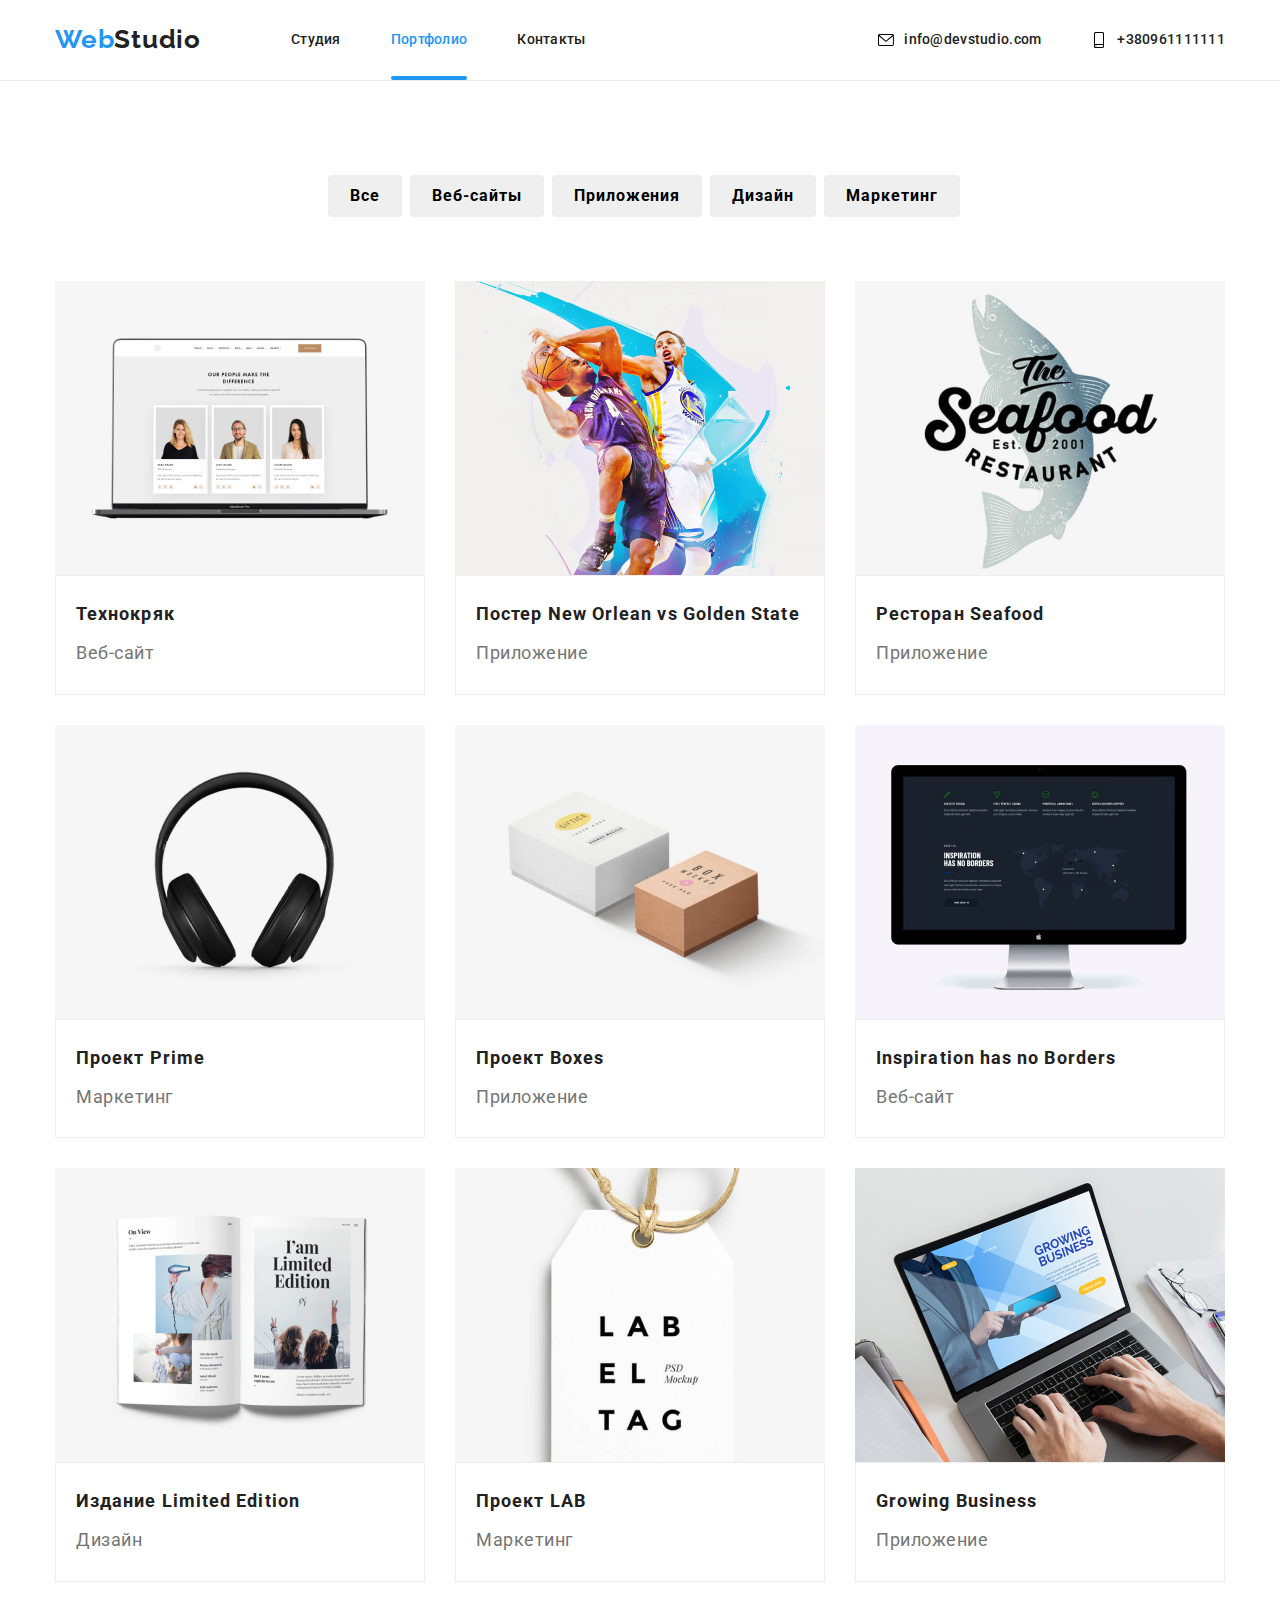
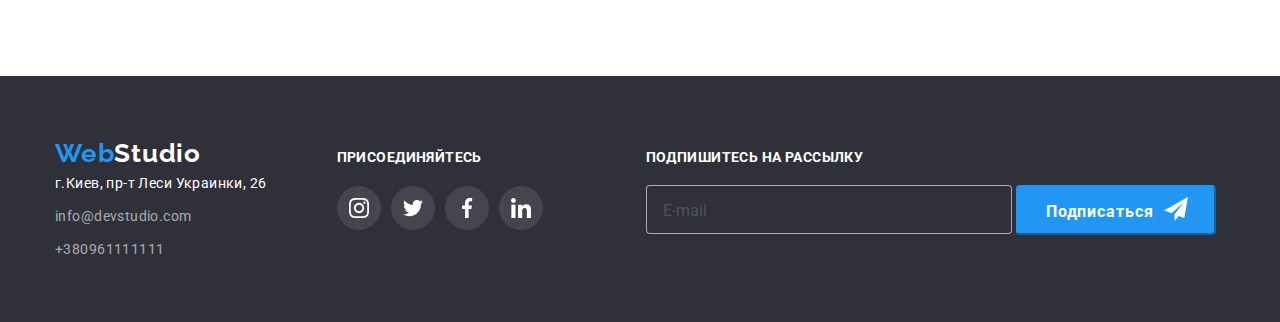
==== portfolio.html @ 8c845bf1 "goit-markup-hw-08" ====
<!DOCTYPE html>
<html lang="ru">
    <head>
        <meta charset="UTF-8" />
        <meta name="viewpoint" content="width=device-width, initial-scale=1.0" />
        <title> Document </title>
        <link rel="preconnect" href="https://fonts.gstatic.com">
        <link href="https://fonts.googleapis.com/css2?family=Raleway:wght@700&family=Roboto:wght@400;500;700;900&display=swap" rel="stylesheet">
        <link rel="stylesheet" href="https://cdnjs.cloudflare.com/ajax/libs/modern-normalize/0.2.0/modern-normalize.min.css" />
        <link rel="stylesheet" href="./css/style.css" />
    </head>
    <body>
        <!-- Шапка сайта -->
        <header class="header">
            <div class="container header__container">
                <nav class="navigation">
                    <a class="link logo header__logo" href="./index.html"><span class="logo__1">Web</span><span class="logo__2">Studio</span>
                    </a>
                    <ul class="list menu link__header">
                        <li><a class="link contacts__link" href="./index.html">Студия</a></li>
                        <li class="menu__link"><a href="./portfolio.html" class="link__current">Портфолио</a></li>
                        <li class="menu__link"><a class="link contacts__link" href="#contacts">Контакты</a></li>
                    </ul>
                </nav> 
                <ul class="list menu">
                    <li class=""><a class="link contacts__link" href="mailto:info@devstudio.com">
                        <svg class="icon">
                            <use href="./img/icons/sprite.svg#icon-envelope"></use>
                        </svg>
                        info@devstudio.com</a></li>
                    <li class="menu__link"><a class="link contacts__link" href="tel:+380961111111">
                        <svg class="icon">
                            <use href="./img/icons/sprite.svg#icon-smartphone"></use>
                        </svg>
                        +380961111111</a></li>
                </ul> 
            </div> 
        </header>
        <main>
            <!-- Портфолио -->
            <section class="portfolio">
                <h1 class="visually-hidden">Портфолио</h1>
                <div class="container">
                    <ul class="list grid">
                        <li class="grid-item">
                            <button class="button pointer" type="button">Все</button>
                        </li>
                        <li class="grid-item">
                            <button class="button pointer" type="button">Веб-сайты</button>
                        </li>
                        <li class="grid-item">
                            <button class="button pointer" type="button">Приложения</button>
                        </li>
                        <li class="grid-item">
                            <button class="button pointer" type="button">Дизайн</button>
                        </li>
                        <li class="grid-item">
                            <button class="button pointer" type="button">Маркетинг</button>
                        </li>
                    </ul>
                    <h2 class="visually-hidden">Продукты нашей компании</h2>
                    <ul class="list card">
                        <li class="item">
                            <a href="" class="card__link">
                                <div class="portfolio__card">
                                    <img src="./img/img8.jpg" width="370" height="294" alt="Технокряк">
                                    <div class="portfolio__background">
                                        <h3 class="visually-hidden">portfolio__background</h3>
                                        <p class="portfolio__description">
                                            Технокряк - это современная площадка распространения коронавируса. Компании используют эту платформу для цифрового шпионажа и атак на защищенные сервера конкурентов.
                                        </p>
                                    </div>
                                </div>
                                <div class="card__content">
                                    <h3 class="portfolio__tittle">Технокряк</h3>
                                    <p class="portfolio__prodacts">Веб-сайт</p>
                                </div>
                            </a>
                        </li>

                        <li class="item">
                            <a href="" class="card__link">
                                <div class="portfolio__card">
                                    <img src="./img/img9.jpg" width="370" height="294" alt="Постер New Orlean vs Golden State">
                                    <div class="portfolio__background">
                                        <h3 class="visually-hidden">portfolio__background</h3>
                                        <p class="portfolio__description"></p>
                                    </div>
                                </div>
                                <div class="card__content">
                                    <h3 class="portfolio__tittle">Постер New Orlean vs Golden State</h3>
                                    <p class="portfolio__prodacts">Приложение</p>
                                </div>
                            </a>
                        </li>

                        <li class="item">
                            <a href="" class="card__link">
                                <div class="portfolio__card">
                                    <img src="./img/img10.jpg" width="370" height="294" alt="Ресторан Seafood">
                                    <div class="portfolio__background">
                                        <h3 class="visually-hidden">portfolio__background</h3>
                                        <p class="portfolio__description"></p>
                                    </div>
                                </div>
                                <div class="card__content">
                                    <h3 class="portfolio__tittle">Ресторан Seafood</h3>
                                    <p class="portfolio__prodacts">Приложение</p>
                                </div>
                            </a>
                        </li>

                        <li class="item">
                            <a href="" class="card__link">
                                <div class="portfolio__card">
                                    <img src="./img/img11.jpg" width="370" height="294" alt="Проект Prime">
                                    <div class="portfolio__background">
                                        <h3 class="visually-hidden">portfolio__background</h3>
                                        <p class="portfolio__description"></p>
                                    </div>
                                </div>
                                <div class="card__content">
                                    <h3 class="portfolio__tittle">Проект Prime</h3>
                                    <p class="portfolio__prodacts">Маркетинг</p>
                                </div>
                            </a>
                        </li>

                        <li class="item">
                            <a href="" class="card__link">
                                <div class="portfolio__card">
                                    <img src="./img/img12.jpg" width="370" height="294" alt="Проект Boxes">
                                    <div class="portfolio__background">
                                        <h3 class="visually-hidden">portfolio__background</h3>
                                        <p class="portfolio__description"></p>
                                    </div>
                                </div>
                                <div class="card__content">
                                    <h3 class="portfolio__tittle">Проект Boxes</h3>
                                    <p class="portfolio__prodacts">Приложение</p>
                                </div>
                            </a>
                        </li>

                        <li class="item">
                            <a href="" class="card__link">
                                <div class="portfolio__card">
                                    <img src="./img/img13.jpg" width="370" height="294" alt="Inspiration has no Borders">
                                    <div class="portfolio__background">
                                        <h3 class="visually-hidden">portfolio__background</h3>
                                        <p class="portfolio__description"></p>
                                    </div>
                                </div>
                                <div class="card__content">
                                    <h3 class="portfolio__tittle">Inspiration has no Borders</h3>
                                    <p class="portfolio__prodacts">Веб-сайт</p>
                                </div>
                            </a>
                        </li>

                        <li class="item">
                            <a href="" class="card__link">
                            <div class="portfolio__card">
                                <img src="./img/img14.jpg" width="370" height="294" alt="Издание Limited Edition">
                                <div class="portfolio__background">
                                    <h3 class="visually-hidden">portfolio__background</h3>
                                    <p class="portfolio__description"></p>
                                </div>
                            </div>
                            <div class="card__content">
                                <h3 class="portfolio__tittle">Издание Limited Edition</h3>
                                <p class="portfolio__prodacts">Дизайн</p>
                            </div>
                        </a>
                        </li>

                        <li class="item">
                            <a href="" class="card__link">
                                <div class="portfolio__card">
                                    <img src="./img/img15.jpg" width="370" height="294" alt="Проект LAB">
                                    <div class="portfolio__background">
                                        <h3 class="visually-hidden">portfolio__background</h3>
                                        <p class="portfolio__description"></p>
                                    </div>
                                </div>
                                <div class="card__content">
                                    <h3 class="portfolio__tittle">Проект LAB</h3>
                                    <p class="portfolio__prodacts">Маркетинг</p>
                                </div>
                            </a>
                        </li>

                        <li class="item">
                            <a href="" class="card__link">
                                <div class="portfolio__card">
                                    <img src="./img/img16.jpg" width="370" height="294" alt="Growing Business">
                                    <div class="portfolio__background">
                                        <h3 class="visually-hidden">portfolio__background</h3>
                                        <p class="portfolio__description"></p>
                                    </div>
                                </div>
                                <div class="card__content">
                                    <h3 class="portfolio__tittle">Growing Business</h3>
                                    <p class="portfolio__prodacts">Приложение</p>
                                </div>
                            </a>
                        </li>
                    </ul>
                </div>
            </section>
        </main>
        <!-- Футер -->
        <footer class="section__background">
            <div class="container footer__container">
                <div class="footer__item">
                    <a class="link" href="./index.html"><span class="logo__1">Web</span><span class="footer__logo">Studio</span>
                    </a>
                    <footer__address class="footer__address" id="contacts"> 
                        <ul class="list">
                            <li><a class="link footer__address" href="https://goo.gl/maps/Tt3e5Wk8sjLTrzBi6" target="_blank" rel="noopener noreferrer">г.Киев, пр-т Леси Украинки, 26</a></li>
                            <li class="footer"><a class="link footer" href="mailto:info@devstudio.com">info@devstudio.com</a></li>
                            <li class="footer"><a class="link footer" href="tel:+380961111111">+380961111111</a></li>
                        </ul>
                    </footer__address>
                </div>
                <div class="social">
                    <p class="footer-icons__tittle">присоединяйтесь</p>
                    <ul class="list footer-icons">
                        <li class="footer-icons__item">
                            <a href="" class="footer-icons__link" target="_blank" rel="noopener noreferrer">
                                <svg class="icon">
                                    <use href="./img/icons/sprite.svg#icon-instagram"></use>
                                </svg>
                            </a>
                        </li>
                        <li class="footer-icons__item">
                            <a href="" class="footer-icons__link" target="_blank" rel="noopener noreferrer">
                                <svg class="icon">
                                    <use href="./img/icons/sprite.svg#icon-twitter"></use>
                                </svg>
                            </a>
                        </li>
                        <li class="footer-icons__item">
                            <a href="" class="footer-icons__link" target="_blank" rel="noopener noreferrer">
                                <svg class="icon">
                                    <use href="./img/icons/sprite.svg#icon-facebook"></use>
                                </svg>
                            </a>
                        </li>
                        <li class="footer-icons__item">
                            <a href="" class="footer-icons__link" target="_blank" rel="noopener noreferrer">
                                <svg class="icon">
                                    <use href="./img/icons/sprite.svg#icon-linkedin"></use>
                                </svg>
                            </a>
                        </li>
                    </ul>
                </div>
                <form class="subscribe">
                    <label class="subscribe__label">
                        Подпишитесь на рассылку
                        <input class="subscribe__input" type="email" name="mail"  id="mail" placeholder="E-mail" />
                    </label>
                    <button class="subscribe__button" type="subscribe">
                        Подписаться
                        <svg class="subscribe__icon">
                            <use href="./img/icons/sprite.svg#icon-send"></use>
                        </svg>
                    </button>
                </form>
            </div>
        </footer>
    </body>
</html>
---- css/style.css ----
/*! modern-normalize | MIT License | https://github.com/sindresorhus/modern-normalize */
html {
  box-sizing: border-box;
}

*,
::after,
::before {
  box-sizing: inherit;
}

html {
  line-height: 1.15;
}

body {
  margin: 0;
}

h1 {
  font-size: 2em;
  margin: 0.67em 0;
}

hr {
  box-sizing: content-box;
  height: 0;
}

pre {
  font-family: monospace, monospace;
  font-size: 1em;
}

a {
  -logo__1kit-text-decoration-skip: objects;
}

abbr[title] {
  text-decoration: underline dotted;
}

b,
strong {
  font-weight: bolder;
}

code,
kbd,
samp {
  font-family: monospace, monospace;
  font-size: 1em;
}

small {
  font-size: 80%;
}

sub,
sup {
  font-size: 75%;
  line-height: 0;
  position: relative;
  vertical-align: baseline;
}

sub {
  bottom: -0.25em;
}

sup {
  top: -0.5em;
}

button,
input,
optgroup,
select,
textarea {
  font-family: inherit;
  font-size: 100%;
  line-height: 1.15;
  margin: 0;
}

button,
select {
  text-transform: none;
}

[type="reset"],
[type="subscribe"],
button {
  -logo__1kit-appearance: button;
}

[type="button"]::-moz-focus-inner,
[type="reset"]::-moz-focus-inner,
[type="subscribe"]::-moz-focus-inner,
button::-moz-focus-inner {
  border-style: none;
  padding: 0;
}

[type="button"]:-moz-focusring,
[type="reset"]:-moz-focusring,
[type="subscribe"]:-moz-focusring,
button:-moz-focusring {
  outline: 1px dotted ButtonText;
}

fieldset {
  padding: 0.35em 0.75em 0.625em;
}

legend {
  padding: 0;
}

progress {
  vertical-align: baseline;
}

[type="number"]::-logo__1kit-inner-spin-button,
[type="number"]::-logo__1kit-outer-spin-button {
  height: auto;
}

[type="search"] {
  -logo__1kit-appearance: textfield;
  outline-offset: -2px;
}

[type="search"]::-logo__1kit-search-cancel-button,
[type="search"]::-logo__1kit-search-decoration {
  -logo__1kit-appearance: none;
}

::-logo__1kit-file-upload-button {
  -logo__1kit-appearance: button;
  font: inherit;
}

details {
  display: block;
}

summary {
  display: list-item;
}

:root {
  --main-text-color: #757575;
  --section__background-text-color: #ffffff;
  --accent-color: #2196f3;
  --tittle-color: #212121;
  --section__background-color: #2f303a;
  --button-color: #212121;
  --button-background-color: #e5e5e5;
  --card-gap: 30px;
  --animation: 250ms cubic-bezier(0.4, 0, 0.2, 1);
  --box-shadow: 0 4px 4px 0 rgba(0, 0, 0, 0.25);
}

html {
  box-sizing: border-box;
}

::before ::after {
  box-sizing: inherit;
}

body {
  font-family: "Roboto";
  font-style: normal;
  font-weight: 400;
  font-size: 14px;
  line-height: 1.71;
  letter-spacing: 0.03em;
  color: var(--main-text-color);
}

h1,
h2,
h3,
h4,
h5,
h6,
p {
  margin: 0;
  margin-top: 0;
}

img {
  display: block;
  max-width: 100%;
  height: auto;
}

.container {
  width: 1200px;
  padding-left: 15px;
  padding-right: 15px;
  margin-left: auto;
  margin-right: auto;
}

.button {
  padding: 6px 22px;
  font-family: inherit;
  font-weight: 700;
  font-size: 16px;
  line-height: 1.87;
  letter-spacing: 0.06em;
  border-radius: 4px;
  border: 0;
  transition: color var(--animation), background-color var(--animation),
    box-shadow var(--animation);
}

.button__main {
  font-weight: 700;
  font-size: 16px;
  line-height: 1.87;
  letter-spacing: 0.06em;
  padding: 10px 32px;
  color: var(--section__background-text-color);
  background-color: var(--accent-color);
  border-radius: 4px;
  min-width: 200px;
  height: 50px;
  margin-left: auto;
  margin-right: auto;
  border: 0;
}

.button:focus,
.button:hover {
  color: var(--section__background-text-color);
  background-color: var(--accent-color);
  box-shadow: var(--box-shadow);
}

.pointer {
  cursor: pointer;
}

.menu {
  display: inline-flex;
}

.menu__link {
  margin-left: 50px;
}

.menu {
  display: inline-flex;
}

.menu__link {
  margin-left: 50px;
}

.card {
  padding: 0;
  margin: 0;
  list-style: none;
  display: flex;
  flex-wrap: wrap;
  margin-top: calc(-1 * var(--card-gap));
  margin-left: calc(-1 * var(--card-gap));
}

.card > .item {
  flex-basis: calc(100% / 3 - var(--card-gap));
  margin-left: var(--card-gap);
  margin-top: var(--card-gap);
}

.item {
  outline: 1px;
  transition: box-shadow var(--animation);
}

.item:nth-child(3n) {
  margin-right: 0;
}

.item:hover {
  box-shadow: var(--box-shadow);
}

.item:focus-within {
  outline: 3px solid;
  box-shadow: var(--box-shadow);
}

.card__content {
  padding: 20px 0 24px 20px;
  border: 1px solid #eee;
}

.card__text {
  margin-top: 10px;
}

.card__link {
  text-decoration: none;
  transition: color var(--animation);
  position: relative;
  transition: box-shadow var(--animation);
}

.card__link:focus {
  outline: 1px;
  box-shadow: var(--box-shadow);
}

.link {
  color: inherit;
  text-decoration: none;
  transition: color var(--animation);
}

.link:hover,
.link:focus {
  color: var(--accent-color);
}

.link-current {
  color: inherit;
  text-decoration: none;
  transition: color var(--animation);
}

.link__header {
  list-style: none;
  display: flex;
  align-items: center;
}

.link__current {
  position: relative;
  display: block;
  padding-top: 32px;
  padding-bottom: 32px;
  text-decoration: none;
  color: var(--accent-color);
}

.link__current:after {
  content: "";
  position: absolute;
  display: block;
  width: 100%;
  height: 4px;
  left: 0;
  bottom: 0;
  background-color: var(--accent-color);
  border-radius: 4px;
}

.contacts__link {
  padding-top: 32px;
  padding-bottom: 32px;
}

.list {
  margin-top: 0;
  margin-bottom: 0;
  padding-left: 0;
  list-style: none;
  text-decoration: none;
  font-style: normal;
}

.hero__tittle {
  font-weight: 900;
  font-size: 44px;
  line-height: 1.36;
  letter-spacing: 0.06em;
  color: var(--section__background-text-color);
  text-transform: uppercase;
  margin-bottom: 30px;
}

.section__tittle {
  font-weight: 700;
  font-size: 36px;
  line-height: 1.16;
  letter-spacing: 0.03em;
  color: var(--tittle-color);
  justify-content: center;
  text-align: center;
  margin-bottom: 50px;
}

.methods__tittle {
  font-weight: 700;
  line-height: 1.14;
  letter-spacing: 0.03em;
  color: var(--tittle-color);
  text-transform: uppercase;
  margin-bottom: 10px;
}

.visually-hidden {
  position: absolute !important;
  clip: rect(1px 1px 1px 1px);
  clip: rect(1px, 1px, 1px, 1px);
  padding: 0 !important;
  border: 0 !important;
  height: 1px !important;
  width: 1px !important;
  overflow: hidden;
}

.section__background .tittle {
  --tittle-color: var(--section__background-text-color);
}

.section {
  padding-bottom: 94px;
}

.section__methods {
  padding-top: 94px;
  padding-bottom: 94px;
}

.social-icons {
  display: inline-flex;
  padding-right: -10px;
}

.social-icons__link {
  display: flex;
  justify-content: center;
  align-items: center;
  width: 44px;
  height: 44px;
  border-radius: 50%;
  background-color: var(--section__background-text-color);
  transition: color var(--animation), background-color var(--animation);
}

.social-icons__item {
  margin-right: 10px;
}

.social-icons .icon {
  width: 20px;
  height: 20px;
  fill: rgba(0, 0, 0, 0.25);
  transition: fill var(--animation);
}

.social-icons__link:hover .icon,
.social-icons__link:focus .icon {
  fill: var(--section__background-text-color);
}

.social-icons__link:hover,
.social-icons__link:focus {
  background-color: var(--accent-color);
}

textarea {
  resize: none;
}

.form {
  width: 100%;
}

.form__field {
  position: relative;
  display: flex;
  flex-direction: column;
  margin-bottom: 10px;
}

.form__icon {
  position: absolute;
  width: 18px;
  height: 18px;
  top: 30px;
  left: 12px;
  display: inline-block;
}

.form__field label {
  margin-bottom: 4px;
  font-size: 12px;
  line-height: 1.16;
  letter-spacing: 0.01em;
  color: var(--main-text-color);
}

.form__input {
  margin: 0;
  padding: 12px 42px;
  border-radius: 4px;
  border: 1px solid rgba(33, 33, 33, 0.2);
}

.form__field input::placeholder {
  color: rgba(117, 117, 117, 0.5);
  text-align: left;
  font-size: 12px;
  line-height: 1.16;
  letter-spacing: 0.01em;
}

.form__tittle {
  font-weight: 700;
  font-size: 20px;
  line-height: 1.17;
  text-align: center;
  color: var(--tittle-color);
  margin-bottom: 12px;
}

.form__comment {
  height: 138px;
  padding: 12px 16px;
  margin-bottom: 10px;
  border: 1px solid rgba(33, 33, 33, 0.2);
  border-radius: 4px;
}

.checkbox {
  color: var(--main-text-color);
  padding: 5px 0;
  position: relative;
  display: flex;
  align-items: center;
  transform: translateX(35px);
}

.checkbox__input {
  position: absolute;
  width: 1px;
  height: 1px;
  overflow: hidden;
  clip: rect(0 0 0 0);
  cursor: pointer;
}

.checkbox__input:checked + .checkbox__icon {
  border-color: var(--accent-color);
  background-color: var(--accent-color);
  background-image: url("data:image/svg+xml,%3Csvg width='16' height='15' viewBox='0 0 16 15' fill='none' xmlns='http://www.w3.org/2000/svg'%3E%3Crect width='16' height='15' rx='2' fill='%232196F3'/%3E%3Cpath d='M3.95703 7.75166L3.88825 7.68604L3.81923 7.75141L2.93123 8.59258L2.85486 8.66492L2.93097 8.73753L6.42671 12.0724L6.49574 12.1382L6.56476 12.0724L14.069 4.91352L14.1449 4.84116L14.069 4.76881L13.1873 3.92764L13.1183 3.86183L13.0493 3.92761L6.49577 10.1735L3.95703 7.75166Z' fill='white' stroke='white' stroke-width='0.2'/%3E%3C/svg%3E");
  background-origin: border-box;
  transition: border-color background-color var(--animation);
}

.checkbox__input:focus + .checkbox__icon {
  border-color: var(--accent-color);
}

.checkbox__icon {
  position: absolute;
  width: 16px;
  height: 15px;
  border: 2px solid #000;
  background-color: var(--section__background-text-color);
  border-radius: 4px;
  transform: translateX(-23px);
  cursor: pointer;
}

.checkbox__link {
  color: var(--accent-color);
  transform: translateX(5px);
}

.form__button {
  width: 200px;
  height: 50px;
  border: none;
  border-radius: 4px;
  display: block;
  margin-left: auto;
  margin-right: auto;
  margin-top: 30px;
  background-color: var(--accent-color);
  color: var(--section__background-text-color);
  font-weight: 700;
  font-size: 16px;
  line-height: 1.87;
  letter-spacing: 0.06em;
  text-align: center;
  cursor: pointer;
}

.form__input:focus {
  outline-color: var(--accent-color);
  transition: outline-color var(--animation);
}

.form__field:focus-within > .form__icon {
  fill: var(--accent-color);
  transition: fill var(--animation);
}

.form__comment:focus {
  outline-color: var(--accent-color);
  transition: outline-color var(--animation);
}

.portfolio__tittle {
  font-weight: 700;
  font-size: 18px;
  line-height: 2;
  letter-spacing: 0.06em;
  color: var(--tittle-color);
  margin-bottom: 4px;
}

.portfolio__prodacts {
  font-weight: 400;
  font-size: 18px;
  line-height: 1.87;
  letter-spacing: 0.03em;
  color: var(--main-text-color);
}

.portfolio {
  --grid-item: 5;
  padding-left: auto;
  padding-right: auto;
  padding-top: 94px;
  padding-bottom: 94px;
}

.portfolio__card {
  position: relative;
  outline: 1px;
  width: 100%;
  z-index: 1;
  overflow: hidden;
}

.portfolio__background {
  position: absolute;
  padding-bottom: -30px;
  width: 100%;
  height: 100%;
  z-index: 10;
  background-color: rgba(33, 150, 243, 0.9);
  color: var(--section__background-text-color);
  opacity: 0;
  transition: opacity var(--animation);
  transform: translateY(calc(-50% + 500px));
}

.portfolio__background .is-hidden {
  opacity: 0;
  pointer-events: none;
}

.item:hover .portfolio__background {
  opacity: 1;
  transform: translateY(-100%);
  transition: transform var(--animation);
}

.card__link:focus .portfolio__background {
  opacity: 1;
  transform: translateY(-100%);
  transition: transform var(--animation);
}

.portfolio__description {
  font-size: 18px;
  line-height: 1.55;
  padding-top: 63px;
  padding-left: 24px;
  padding-right: 24px;
}

.header {
  font-weight: 500;
  font-size: 14px;
  line-height: 1.14;
  letter-spacing: 0.02em;
  color: var(--tittle-color);
  text-decoration: none;
  border-bottom-width: 1px;
  border-bottom-style: solid;
  border-bottom-color: #ececec;
}

.header__container {
  display: flex;
  align-items: center;
  justify-content: flex-end;
}

.header__logo {
  margin-right: 90px;
}

.navigation {
  display: flex;
  align-items: center;
  margin-right: auto;
}

.logo {
  display: block;
}

.logo__1 {
  font-family: "Raleway";
  font-weight: 700;
  font-size: 26px;
  line-height: 1.17;
  letter-spacing: 0.03em;
  color: var(--accent-color);
}

.logo__2 {
  font-family: "Raleway";
  font-style: normal;
  font-weight: 700;
  font-size: 26px;
  line-height: 1.38;
  letter-spacing: 0.03em;
  color: var(--tittle-color);
}

.contacts__link {
  display: flex;
  align-items: center;
}

.contacts__link .icon {
  width: 16px;
  height: 16px;
  stroke: inherit;
  margin-right: 10px;
  transition: fill var(--animation);
}

.contacts__link:hover .icon,
.contacts__link:focus .icon {
  fill: var(--accent-color);
}

.section__background {
  background-color: var(--section__background-color);
}

.overlay {
  width: 100%;
  height: 100%;
  background-image: linear-gradient(
      to right,
      rgba(47, 48, 58, 0.4),
      rgba(47, 48, 58, 0.4)
    ),
    url(../img/background.png);
  background-repeat: no-repeat;
  background-position: center;
  background-size: cover;
  box-shadow: var(--box-shadow);
}

.hero {
  width: 55%;
  max-width: 700px;
  flex-wrap: wrap;
  margin-left: auto;
  margin-right: auto;
  text-align: center;
  padding-top: 200px;
  padding-bottom: 200px;
}

.backdrop {
  position: fixed;
  width: 100%;
  height: 100%;
  left: 0;
  top: 0;
  z-index: 100;
  opacity: 1;
  background-color: rgba(0, 0, 0, 0.1);
  box-shadow: var(--box-shadow);
}

.is-hidden {
  opacity: 0;
  visibility: hidden;
  pointer-events: none;
  transition: opacity var(--animation), visibility var(--animation);
}

.modal {
  position: absolute;
  padding: 40px;
  top: 50%;
  left: 50%;
  transform: translate(-50%, -50%);
  width: 100%;
  width: 528px;
  min-height: 581px;
  border-radius: 4px;
  background-color: var(--section__background-text-color);
  box-shadow: var(--box-shadow);
}

.btn-close {
  position: absolute;
  top: 8px;
  right: 8px;
  width: 30px;
  height: 30px;
  border: 1px;
  border-radius: 50%;
  border-color: rgba(0, 0, 0, 0.1);
  color: #000;
  background-color: var(--section__background-text-color);
  box-shadow: var(--box-shadow);
  background-size: contain;
  background-position: center;
  justify-content: center;
  align-items: center;
  display: inline-block;
  cursor: pointer;
}

.btn-close .icon {
  fill: #000;
  justify-content: center;
  align-items: center;
  background-size: contain;
  display: block;
  padding: 0;
}

.btn-close:hover .icon {
  fill: var(--accent-color);
  transition: fill var(--animation);
}

.gallery {
  display: flex;
  justify-content: center;
  margin-left: auto;
  margin-right: auto;
  padding-right: -30px;
}

.gallery__item {
  --grid-item: 3;
  margin-right: 30px;
}

.gallery__card {
  --grid-item: 3;
  position: relative;
  z-index: 2;
}

.gallery__portfolio__background {
  position: absolute;
  display: flex;
  justify-content: center;
  align-items: center;
  width: 100%;
  height: 70px;
  background-color: rgba(47, 48, 58, 0.8);
  color: var(--section__background-text-color);
  z-index: 4;
  transform: translateY(-100%);
}

.gallery__tittle {
  font-weight: 700;
  line-height: 1.17;
  text-transform: uppercase;
}

.methods {
  --grid-item: 4;
  display: flex;
  padding-right: -30px;
}

.methods__item {
  margin-right: 30px;
}

.methods__item::before {
  margin-bottom: 30px;
  display: block;
  content: "";
  width: 270px;
  height: 120px;
  background-repeat: no-repeat;
  background-position: center;
  background-color: #f5f4fa;
}

::before .icon {
  box-sizing: border-box;
}

.methods__1::before {
  background-image: url("../img/icons/antenna.svg");
}

.methods__2::before {
  background-image: url("../img/icons/clock.svg");
}

.methods__3::before {
  background-image: url("../img/icons/diagram.svg");
}

.methods__4::before {
  background-image: url("../img/icons/astronaut.svg");
}

.team {
  background-color: var(--section__background-text-color);
  display: flex;
  justify-content: center;
  --grid-item: 4;
  margin-right: -30px;
}

.team__item {
  text-align: center;
  margin-right: 30px;
  box-shadow: var(--box-shadow);
}

.team__member {
  font-weight: 500;
  font-size: 16px;
  line-height: 1.18;
  color: var(--tittle-color);
  margin-bottom: 10px;
}

.team__position {
  font-size: 16px;
  line-height: 1.18;
  color: var(--main-text-color);
  margin-bottom: 16px;
}

.team__content {
  padding-top: 30px;
  padding-bottom: 30px;
}

.grid {
  display: flex;
  margin-left: auto;
  margin-right: auto;
  justify-content: center;
  margin-bottom: 34px;
  padding-left: -8px;
}

.grid-item {
  margin-left: 8px;
}

.clients {
  display: flex;
  margin-left: -30px;
  justify-content: center;
  list-style-type: none;
}

.clients__icons {
  display: inline-block;
  margin-right: 30px;
  margin-bottom: 94px;
  border: 1px solid #afb1b8;
  border-radius: 4px;
  transition: border-color var(--animation);
}

.clients__icons .icon {
  display: block;
  padding: 0;
  fill: #afb1b8;
  transition: fill var(--animation);
}

.clients__link {
  outline: px solid #afb1b8;
  width: 170px;
  height: 90px;
  display: flex;
  justify-content: center;
  align-items: center;
}

.clients__link:hover .icon,
.clients__link:focus .icon {
  fill: var(--accent-color);
}

.clients__icons:hover,
.clients__icons:focus {
  border-color: var(--accent-color);
}

.clients__tittle {
  font-weight: 700;
  font-size: 36px;
  line-height: 1.17;
  color: var(--button-color);
  text-align: center;
  margin-bottom: 50px;
}

.footer {
  color: rgba(255, 255, 255, 0.6);
  margin-top: 9px;
}

.footer__logo {
  font-family: "Raleway";
  font-style: normal;
  font-weight: 700;
  font-size: 26px;
  line-height: 1.38;
  letter-spacing: 0.03em;
  color: var(--section__background-text-color);
}

.footer__address {
  color: var(--section__background-text-color);
}

.footer__item {
  margin-right: 70px;
}

.footer__address {
  margin-top: 20px;
}

.footer__container {
  display: flex;
  align-items: baseline;
  padding-top: 60px;
  padding-bottom: 60px;
}

.footer-icons__tittle {
  font-weight: 700;
  line-height: 1.14;
  color: var(--section__background-text-color);
  text-transform: uppercase;
  margin-bottom: 20px;
}

.footer-icons {
  display: inline-flex;
  padding-right: -10px;
}

.footer-icons__link {
  display: flex;
  justify-content: center;
  align-items: center;
  width: 44px;
  height: 44px;
  border-radius: 50%;
  background-color: rgba(255, 255, 255, 0.1);
  transition: background-color var(--animation);
}

.footer-icons__item {
  margin-right: 10px;
}

.footer-icons .icon {
  width: 20px;
  height: 20px;
  fill: var(--section__background-text-color);
  transition: fill var(--animation);
}

.footer-icons__link:hover .icon,
.footer-icons__link:focus .icon {
  fill: var(--section__background-text-color);
}

.footer-icons__link:hover,
.footer-icons__link:focus {
  background-color: var(--accent-color);
}

.subscribe {
  display: flex;
  width: 570px;
  margin-left: 93px;
  align-items: center;
  justify-content: right;
}

.subscribe__label {
  width: 358px;
  margin-left: px;
  font-weight: 700;
  line-height: 1.17;
  text-transform: uppercase;
  text-align-last: left;
  color: var(--section__background-text-color);
  padding-bottom: 20px;
}

.subscribe__input {
  position: relative;
  padding: 15px 170px 16px 16px;
  transform: translateY(20px);
  border-radius: 4px;
  border: 1px solid rgba(255, 255, 255, 0.6);
  background-color: #2f303a;
  color: var(--section__background-text-color);
}

.subscribe__input::placeholder {
  font-size: 16px;
  line-height: 1.25;
  display: flex;
  align-items: center;
  color: rgba(117, 117, 117, 0.5);
  position: absolute;
}

.subscribe__button {
  position: relative;
  margin-left: 12px;
  width: 200px;
  height: 50px;
  padding: 10px 28px;
  font-weight: 700;
  font-size: 16px;
  line-height: 1.87;
  letter-spacing: 0.06em;
  text-align: left;
  background-color: var(--accent-color);
  color: var(--section__background-text-color);
  border-radius: 4px;
  border-color: var(--accent-color);
  transform: translateY(18px);
  cursor: pointer;
}

.subscribe__icon {
  position: absolute;
  width: 24px;
  height: 24px;
  fill: var(--section__background-text-color);
  margin-left: 10px;
  margin-right: 13px;
}
/*# sourceMappingURL=style.css.map */
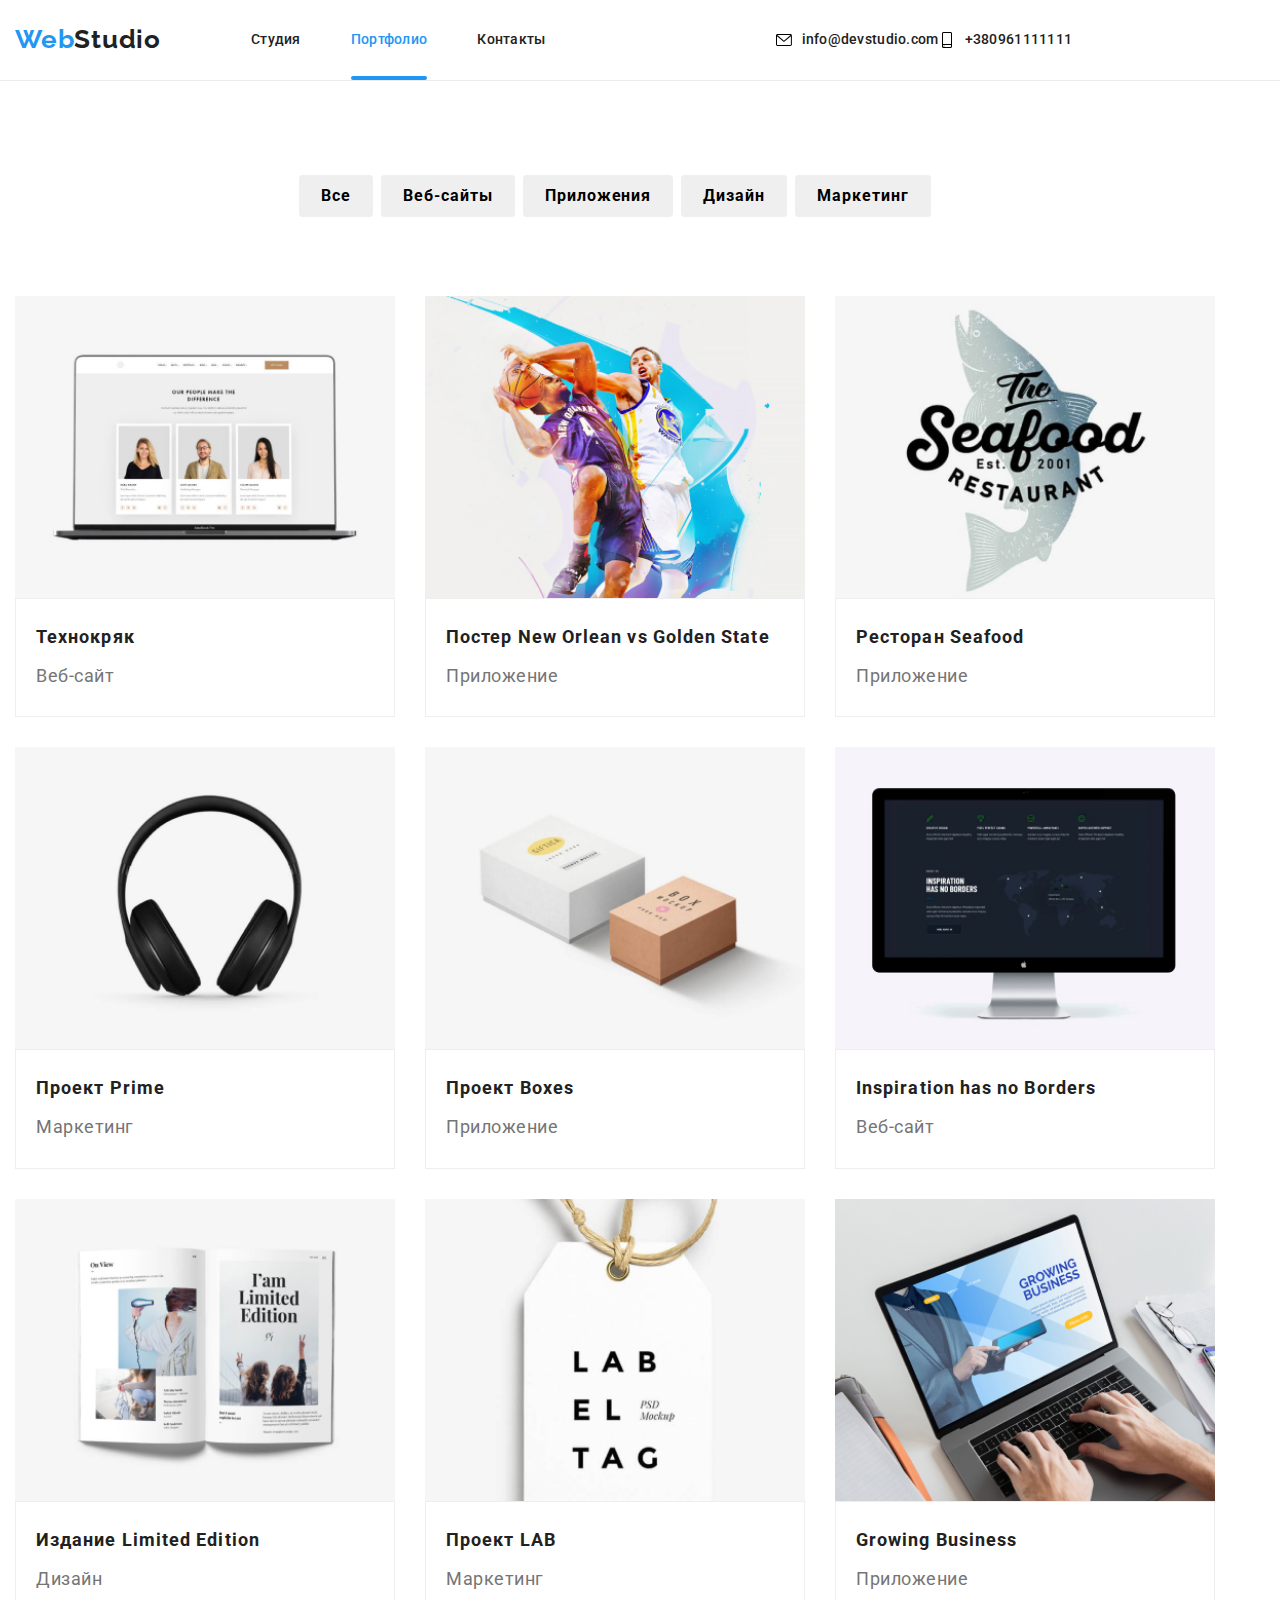
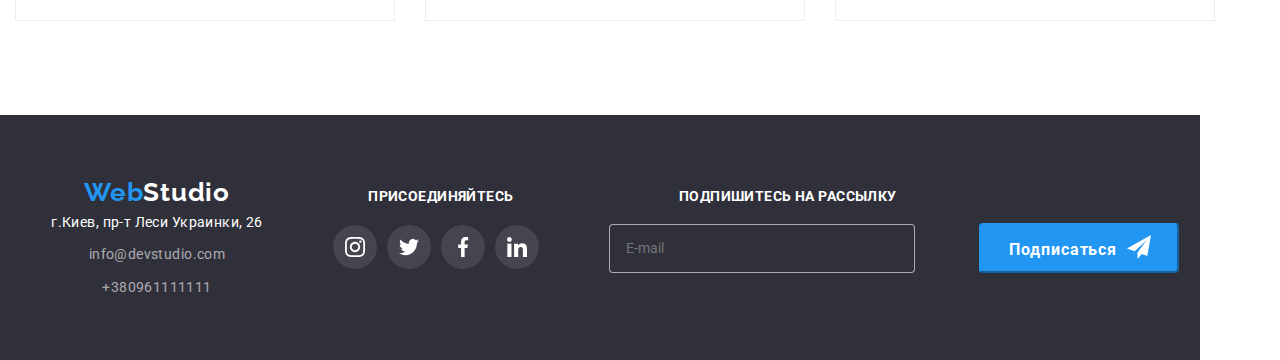
==== commit 684cb0ac: "goit-markup-hw-08" ====
--- a/portfolio.html
+++ b/portfolio.html
@@ -2,12 +2,12 @@
 <html lang="ru">
     <head>
         <meta charset="UTF-8" />
-        <meta name="viewpoint" content="width=device-width, initial-scale=1.0" />
+        <meta name="viewport" content="width=device-width, initial-scale=1.0" />
         <title> Document </title>
         <link rel="preconnect" href="https://fonts.gstatic.com">
         <link href="https://fonts.googleapis.com/css2?family=Raleway:wght@700&family=Roboto:wght@400;500;700;900&display=swap" rel="stylesheet">
         <link rel="stylesheet" href="https://cdnjs.cloudflare.com/ajax/libs/modern-normalize/0.2.0/modern-normalize.min.css" />
-        <link rel="stylesheet" href="./css/style.css" />
+        <link rel="stylesheet" href="./css/style.min.css" />
     </head>
     <body>
         <!-- Шапка сайта -->
@@ -15,25 +15,38 @@
             <div class="container header__container">
                 <nav class="navigation">
                     <a class="link logo header__logo" href="./index.html"><span class="logo__1">Web</span><span class="logo__2">Studio</span>
-                    </a>
-                    <ul class="list menu link__header">
-                        <li><a class="link contacts__link" href="./index.html">Студия</a></li>
-                        <li class="menu__link"><a href="./portfolio.html" class="link__current">Портфолио</a></li>
-                        <li class="menu__link"><a class="link contacts__link" href="#contacts">Контакты</a></li>
-                    </ul>
+                    </a> 
+                    <button 
+                    type="button" 
+                    class="menu__button"
+                    aria-expanded="false"
+                    aria-controls="menu__container"
+                    data-menu__button>
+                        <svg width="40" height="40" aria-label="Переключатель мобильного меню">
+                            <use class="icon__menu" href="./img/icons/sprite.svg#icon-menu"></use>
+                        </svg>
+                    </button>
+                    <div class="menu__overlay">
+                                <ul class="list menu link__header">
+                                    <li> <a class="link contacts__link" href="./index.html">Студия</a></li>
+                                    <li class="menu__link"><a href="./portfolio.html" class="link__current">Портфолио</a></li>
+                                    <li class="menu__link"><a class="link contacts__link" href="#contacts">Контакты</a></li>
+                                </ul>
+                                <div class="menu__tel">
+                                    <a class="link contacts__link menu__mail1" href="mailto:info@devstudio.com">
+                                        <svg class="icon">
+                                            <use href="./img/icons/sprite.svg#icon-envelope"></use>
+                                        </svg>
+                                    info@devstudio.com</a>
+                                    <a class="link contacts__link" href="tel:+380961111111">
+                                        <svg class="icon">
+                                            <use href="./img/icons/sprite.svg#icon-smartphone"></use>
+                                        </svg>
+                                    +380961111111</a>
+                                    </li>
+                                </div>
+                    </div>
                 </nav> 
-                <ul class="list menu">
-                    <li class=""><a class="link contacts__link" href="mailto:info@devstudio.com">
-                        <svg class="icon">
-                            <use href="./img/icons/sprite.svg#icon-envelope"></use>
-                        </svg>
-                        info@devstudio.com</a></li>
-                    <li class="menu__link"><a class="link contacts__link" href="tel:+380961111111">
-                        <svg class="icon">
-                            <use href="./img/icons/sprite.svg#icon-smartphone"></use>
-                        </svg>
-                        +380961111111</a></li>
-                </ul> 
             </div> 
         </header>
         <main>
@@ -63,7 +76,15 @@
                         <li class="item">
                             <a href="" class="card__link">
                                 <div class="portfolio__card">
-                                    <img src="./img/img8.jpg" width="370" height="294" alt="Технокряк">
+                                    <picture>
+                                        <source  srcset="./img/desktop/img8.jpg 1x, ./img/desktop/img8x2.jpg 2x"
+                                        media="(min-width: 1200px)" type="image/jpeg"/>
+                                        <source  srcset="./img/tablet/img8tabx1.jpg 1x, ./img/tablet/img8tabx2.jpg 2x"
+                                        media="(min-width: 768px)" type="image/jpeg"/>
+                                        <source  srcset="./img/mobile/img8mobx1.jpg 1x, ./img/mobile/img8mobx2.jpg 2x"
+                                        media="(max-width: 767px)" type="image/jpeg"/>
+                                    <img src="./img/img8.jpg" width="450" alt="Технокряк">
+                                    </picture>
                                     <div class="portfolio__background">
                                         <h3 class="visually-hidden">portfolio__background</h3>
                                         <p class="portfolio__description">
@@ -81,7 +102,15 @@
                         <li class="item">
                             <a href="" class="card__link">
                                 <div class="portfolio__card">
-                                    <img src="./img/img9.jpg" width="370" height="294" alt="Постер New Orlean vs Golden State">
+                                    <picture>
+                                        <source  srcset="./img/desktop/img9.jpg 1x, ./img/desktop/img9x2.jpg 2x"
+                                        media="(min-width: 1200px)" type="image/jpeg"/>
+                                        <source  srcset="./img/tablet/img9tabx1.jpg 1x, ./img/tablet/img9tabx2.jpg 2x"
+                                        media="(min-width: 768px)" type="image/jpeg"/>
+                                        <source  srcset="./img/mobile/img9mobx1.jpg 1x, ./img/mobile/img9mobx2.jpg 2x"
+                                        media="(max-width: 767px)" type="image/jpeg"/>
+                                        <img src="./img/img9.jpg" width="450" alt="Постер New Orlean vs Golden State">
+                                    </picture>
                                     <div class="portfolio__background">
                                         <h3 class="visually-hidden">portfolio__background</h3>
                                         <p class="portfolio__description"></p>
@@ -97,7 +126,15 @@
                         <li class="item">
                             <a href="" class="card__link">
                                 <div class="portfolio__card">
-                                    <img src="./img/img10.jpg" width="370" height="294" alt="Ресторан Seafood">
+                                    <picture>
+                                        <source  srcset="./img/desktop/img10.jpg 1x, ./img/desktop/img10x2.jpg 2x"
+                                        media="(min-width: 1200px)" type="image/jpeg"/>
+                                        <source  srcset="./img/tablet/img10tabx1.jpg 1x, ./img/tablet/img10tabx2.jpg 2x"
+                                        media="(min-width: 768px)" type="image/jpeg"/>
+                                        <source  srcset="./img/mobile/img10mobx1.jpg 1x, ./img/mobile/img10mobx2.jpg 2x"
+                                        media="(max-width: 767px)" type="image/jpeg"/>
+                                        <img src="./img/img10.jpg" width="450" alt="Ресторан Seafood">
+                                    </picture>
                                     <div class="portfolio__background">
                                         <h3 class="visually-hidden">portfolio__background</h3>
                                         <p class="portfolio__description"></p>
@@ -113,7 +150,15 @@
                         <li class="item">
                             <a href="" class="card__link">
                                 <div class="portfolio__card">
-                                    <img src="./img/img11.jpg" width="370" height="294" alt="Проект Prime">
+                                    <picture>
+                                        <source  srcset="./img/desktop/img11.jpg 1x, ./img/desktop/img11x2.jpg 2x"
+                                        media="(min-width: 1200px)" type="image/jpeg"/>
+                                        <source  srcset="./img/tablet/img11tabx1.jpg 1x, ./img/tablet/img11tabx2.jpg 2x"
+                                        media="(min-width: 768px)" type="image/jpeg"/>
+                                        <source  srcset="./img/mobile/img11mobx1.jpg 1x, ./img/mobile/img11mobx2.jpg 2x"
+                                        media="(max-width: 767px)" type="image/jpeg"/>
+                                        <img src="./img/img11.jpg" width="450" alt="Проект Prime">
+                                    </picture>
                                     <div class="portfolio__background">
                                         <h3 class="visually-hidden">portfolio__background</h3>
                                         <p class="portfolio__description"></p>
@@ -129,7 +174,15 @@
                         <li class="item">
                             <a href="" class="card__link">
                                 <div class="portfolio__card">
-                                    <img src="./img/img12.jpg" width="370" height="294" alt="Проект Boxes">
+                                    <picture>
+                                        <source  srcset="./img/desktop/img12.jpg 1x, ./img/desktop/img12x2.jpg 2x"
+                                        media="(min-width: 1200px)" type="image/jpeg"/>
+                                        <source  srcset="./img/tablet/img12tabx1.jpg 1x, ./img/tablet/img12tabx2.jpg 2x"
+                                        media="(min-width: 768px)" type="image/jpeg"/>
+                                        <source  srcset="./img/mobile/img12mobx1.jpg 1x, ./img/mobile/img12mobx2.jpg 2x"
+                                        media="(max-width: 767px)" type="image/jpeg"/>
+                                        <img src="./img/img12.jpg" width="450" alt="Проект Boxes">
+                                    </picture>
                                     <div class="portfolio__background">
                                         <h3 class="visually-hidden">portfolio__background</h3>
                                         <p class="portfolio__description"></p>
@@ -145,7 +198,15 @@
                         <li class="item">
                             <a href="" class="card__link">
                                 <div class="portfolio__card">
-                                    <img src="./img/img13.jpg" width="370" height="294" alt="Inspiration has no Borders">
+                                    <picture>
+                                        <source  srcset="./img/desktop/img13.jpg 1x, ./img/desktop/img13x2.jpg 2x"
+                                        media="(min-width: 1200px)" type="image/jpeg"/>
+                                        <source  srcset="./img/tablet/img13tabx1.jpg 1x, ./img/tablet/img13tabx2.jpg 2x"
+                                        media="(min-width: 768px)" type="image/jpeg"/>
+                                        <source  srcset="./img/mobile/img13mobx1.jpg 1x, ./img/mobile/img13mobx2.jpg 2x"
+                                        media="(max-width: 767px)" type="image/jpeg"/>
+                                        <img src="./img/img13.jpg" width="450" alt="Inspiration has no Borders">
+                                    </picture>
                                     <div class="portfolio__background">
                                         <h3 class="visually-hidden">portfolio__background</h3>
                                         <p class="portfolio__description"></p>
@@ -161,7 +222,15 @@
                         <li class="item">
                             <a href="" class="card__link">
                             <div class="portfolio__card">
-                                <img src="./img/img14.jpg" width="370" height="294" alt="Издание Limited Edition">
+                                <picture>
+                                    <source  srcset="./img/desktop/img14.jpg 1x, ./img/desktop/img14x2.jpg 2x"
+                                    media="(min-width: 1200px)" type="image/jpeg"/>
+                                    <source  srcset="./img/tablet/img14tabx1.jpg 1x, ./img/tablet/img14tabx2.jpg 2x"
+                                    media="(min-width: 768px)" type="image/jpeg"/>
+                                    <source  srcset="./img/mobile/img14mobx1.jpg 1x, ./img/mobile/img14mobx2.jpg 2x"
+                                    media="(max-width: 767px)" type="image/jpeg"/>
+                                    <img src="./img/img14.jpg" width="450" alt="Издание Limited Edition">
+                                </picture>
                                 <div class="portfolio__background">
                                     <h3 class="visually-hidden">portfolio__background</h3>
                                     <p class="portfolio__description"></p>
@@ -177,7 +246,15 @@
                         <li class="item">
                             <a href="" class="card__link">
                                 <div class="portfolio__card">
-                                    <img src="./img/img15.jpg" width="370" height="294" alt="Проект LAB">
+                                    <picture>
+                                        <source  srcset="./img/desktop/img15.jpg 1x, ./img/desktop/img15x2.jpg 2x"
+                                        media="(min-width: 1200px)" type="image/jpeg"/>
+                                        <source  srcset="./img/tablet/img15tabx1.jpg 1x, ./img/tablet/img15tabx2.jpg 2x"
+                                        media="(min-width: 768px)" type="image/jpeg"/>
+                                        <source  srcset="./img/mobile/img15mobx1.jpg 1x, ./img/mobile/img15mobx2.jpg 2x"
+                                        media="(max-width: 767px)" type="image/jpeg"/>
+                                        <img src="./img/img15.jpg" width="450" alt="Проект LAB">
+                                    </picture>
                                     <div class="portfolio__background">
                                         <h3 class="visually-hidden">portfolio__background</h3>
                                         <p class="portfolio__description"></p>
@@ -193,7 +270,15 @@
                         <li class="item">
                             <a href="" class="card__link">
                                 <div class="portfolio__card">
-                                    <img src="./img/img16.jpg" width="370" height="294" alt="Growing Business">
+                                    <picture>
+                                        <source  srcset="./img/desktop/img16.jpg 1x, ./img/desktop/img16x2.jpg 2x"
+                                        media="(min-width: 1200px)" type="image/jpeg"/>
+                                        <source  srcset="./img/tablet/img16tabx1.jpg 1x, ./img/tablet/img16tabx2.jpg 2x"
+                                        media="(min-width: 768px)" type="image/jpeg"/>
+                                        <source  srcset="./img/mobile/img65mobx1.jpg 1x, ./img/mobile/img16mobx2.jpg 2x"
+                                        media="(max-width: 767px)" type="image/jpeg"/>
+                                        <img src="./img/img16.jpg" width="450" alt="Growing Business">
+                                    </picture>
                                     <div class="portfolio__background">
                                         <h3 class="visually-hidden">portfolio__background</h3>
                                         <p class="portfolio__description"></p>
@@ -223,7 +308,7 @@
                         </ul>
                     </footer__address>
                 </div>
-                <div class="social">
+                <div class="social footer__item">
                     <p class="footer-icons__tittle">присоединяйтесь</p>
                     <ul class="list footer-icons">
                         <li class="footer-icons__item">
@@ -256,18 +341,22 @@
                         </li>
                     </ul>
                 </div>
-                <form class="subscribe">
-                    <label class="subscribe__label">
-                        Подпишитесь на рассылку
-                        <input class="subscribe__input" type="email" name="mail"  id="mail" placeholder="E-mail" />
-                    </label>
-                    <button class="subscribe__button" type="subscribe">
-                        Подписаться
-                        <svg class="subscribe__icon">
-                            <use href="./img/icons/sprite.svg#icon-send"></use>
-                        </svg>
-                    </button>
-                </form>
+                <div class="footer__item">
+                    <form class="subscribe">
+                        <div class="footer__button">
+                      <label class="subscribe__label">
+                            Подпишитесь на рассылку
+                            <input class="subscribe__input" type="email" name="mail"  id="mail" placeholder="E-mail" />
+                        </label>
+                        <button class="subscribe__button" type="subscribe">
+                            Подписаться
+                            <svg class="subscribe__icon">
+                                <use href="./img/icons/sprite.svg#icon-send"></use>
+                            </svg>
+                        </button>
+                        </div>
+                    </form>
+                </div>  
             </div>
         </footer>
     </body>
--- a/css/style.min.css
+++ b/css/style.min.css
@@ -0,0 +1,2 @@
+/*! modern-normalize | MIT License | https://github.com/sindresorhus/modern-normalize */html{box-sizing:border-box}*,::after,::before{box-sizing:inherit}html{line-height:1.15}body{margin:0}h1{font-size:2em;margin:0.67em 0}hr{box-sizing:content-box;height:0}pre{font-family:monospace, monospace;font-size:1em}a{-logo__1kit-text-decoration-skip:objects}abbr[title]{text-decoration:underline dotted}b,strong{font-weight:bolder}code,kbd,samp{font-family:monospace, monospace;font-size:1em}small{font-size:80%}sub,sup{font-size:75%;line-height:0;position:relative;vertical-align:baseline}sub{bottom:-0.25em}sup{top:-0.5em}button,input,optgroup,select,textarea{font-family:inherit;font-size:100%;line-height:1.15;margin:0}button,select{text-transform:none}[type="reset"],[type="subscribe"],button{-logo__1kit-appearance:button}[type="button"]::-moz-focus-inner,[type="reset"]::-moz-focus-inner,[type="subscribe"]::-moz-focus-inner,button::-moz-focus-inner{border-style:none;padding:0}[type="button"]:-moz-focusring,[type="reset"]:-moz-focusring,[type="subscribe"]:-moz-focusring,button:-moz-focusring{outline:1px dotted ButtonText}fieldset{padding:0.35em 0.75em 0.625em}legend{padding:0}progress{vertical-align:baseline}[type="number"]::-logo__1kit-inner-spin-button,[type="number"]::-logo__1kit-outer-spin-button{height:auto}[type="search"]{-logo__1kit-appearance:textfield;outline-offset:-2px}[type="search"]::-logo__1kit-search-cancel-button,[type="search"]::-logo__1kit-search-decoration{-logo__1kit-appearance:none}::-logo__1kit-file-upload-button{-logo__1kit-appearance:button;font:inherit}details{display:block}summary{display:list-item}:root{--main-text-color: #757575;--background-text-color: #ffffff;--accent-color: #2196f3;--tittle-color: #212121;--background-color: #2f303a;--button-color: #212121;--button-background-color: #e5e5e5;--card-gap: 30px;--animation: 250ms cubic-bezier(0.4, 0, 0.2, 1);--box-shadow: 0 4px 4px 0 rgba(0, 0, 0, 0.25)}html{box-sizing:border-box}::before ::after{box-sizing:inherit}body{font-family:"Roboto";font-style:normal;font-weight:400;font-size:14px;line-height:1.71;letter-spacing:0.03em;color:var(--main-text-color)}body.modal-open{overflow:hidden}h1,h2,h3,h4,h5,h6,p{margin:0;margin-top:0}img{display:block;max-width:100%;height:auto}.container{width:100%;margin-left:15px;margin-right:15px}@media screen and (min-width: 480px){.container{max-width:480px}}@media screen and (min-width: 768px){.container{max-width:768px}}@media screen and (min-width: 1200px){.container{max-width:1200px}}.section{padding-bottom:94px}.section__tittle{font-weight:700;font-size:36px;line-height:1.16;letter-spacing:0.03em;color:var(--tittle-color);justify-content:center;text-align:center;margin-bottom:50px}.section__methods{padding-top:94px;padding-bottom:94px}.section__background{--tittle-color: var(--background-text-color)}@media screen and (min-width: 480px){.section__background{width:480px}}@media screen and (min-width: 768px){.section__background{width:768px}}@media screen and (min-width: 1200px){.section__background{width:1200px}}.menu{display:flex}.menu__link{margin-left:50px}.menu__button{display:inline-flex;margin:0;padding:0;border:none;background-color:transparent;transform:translateX(400%)}@media screen and (min-width: 768px){.menu__button{display:none}}.menu__button .icon__menu{display:block;z-index:5}.menu__button .is-open .icon__cross{display:block}.menu__button .is-open .icon__cross .icon__menu{display:none}.menu__button :hover .icon__menu,.menu__button :focus .icon__menu{fill:var(--accent-color)}.menu__container{display:block;position:relative;flex-direction:column;top:0;right:-100%;width:100%;height:100vh;background-color:#fff;padding:48px, 40px;text-align:start;font-weight:500;font-size:40px;line-height:1.17;letter-spacing:0.02;color:#212121}@media screen and (max-width: 767px){.menu__container{display:none;position:absolute;left:0;width:100%}.menu__container.is-open{display:block}}@media screen and (min-width: 768px){.menu__container{display:none}}.menu__overlay{display:flex}@media screen and (max-width: 768px){.menu__overlay{display:none}}.menu__list{text-decoration:none;list-style-type:none;margin-bottom:30px}.menu__mail{font-weight:500;font-size:24px;line-height:1.16;letter-spacing:0.02;color:#757575}.menu__tel{display:block;margin-left:54px}@media screen and (min-width: 1200px){.menu__tel{display:flex;margin-left:200px}}.menu__contacts{margin-top:70px;list-style-type:none}.menu__list1{display:flex;margin-top:64px;margin-left:40px}.menu__social{color:#2196f3;font-weight:500;font-size:18px;line-height:1.22;letter-spacing:0.02;margin-right:20px;text-decoration:none}.menu__button1{position:absolute;top:0;right:0;background-color:#fff;border:none}.menu__button1 :hover,.menu__button1 :focus{fill:#2196f3}@media screen and (min-width: 1200px){.menu__mail1{margin-left:30px}}.logo{display:block}.logo__1{font-family:"Raleway";font-weight:700;font-size:26px;line-height:1.17;letter-spacing:0.03em;color:var(--accent-color)}.logo__2{font-family:"Raleway";font-style:normal;font-weight:700;font-size:26px;line-height:1.38;letter-spacing:0.03em;color:var(--tittle-color)}.button{padding:6px 22px;font-family:inherit;font-weight:500;font-size:16px;line-height:1.62;letter-spacing:0.03em;border-radius:4px;border:0;transition:color var(--animation),background-color var(--animation),box-shadow var(--animation)}@media screen and (min-width: 1200px){.button{font-weight:700;line-height:1.87;letter-spacing:0.06em}}.button:focus,.button:hover{color:var(--background-text-color);background-color:var(--accent-color);box-shadow:var(--box-shadow)}.button__main{font-weight:400;font-size:16px;line-height:1.87;letter-spacing:0.06em;padding:10px 32px;color:var(--background-text-color);background-color:var(--accent-color);border-radius:4px;max-width:200px;height:50px;margin-left:auto;margin-right:auto;border:0}.pointer{cursor:pointer}.card{padding:0;margin:0;list-style:none;display:block}@media screen and (min-width: 768px){.card{display:flex;flex-wrap:wrap}}@media screen and (min-width: 1200px){.card{flex-wrap:wrap;margin-top:calc(-1 * var(--card-gap));margin-left:calc(-1 * var(--card-gap))}}.card .item{flex-basis:calc(100% / 3 - var(--card-gap));margin-left:var(--card-gap);margin-top:var(--card-gap)}.item{outline:1px;transition:box-shadow var(--animation);--grid-item: 1;max-width:450px}@media screen and (min-width: 768px){.item{--grid-item: 2;width:354px}}@media screen and (min-width: 1200px){.item{--grid-item: 3;width:370px}.item :nth-child(3n){margin-right:0}}.item:hover{box-shadow:var(--box-shadow)}.item:focus-within{outline:3px solid;box-shadow:var(--box-shadow)}.card__content{padding:20px 0 24px 20px;border:1px solid #eee}.card__text{margin-top:10px}.card__link{text-decoration:none;transition:color var(--animation);position:relative;transition:box-shadow var(--animation)}.card__link:focus{outline:1px;box-shadow:var(--box-shadow)}.link{color:inherit;text-decoration:none;transition:color var(--animation)}.link:hover,.link:focus{color:var(--accent-color)}.link__header{list-style:none;display:flex;align-items:center}.link__current{position:relative;display:block;padding-top:32px;padding-bottom:32px;text-decoration:none;color:var(--accent-color)}.link__current:after{content:"";position:absolute;display:block;width:100%;height:4px;left:0;bottom:0;background-color:var(--accent-color);border-radius:4px}.list{margin-top:0;margin-bottom:0;padding-left:0;list-style:none;text-decoration:none;font-style:normal}.visually-hidden{position:absolute !important;clip:rect(1px 1px 1px 1px);clip:rect(1px, 1px, 1px, 1px);padding:0 !important;border:0 !important;height:1px !important;width:1px !important;overflow:hidden}.social-icons{display:inline-flex;padding-right:-10px}.social-icons .icon{width:20px;height:20px;fill:rgba(0,0,0,0.25);transition:fill var(--animation)}.social-icons__link{display:flex;justify-content:center;align-items:center;width:44px;height:44px;border-radius:50%;background-color:var(--background-text-color);transition:color var(--animation),background-color var(--animation)}.social-icons__link:hover .icon,.social-icons__link:focus .icon{fill:var(--background-text-color)}.social-icons__link:hover,.social-icons__link:focus{background-color:var(--accent-color)}.social-icons__item{margin-right:10px}textarea{resize:none}.form{width:100%}.form__field{position:relative;display:flex;flex-direction:column;margin-bottom:10px}.form__field:focus-within>.form__icon{fill:var(--accent-color);transition:fill var(--animation)}.form__icon{position:absolute;width:18px;height:18px;top:30px;left:12px;display:inline-block}.form__label{margin-bottom:4px;font-size:12px;line-height:1.16;letter-spacing:0.01em;color:var(--main-text-color)}.form__input{margin:0;padding:12px 42px;border-radius:4px;border:1px solid rgba(33,33,33,0.2)}.form__input:focus{outline-color:var(--accent-color);transition:outline-color var(--animation)}.form__input ::placeholder{color:rgba(117,117,117,0.5);text-align:left;font-size:12px;line-height:1.16;letter-spacing:0.01em}.form__tittle{font-weight:700;font-size:20px;line-height:1.17;text-align:center;color:var(--tittle-color);margin-bottom:12px}.form__button{width:200px;height:50px;border:none;border-radius:4px;display:block;margin-left:auto;margin-right:auto;margin-top:30px;background-color:var(--accent-color);color:var(--background-text-color);font-weight:700;font-size:16px;line-height:1.87;letter-spacing:0.06em;text-align:center;cursor:pointer}.form__comment{height:138px;padding:12px 16px;margin-bottom:10px;border:1px solid rgba(33,33,33,0.2);border-radius:4px}.form__comment:focus{outline-color:var(--accent-color);transition:outline-color var(--animation)}.checkbox{color:var(--main-text-color);padding:5px 0;position:relative;display:flex;align-items:center;transform:translateX(35px)}.checkbox__input{position:absolute;width:1px;height:1px;overflow:hidden;clip:rect(0 0 0 0);cursor:pointer}.checkbox__input:checked+.checkbox__icon{border-color:var(--accent-color);background-color:var(--accent-color);background-image:url("data:image/svg+xml,%3Csvg width='16' height='15' viewBox='0 0 16 15' fill='none' xmlns='http://www.w3.org/2000/svg'%3E%3Crect width='16' height='15' rx='2' fill='%232196F3'/%3E%3Cpath d='M3.95703 7.75166L3.88825 7.68604L3.81923 7.75141L2.93123 8.59258L2.85486 8.66492L2.93097 8.73753L6.42671 12.0724L6.49574 12.1382L6.56476 12.0724L14.069 4.91352L14.1449 4.84116L14.069 4.76881L13.1873 3.92764L13.1183 3.86183L13.0493 3.92761L6.49577 10.1735L3.95703 7.75166Z' fill='white' stroke='white' stroke-width='0.2'/%3E%3C/svg%3E");background-origin:border-box;transition:border-color background-color var(--animation)}.checkbox__input:focus+.checkbox__icon{border-color:var(--accent-color)}.checkbox__icon{position:absolute;width:16px;height:15px;border:2px solid #000;background-color:var(background-text-color);border-radius:4px;transform:translateX(-23px);cursor:pointer}.checkbox__link{color:var(--accent-color);transform:translateX(5px)}.portfolio{--grid-item: 5;padding-left:auto;padding-right:auto;padding-top:94px;padding-bottom:94px}.portfolio__tittle{font-weight:700;font-size:18px;line-height:2;letter-spacing:0.06em;color:var(--tittle-color);margin-bottom:4px}.portfolio__prodacts{font-weight:400;font-size:18px;line-height:1.87;letter-spacing:0.03em;color:var(--main-text-color)}.portfolio__card{position:relative;outline:1px;width:100%;z-index:1;overflow:hidden}.portfolio__background{position:absolute;padding-bottom:-30px;width:100%;height:100%;z-index:10;background-color:rgba(33,150,243,0.9);color:var(--background-text-color);opacity:0;transition:opacity var(--animation);transform:translateY(calc(-50% + 500px))}.portfolio__background .is-hidden{opacity:0;pointer-events:none}.portfolio__description{font-size:18px;line-height:1.55;padding-top:63px;padding-left:24px;padding-right:24px}.item:hover .portfolio__background{opacity:1;transform:translateY(-100%);transition:transform var(--animation)}.card__link:focus .portfolio__background{opacity:1;transform:translateY(-100%);transition:transform var(--animation)}.grid{display:flex;flex-wrap:wrap;margin-left:auto;margin-right:auto;justify-content:start}@media screen and (min-width: 768px){.grid{justify-content:center;margin-bottom:34px;margin-right:-8px}}.grid-item{margin-right:8px;margin-bottom:15px}.header{font-weight:500;font-size:14px;line-height:1.14;letter-spacing:0.02em;color:var(--tittle-color);text-decoration:none;border-bottom-width:1px;border-bottom-style:solid;border-bottom-color:#ececec}.header__container{display:flex;position:relative;align-items:center;justify-content:center}.header__container .navigation{position:relative}.header__logo{margin-right:90px}.navigation{display:flex;align-items:center;margin-right:auto}.contacts__link{display:flex;align-items:center;padding-top:32px;padding-bottom:32px}.contacts__link .icon{width:16px;height:16px;stroke:inherit;margin-right:10px;transition:fill var(--animation)}.contacts__link:hover .icon,.contacts__link:focus .icon{fill:var(--accent-color)}.section__background{background-color:var(--background-color)}.overlay{height:100%;background-image:linear-gradient(to right, rgba(47,48,58,0.4), rgba(47,48,58,0.4)),url(../img/mobile/background_mobx1.png);background-repeat:no-repeat;background-position:center;background-size:cover;box-shadow:var(--box-shadow)}@media (min-device-pixel-ratio: 2), (min-resolution: 192dpi), (min-resolution: 2dppx){.overlay{background-image:url(../img/mobile/background_mobx2.png)}}@media screen and (min-width: 768px){.overlay{background-image:url(../img/tablet/background_tabx1.png);max-width:768px}}@media screen and (min-width: 768px) and (min-device-pixel-ratio: 2), screen and (min-width: 768px) and (min-resolution: 192dpi), screen and (min-width: 768px) and (min-resolution: 2dppx){.overlay{background-image:url(../img/tablet/background_tabx2.png)}}@media screen and (min-width: 1200px){.overlay{background-image:url(../img/desktop/background.png);max-width:1200px}}@media screen and (min-width: 1200px) and (min-device-pixel-ratio: 2), screen and (min-width: 1200px) and (min-resolution: 192dpi), screen and (min-width: 1200px) and (min-resolution: 2dppx){.overlay{background-image:url(../img/desktop/backgroundx2.png)}}@media screen and (max-width: 767px){.overlay{max-width:480px}}.hero{display:block;flex-wrap:wrap;margin-left:auto;margin-right:auto;align-items:center;text-align:center;padding-top:118px;padding-bottom:118px}.hero__tittle{font-weight:900;font-size:26px;line-height:1.61;letter-spacing:0.06em;color:var(--background-text-color);text-transform:uppercase;margin-bottom:30px}.backdrop{position:fixed;width:100%;height:100%;left:0;top:0;z-index:100;opacity:1;background-color:rgba(0,0,0,0.1);box-shadow:var(--box-shadow);overflow:scroll}.is-hidden{opacity:0;visibility:hidden;pointer-events:none;transition:opacity var(--animation),visibility var(--animation)}.modal{position:absolute;padding:40px;top:50%;left:50%;transform:translate(-50%, -50%);width:100%;width:528px;min-height:581px;border-radius:4px;background-color:var(--background-text-color);box-shadow:var(--box-shadow)}@media (min-width: 768px){.modal{position:absolute;top:50%;left:50%;transform:translate(-50%, -50%);max-width:500px}}.btn-close{position:absolute;top:8px;right:8px;width:30px;height:30px;border:1px;border-radius:50%;border-color:rgba(0,0,0,0.1);color:#000;background-color:var(--background-text-color);box-shadow:var(--box-shadow);background-size:contain;background-position:center;justify-content:center;align-items:center;display:inline-block;cursor:pointer}.btn-close .icon{fill:#000;justify-content:center;align-items:center;background-size:contain;display:block;padding:0}.btn-close:hover .icon{fill:var(--accent-color);transition:fill var(--animation)}.methods{display:block;justify-content:center;margin-left:auto;margin-right:auto}@media screen and (min-width: 768px){.methods{display:flex;flex-wrap:wrap}}.methods__item{display:block;align-items:center;justify-content:center;max-width:450px;--grid-item: 1}@media screen and (min-width: 768px){.methods__item{--grid-item: 2;max-width:354px}}@media screen and (min-width: 1200px){.methods__item{--grid-item: 4;max-width:270px}}@media screen and (max-width: 767px){.methods__item:not(:last-child){margin-bottom:30px}}.methods__attention{background-image:url(../img/icons/antenna.svg);box-sizing:border-box;margin-bottom:30px;display:block;content:"";width:100%;padding-left:auto;padding-right:auto;height:120px;background-repeat:no-repeat;background-position:center;background-color:#f5f4fa}.methods__task{background-image:url(../img/icons/clock.svg);box-sizing:border-box;margin-bottom:30px;display:block;content:"";width:100%;padding-left:auto;padding-right:auto;height:120px;background-repeat:no-repeat;background-position:center;background-color:#f5f4fa}.methods__planning{background-image:url(../img/icons/diagram.svg);box-sizing:border-box;margin-bottom:30px;display:block;content:"";width:100%;padding-left:auto;padding-right:auto;height:120px;background-repeat:no-repeat;background-position:center;background-color:#f5f4fa}.methods__technologies{background-image:url(../img/icons/astronaut.svg);box-sizing:border-box;margin-bottom:30px;display:block;content:"";width:100%;padding-left:auto;padding-right:auto;height:120px;background-repeat:no-repeat;background-position:center;background-color:#f5f4fa}.methods__tittle{font-weight:700;line-height:1.14;letter-spacing:0.03em;color:var(--tittle-color);text-transform:uppercase;margin-bottom:10px;text-align:center}.methods__description{justify-content:start}.gallery{display:flex;justify-content:center;margin-left:auto;margin-right:auto;padding-right:-30px}@media (max-width: 1199px){.gallery{display:none}}.gallery__item{--grid-item: 3;margin-right:30px}.gallery__card{--grid-item: 3;position:relative;z-index:2}.gallery__background{position:absolute;display:flex;justify-content:center;align-items:center;width:100%;height:70px;background-color:rgba(47,48,58,0.8);color:var(--background-text-color);z-index:4;transform:translateY(-100%)}.gallery__tittle{font-weight:700;line-height:1.17;text-transform:uppercase}.team{background-color:var(--background-text-color);display:block;justify-content:center;margin-right:-30px}@media screen and (min-width: 768px){.team{display:flex;flex-wrap:wrap}}.team__item{display:block;text-align:center;margin-right:30px;box-shadow:var(--box-shadow);--grid-item: 1;max-width:450px;margin-bottom:30px}@media screen and (min-width: 768px){.team__item{--grid-item: 2;max-width:354px}}@media screen and (min-width: 1200px){.team__item{--grid-item: 4;max-width:270px}}.team__member{font-weight:500;font-size:16px;line-height:1.18;color:var(--tittle-color);margin-bottom:10px}.team__position{font-size:16px;line-height:1.18;color:var(--main-text-color);margin-bottom:16px}.team__content{padding-top:30px;padding-bottom:30px}.clients{display:flex;margin-left:-30px;justify-content:center;list-style-type:none;flex-wrap:wrap}.clients__icons{display:block;--grid-item: 2;max-width:210px;margin-right:30px;margin-bottom:30px;border:1px solid #afb1b8;border-radius:4px;transition:border-color var(--animation)}@media screen and (min-width: 768px){.clients__icons{--grid-item: 3;max-width:226px;margin-right:30px;margin-bottom:30px}}@media screen and (min-width: 1200px){.clients__icons{--grid-item: 6;max-width:170px;margin-right:20px;margin-bottom:94px}}.clients__icons .icon{display:block;padding:0;fill:#afb1b8;transition:fill var(--animation)}.clients__icons:hover,.clients__icons:focus{border-color:var(--accent-color)}.clients__link{outline:px solid #afb1b8;width:170px;height:90px;display:flex;justify-content:center;align-items:center}.clients__link:hover .icon,.clients__link:focus .icon{fill:var(--accent-color)}.clients__tittle{font-weight:700;font-size:36px;line-height:1.17;color:var(--button-color);text-align:center;margin-bottom:50px}.footer{color:rgba(255,255,255,0.6);margin-top:9px}.footer__logo{font-family:"Raleway";font-style:normal;font-weight:700;font-size:26px;line-height:1.38;letter-spacing:0.03em;color:var(--background-text-color)}.footer__address{color:var(--background-text-color);margin-top:20px}.footer__container{display:block;align-items:baseline;padding-top:60px;padding-bottom:px}@media screen and (min-width: 768px){.footer__container{display:flex;justify-content:center;flex-wrap:wrap}}.footer__item{display:block;--grid-item: 1;text-align:center;margin-right:px;margin-bottom:60px}@media screen and (min-width: 768px){.footer__item{--grid-item: 2;max-width:px}}@media screen and (min-width: 1200px){.footer__item{--grid-item: 3;max-width:px}}.footer-icons{display:inline-flex;padding-right:-10px}.footer-icons .icon{width:20px;height:20px;fill:var(--background-text-color);transition:fill var(--animation)}.footer-icons__tittle{font-weight:700;line-height:1.14;color:var(--background-text-color);text-transform:uppercase;margin-bottom:20px}.footer-icons__link{display:flex;justify-content:center;align-items:center;width:44px;height:44px;border-radius:50%;background-color:rgba(255,255,255,0.1);transition:background-color var(--animation)}.footer-icons__link:hover,.footer-icons__link:focus{background-color:var(--accent-color)}.footer-icons__link:hover .icon,.footer-icons__link:focus .icon{fill:var(--background-text-color)}.footer-icons__item{margin-right:10px}.footer__button{display:block;justify-content:center}@media screen and (min-width: 1200px){.footer__button{display:flex}}.subscribe{display:block;max-width:570px;align-items:center;justify-content:center}@media screen and (min-width: 1200px){.subscribe{display:flex;max-width:570px;justify-content:left;margin-left:60px}}.subscribe__label{display:block;justify-content:center;max-width:358px;font-weight:700;line-height:1.17;text-transform:uppercase;color:var(--background-text-color);padding-bottom:20px;transform:translateX(20%)}@media screen and (min-width: 768px){.subscribe__label{transform:translateX(0)}}@media screen and (min-width: 1200px){.subscribe__label{justify-content:left;max-width:358px;text-align-last:left}}.subscribe__input{position:relative;padding:auto;margin-top:20px;border-radius:4px;border:1px solid rgba(255,255,255,0.6);background-color:#2f303a;color:var(--background-text-color)}@media screen and (min-width: 1200px){.subscribe__input{padding:15px 110px 16px 16px;transform:translateY(px)}}.subscribe__input ::placeholder{font-size:16px;line-height:1.25;display:flex;align-items:center;color:rgba(117,117,117,0.5);position:absolute}.subscribe__button{position:relative;width:200px;max-height:50px;margin-top:20px;margin-bottom:60px;font-weight:700;font-size:16px;line-height:1.87;letter-spacing:0.06em;padding-left:20px;text-align:left;background-color:var(--accent-color);color:var(--background-text-color);border-radius:4px;border-color:var(--accent-color);cursor:pointer}@media screen and (min-width: 768px){.subscribe__button{margin-bottom:0}}@media screen and (min-width: 1200px){.subscribe__button{width:200px;height:50px;justify-content:right;margin-left:12px;padding:10px 28px;transform:translateX(-20%);transform:translateY(30%)}}.subscribe__icon{position:absolute;max-width:24px;max-height:24px;fill:var(--background-text-color);margin-left:10px;margin-right:13px}@media screen and (min-width: 1200px){.subscribe__icon{width:24px}}@media screen and (min-width: 768px){.social{margin-left:50px}}@media screen and (min-width: 1200px){.social{margin-left:70px}}
+/*# sourceMappingURL=style.min.css.map */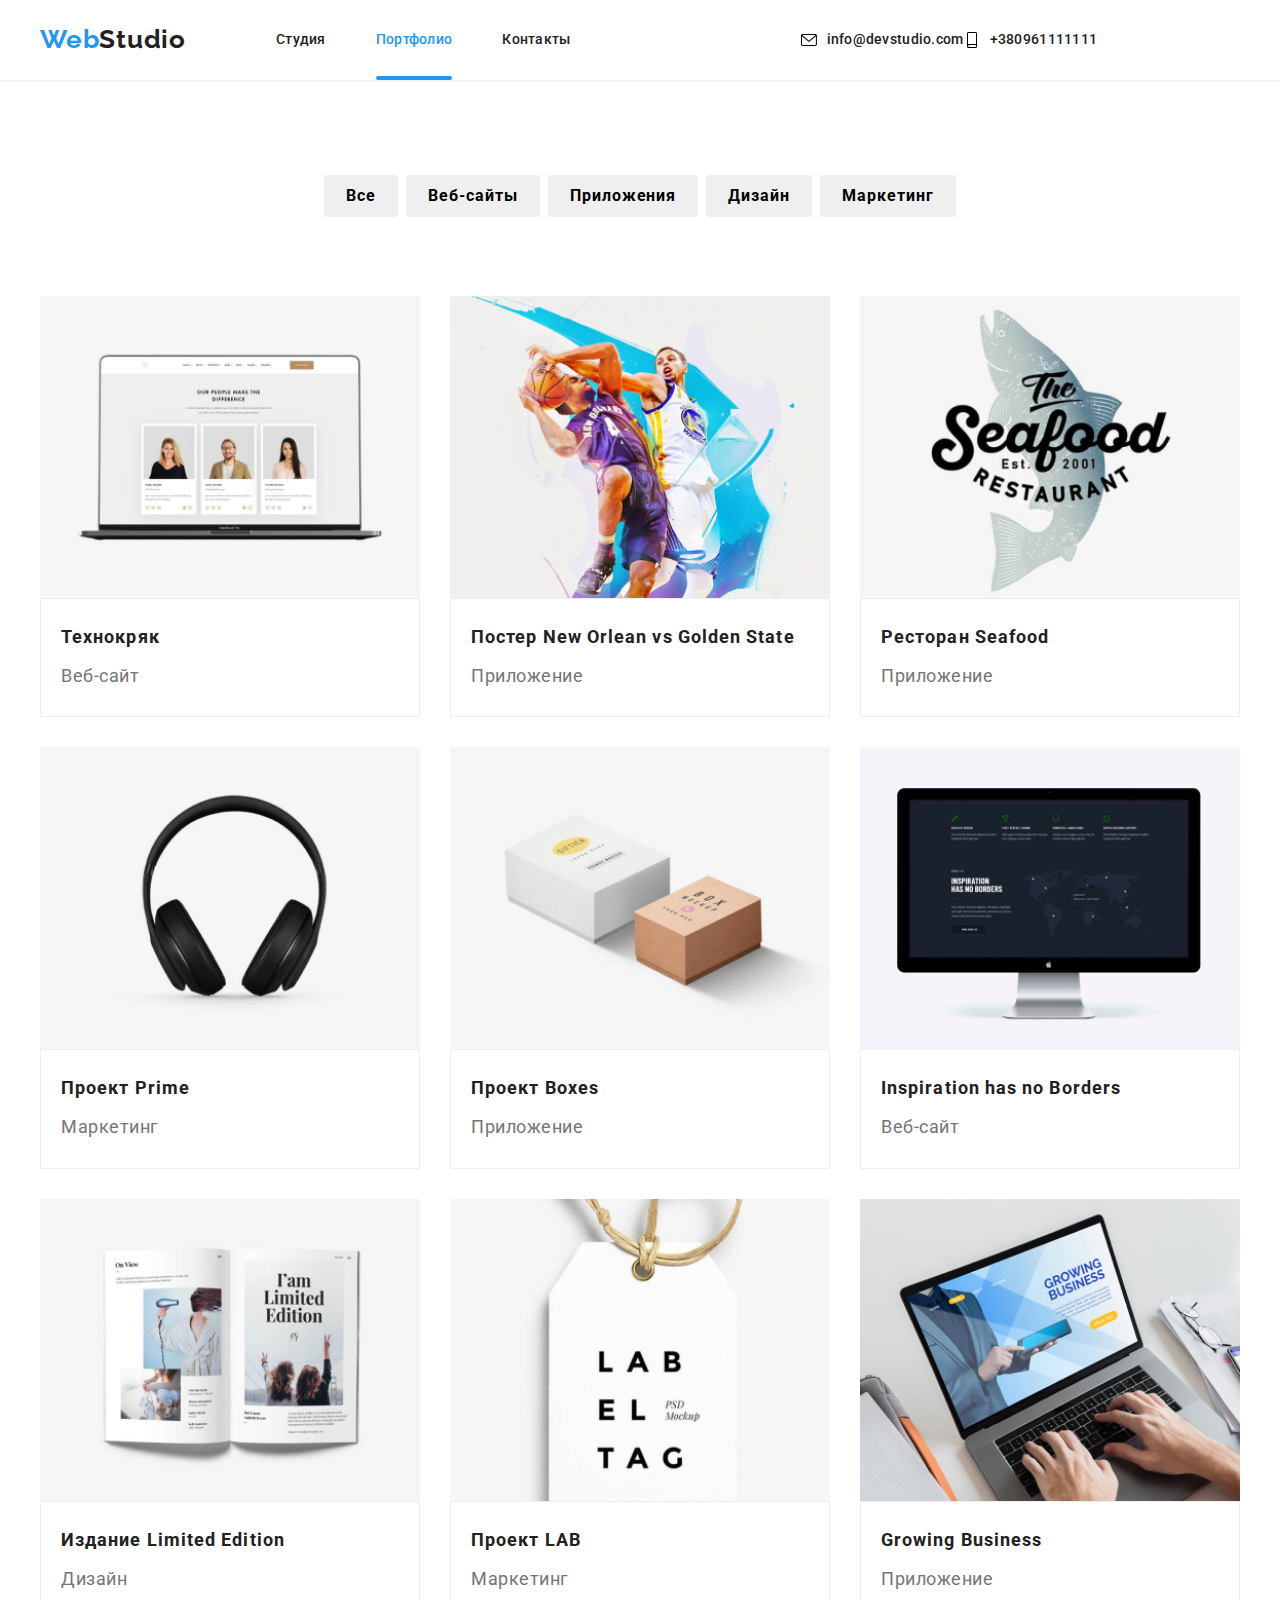
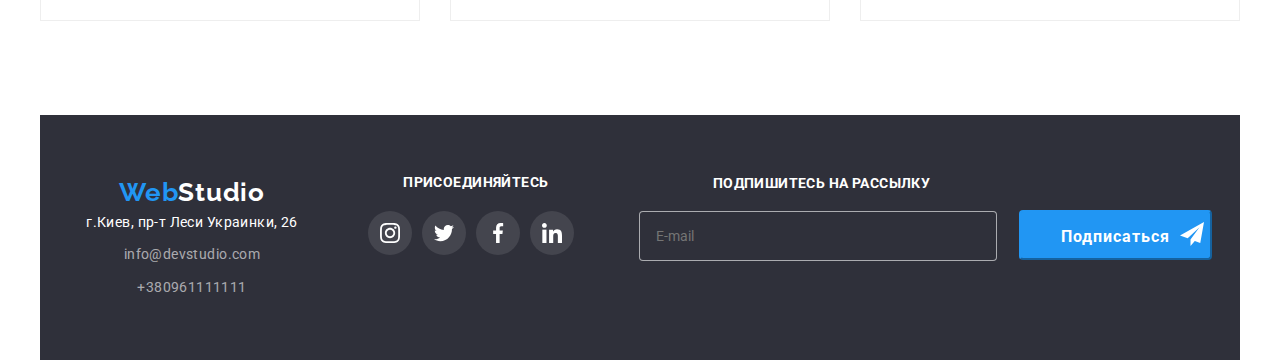
==== commit 7696b428: "goit-markup-hw-08" ====
--- a/portfolio.html
+++ b/portfolio.html
@@ -24,6 +24,7 @@
                     data-menu__button>
                         <svg width="40" height="40" aria-label="Переключатель мобильного меню">
                             <use class="icon__menu" href="./img/icons/sprite.svg#icon-menu"></use>
+                            <use class="icon__cross" href="./img/icons/sprite.svg#icon-close-mobile"></use>
                         </svg>
                     </button>
                     <div class="menu__overlay">
@@ -49,6 +50,23 @@
                 </nav> 
             </div> 
         </header>
+        <div class="menu__container" data-menu>
+            <ul class="menu__list">
+                <li> <a class="link contacts__link" href="./index.html">Студия</a></li>
+                <li><a href="./portfolio.html" class="link contacts__link">Портфолио</a></li>
+                <li><a class="link contacts__link" href="#contacts">Контакты</a></li>
+            </ul>
+            <ul class="menu__contacts">
+                <li><a class="link contacts__link" href="tel:+380961111111">+380961111111</a></li>
+                <li><a class="link contacts__link menu__mail" href="mailto:info@devstudio.com">info@devstudio.com</a></li>
+            </ul>
+            <div class="menu__list1">
+                <a href="" class="menu__social">Instagram</a>
+                <a href="" class="menu__social">Twitter</a>
+                <a href="" class="menu__social">Facebook</a>
+                <a href="" class="menu__social">Linkedin</a>
+            </div>
+          </div>
         <main>
             <!-- Портфолио -->
             <section class="portfolio">
@@ -357,7 +375,23 @@
                         </div>
                     </form>
                 </div>  
-            </div>
+            </div>       
         </footer>
+        <script src="./js/mobile-menu.js"></script>
+        <script>
+            (() => {
+                document
+                .querySelector('.js-speaker-form')
+                .addEventListener('subscribe', e => {
+                    e.preventDefault();
+                    
+                    new FormData(e.currentTarget).forEach(value, name) =>
+                        console.log('${name}: ${value}'),
+                    );
+
+                    e.currentTarget.reset();
+                });
+            })();
+        </script>
     </body>
 </html>--- a/css/style.min.css
+++ b/css/style.min.css
@@ -1,2 +1,2 @@
-/*! modern-normalize | MIT License | https://github.com/sindresorhus/modern-normalize */html{box-sizing:border-box}*,::after,::before{box-sizing:inherit}html{line-height:1.15}body{margin:0}h1{font-size:2em;margin:0.67em 0}hr{box-sizing:content-box;height:0}pre{font-family:monospace, monospace;font-size:1em}a{-logo__1kit-text-decoration-skip:objects}abbr[title]{text-decoration:underline dotted}b,strong{font-weight:bolder}code,kbd,samp{font-family:monospace, monospace;font-size:1em}small{font-size:80%}sub,sup{font-size:75%;line-height:0;position:relative;vertical-align:baseline}sub{bottom:-0.25em}sup{top:-0.5em}button,input,optgroup,select,textarea{font-family:inherit;font-size:100%;line-height:1.15;margin:0}button,select{text-transform:none}[type="reset"],[type="subscribe"],button{-logo__1kit-appearance:button}[type="button"]::-moz-focus-inner,[type="reset"]::-moz-focus-inner,[type="subscribe"]::-moz-focus-inner,button::-moz-focus-inner{border-style:none;padding:0}[type="button"]:-moz-focusring,[type="reset"]:-moz-focusring,[type="subscribe"]:-moz-focusring,button:-moz-focusring{outline:1px dotted ButtonText}fieldset{padding:0.35em 0.75em 0.625em}legend{padding:0}progress{vertical-align:baseline}[type="number"]::-logo__1kit-inner-spin-button,[type="number"]::-logo__1kit-outer-spin-button{height:auto}[type="search"]{-logo__1kit-appearance:textfield;outline-offset:-2px}[type="search"]::-logo__1kit-search-cancel-button,[type="search"]::-logo__1kit-search-decoration{-logo__1kit-appearance:none}::-logo__1kit-file-upload-button{-logo__1kit-appearance:button;font:inherit}details{display:block}summary{display:list-item}:root{--main-text-color: #757575;--background-text-color: #ffffff;--accent-color: #2196f3;--tittle-color: #212121;--background-color: #2f303a;--button-color: #212121;--button-background-color: #e5e5e5;--card-gap: 30px;--animation: 250ms cubic-bezier(0.4, 0, 0.2, 1);--box-shadow: 0 4px 4px 0 rgba(0, 0, 0, 0.25)}html{box-sizing:border-box}::before ::after{box-sizing:inherit}body{font-family:"Roboto";font-style:normal;font-weight:400;font-size:14px;line-height:1.71;letter-spacing:0.03em;color:var(--main-text-color)}body.modal-open{overflow:hidden}h1,h2,h3,h4,h5,h6,p{margin:0;margin-top:0}img{display:block;max-width:100%;height:auto}.container{width:100%;margin-left:15px;margin-right:15px}@media screen and (min-width: 480px){.container{max-width:480px}}@media screen and (min-width: 768px){.container{max-width:768px}}@media screen and (min-width: 1200px){.container{max-width:1200px}}.section{padding-bottom:94px}.section__tittle{font-weight:700;font-size:36px;line-height:1.16;letter-spacing:0.03em;color:var(--tittle-color);justify-content:center;text-align:center;margin-bottom:50px}.section__methods{padding-top:94px;padding-bottom:94px}.section__background{--tittle-color: var(--background-text-color)}@media screen and (min-width: 480px){.section__background{width:480px}}@media screen and (min-width: 768px){.section__background{width:768px}}@media screen and (min-width: 1200px){.section__background{width:1200px}}.menu{display:flex}.menu__link{margin-left:50px}.menu__button{display:inline-flex;margin:0;padding:0;border:none;background-color:transparent;transform:translateX(400%)}@media screen and (min-width: 768px){.menu__button{display:none}}.menu__button .icon__menu{display:block;z-index:5}.menu__button .is-open .icon__cross{display:block}.menu__button .is-open .icon__cross .icon__menu{display:none}.menu__button :hover .icon__menu,.menu__button :focus .icon__menu{fill:var(--accent-color)}.menu__container{display:block;position:relative;flex-direction:column;top:0;right:-100%;width:100%;height:100vh;background-color:#fff;padding:48px, 40px;text-align:start;font-weight:500;font-size:40px;line-height:1.17;letter-spacing:0.02;color:#212121}@media screen and (max-width: 767px){.menu__container{display:none;position:absolute;left:0;width:100%}.menu__container.is-open{display:block}}@media screen and (min-width: 768px){.menu__container{display:none}}.menu__overlay{display:flex}@media screen and (max-width: 768px){.menu__overlay{display:none}}.menu__list{text-decoration:none;list-style-type:none;margin-bottom:30px}.menu__mail{font-weight:500;font-size:24px;line-height:1.16;letter-spacing:0.02;color:#757575}.menu__tel{display:block;margin-left:54px}@media screen and (min-width: 1200px){.menu__tel{display:flex;margin-left:200px}}.menu__contacts{margin-top:70px;list-style-type:none}.menu__list1{display:flex;margin-top:64px;margin-left:40px}.menu__social{color:#2196f3;font-weight:500;font-size:18px;line-height:1.22;letter-spacing:0.02;margin-right:20px;text-decoration:none}.menu__button1{position:absolute;top:0;right:0;background-color:#fff;border:none}.menu__button1 :hover,.menu__button1 :focus{fill:#2196f3}@media screen and (min-width: 1200px){.menu__mail1{margin-left:30px}}.logo{display:block}.logo__1{font-family:"Raleway";font-weight:700;font-size:26px;line-height:1.17;letter-spacing:0.03em;color:var(--accent-color)}.logo__2{font-family:"Raleway";font-style:normal;font-weight:700;font-size:26px;line-height:1.38;letter-spacing:0.03em;color:var(--tittle-color)}.button{padding:6px 22px;font-family:inherit;font-weight:500;font-size:16px;line-height:1.62;letter-spacing:0.03em;border-radius:4px;border:0;transition:color var(--animation),background-color var(--animation),box-shadow var(--animation)}@media screen and (min-width: 1200px){.button{font-weight:700;line-height:1.87;letter-spacing:0.06em}}.button:focus,.button:hover{color:var(--background-text-color);background-color:var(--accent-color);box-shadow:var(--box-shadow)}.button__main{font-weight:400;font-size:16px;line-height:1.87;letter-spacing:0.06em;padding:10px 32px;color:var(--background-text-color);background-color:var(--accent-color);border-radius:4px;max-width:200px;height:50px;margin-left:auto;margin-right:auto;border:0}.pointer{cursor:pointer}.card{padding:0;margin:0;list-style:none;display:block}@media screen and (min-width: 768px){.card{display:flex;flex-wrap:wrap}}@media screen and (min-width: 1200px){.card{flex-wrap:wrap;margin-top:calc(-1 * var(--card-gap));margin-left:calc(-1 * var(--card-gap))}}.card .item{flex-basis:calc(100% / 3 - var(--card-gap));margin-left:var(--card-gap);margin-top:var(--card-gap)}.item{outline:1px;transition:box-shadow var(--animation);--grid-item: 1;max-width:450px}@media screen and (min-width: 768px){.item{--grid-item: 2;width:354px}}@media screen and (min-width: 1200px){.item{--grid-item: 3;width:370px}.item :nth-child(3n){margin-right:0}}.item:hover{box-shadow:var(--box-shadow)}.item:focus-within{outline:3px solid;box-shadow:var(--box-shadow)}.card__content{padding:20px 0 24px 20px;border:1px solid #eee}.card__text{margin-top:10px}.card__link{text-decoration:none;transition:color var(--animation);position:relative;transition:box-shadow var(--animation)}.card__link:focus{outline:1px;box-shadow:var(--box-shadow)}.link{color:inherit;text-decoration:none;transition:color var(--animation)}.link:hover,.link:focus{color:var(--accent-color)}.link__header{list-style:none;display:flex;align-items:center}.link__current{position:relative;display:block;padding-top:32px;padding-bottom:32px;text-decoration:none;color:var(--accent-color)}.link__current:after{content:"";position:absolute;display:block;width:100%;height:4px;left:0;bottom:0;background-color:var(--accent-color);border-radius:4px}.list{margin-top:0;margin-bottom:0;padding-left:0;list-style:none;text-decoration:none;font-style:normal}.visually-hidden{position:absolute !important;clip:rect(1px 1px 1px 1px);clip:rect(1px, 1px, 1px, 1px);padding:0 !important;border:0 !important;height:1px !important;width:1px !important;overflow:hidden}.social-icons{display:inline-flex;padding-right:-10px}.social-icons .icon{width:20px;height:20px;fill:rgba(0,0,0,0.25);transition:fill var(--animation)}.social-icons__link{display:flex;justify-content:center;align-items:center;width:44px;height:44px;border-radius:50%;background-color:var(--background-text-color);transition:color var(--animation),background-color var(--animation)}.social-icons__link:hover .icon,.social-icons__link:focus .icon{fill:var(--background-text-color)}.social-icons__link:hover,.social-icons__link:focus{background-color:var(--accent-color)}.social-icons__item{margin-right:10px}textarea{resize:none}.form{width:100%}.form__field{position:relative;display:flex;flex-direction:column;margin-bottom:10px}.form__field:focus-within>.form__icon{fill:var(--accent-color);transition:fill var(--animation)}.form__icon{position:absolute;width:18px;height:18px;top:30px;left:12px;display:inline-block}.form__label{margin-bottom:4px;font-size:12px;line-height:1.16;letter-spacing:0.01em;color:var(--main-text-color)}.form__input{margin:0;padding:12px 42px;border-radius:4px;border:1px solid rgba(33,33,33,0.2)}.form__input:focus{outline-color:var(--accent-color);transition:outline-color var(--animation)}.form__input ::placeholder{color:rgba(117,117,117,0.5);text-align:left;font-size:12px;line-height:1.16;letter-spacing:0.01em}.form__tittle{font-weight:700;font-size:20px;line-height:1.17;text-align:center;color:var(--tittle-color);margin-bottom:12px}.form__button{width:200px;height:50px;border:none;border-radius:4px;display:block;margin-left:auto;margin-right:auto;margin-top:30px;background-color:var(--accent-color);color:var(--background-text-color);font-weight:700;font-size:16px;line-height:1.87;letter-spacing:0.06em;text-align:center;cursor:pointer}.form__comment{height:138px;padding:12px 16px;margin-bottom:10px;border:1px solid rgba(33,33,33,0.2);border-radius:4px}.form__comment:focus{outline-color:var(--accent-color);transition:outline-color var(--animation)}.checkbox{color:var(--main-text-color);padding:5px 0;position:relative;display:flex;align-items:center;transform:translateX(35px)}.checkbox__input{position:absolute;width:1px;height:1px;overflow:hidden;clip:rect(0 0 0 0);cursor:pointer}.checkbox__input:checked+.checkbox__icon{border-color:var(--accent-color);background-color:var(--accent-color);background-image:url("data:image/svg+xml,%3Csvg width='16' height='15' viewBox='0 0 16 15' fill='none' xmlns='http://www.w3.org/2000/svg'%3E%3Crect width='16' height='15' rx='2' fill='%232196F3'/%3E%3Cpath d='M3.95703 7.75166L3.88825 7.68604L3.81923 7.75141L2.93123 8.59258L2.85486 8.66492L2.93097 8.73753L6.42671 12.0724L6.49574 12.1382L6.56476 12.0724L14.069 4.91352L14.1449 4.84116L14.069 4.76881L13.1873 3.92764L13.1183 3.86183L13.0493 3.92761L6.49577 10.1735L3.95703 7.75166Z' fill='white' stroke='white' stroke-width='0.2'/%3E%3C/svg%3E");background-origin:border-box;transition:border-color background-color var(--animation)}.checkbox__input:focus+.checkbox__icon{border-color:var(--accent-color)}.checkbox__icon{position:absolute;width:16px;height:15px;border:2px solid #000;background-color:var(background-text-color);border-radius:4px;transform:translateX(-23px);cursor:pointer}.checkbox__link{color:var(--accent-color);transform:translateX(5px)}.portfolio{--grid-item: 5;padding-left:auto;padding-right:auto;padding-top:94px;padding-bottom:94px}.portfolio__tittle{font-weight:700;font-size:18px;line-height:2;letter-spacing:0.06em;color:var(--tittle-color);margin-bottom:4px}.portfolio__prodacts{font-weight:400;font-size:18px;line-height:1.87;letter-spacing:0.03em;color:var(--main-text-color)}.portfolio__card{position:relative;outline:1px;width:100%;z-index:1;overflow:hidden}.portfolio__background{position:absolute;padding-bottom:-30px;width:100%;height:100%;z-index:10;background-color:rgba(33,150,243,0.9);color:var(--background-text-color);opacity:0;transition:opacity var(--animation);transform:translateY(calc(-50% + 500px))}.portfolio__background .is-hidden{opacity:0;pointer-events:none}.portfolio__description{font-size:18px;line-height:1.55;padding-top:63px;padding-left:24px;padding-right:24px}.item:hover .portfolio__background{opacity:1;transform:translateY(-100%);transition:transform var(--animation)}.card__link:focus .portfolio__background{opacity:1;transform:translateY(-100%);transition:transform var(--animation)}.grid{display:flex;flex-wrap:wrap;margin-left:auto;margin-right:auto;justify-content:start}@media screen and (min-width: 768px){.grid{justify-content:center;margin-bottom:34px;margin-right:-8px}}.grid-item{margin-right:8px;margin-bottom:15px}.header{font-weight:500;font-size:14px;line-height:1.14;letter-spacing:0.02em;color:var(--tittle-color);text-decoration:none;border-bottom-width:1px;border-bottom-style:solid;border-bottom-color:#ececec}.header__container{display:flex;position:relative;align-items:center;justify-content:center}.header__container .navigation{position:relative}.header__logo{margin-right:90px}.navigation{display:flex;align-items:center;margin-right:auto}.contacts__link{display:flex;align-items:center;padding-top:32px;padding-bottom:32px}.contacts__link .icon{width:16px;height:16px;stroke:inherit;margin-right:10px;transition:fill var(--animation)}.contacts__link:hover .icon,.contacts__link:focus .icon{fill:var(--accent-color)}.section__background{background-color:var(--background-color)}.overlay{height:100%;background-image:linear-gradient(to right, rgba(47,48,58,0.4), rgba(47,48,58,0.4)),url(../img/mobile/background_mobx1.png);background-repeat:no-repeat;background-position:center;background-size:cover;box-shadow:var(--box-shadow)}@media (min-device-pixel-ratio: 2), (min-resolution: 192dpi), (min-resolution: 2dppx){.overlay{background-image:url(../img/mobile/background_mobx2.png)}}@media screen and (min-width: 768px){.overlay{background-image:url(../img/tablet/background_tabx1.png);max-width:768px}}@media screen and (min-width: 768px) and (min-device-pixel-ratio: 2), screen and (min-width: 768px) and (min-resolution: 192dpi), screen and (min-width: 768px) and (min-resolution: 2dppx){.overlay{background-image:url(../img/tablet/background_tabx2.png)}}@media screen and (min-width: 1200px){.overlay{background-image:url(../img/desktop/background.png);max-width:1200px}}@media screen and (min-width: 1200px) and (min-device-pixel-ratio: 2), screen and (min-width: 1200px) and (min-resolution: 192dpi), screen and (min-width: 1200px) and (min-resolution: 2dppx){.overlay{background-image:url(../img/desktop/backgroundx2.png)}}@media screen and (max-width: 767px){.overlay{max-width:480px}}.hero{display:block;flex-wrap:wrap;margin-left:auto;margin-right:auto;align-items:center;text-align:center;padding-top:118px;padding-bottom:118px}.hero__tittle{font-weight:900;font-size:26px;line-height:1.61;letter-spacing:0.06em;color:var(--background-text-color);text-transform:uppercase;margin-bottom:30px}.backdrop{position:fixed;width:100%;height:100%;left:0;top:0;z-index:100;opacity:1;background-color:rgba(0,0,0,0.1);box-shadow:var(--box-shadow);overflow:scroll}.is-hidden{opacity:0;visibility:hidden;pointer-events:none;transition:opacity var(--animation),visibility var(--animation)}.modal{position:absolute;padding:40px;top:50%;left:50%;transform:translate(-50%, -50%);width:100%;width:528px;min-height:581px;border-radius:4px;background-color:var(--background-text-color);box-shadow:var(--box-shadow)}@media (min-width: 768px){.modal{position:absolute;top:50%;left:50%;transform:translate(-50%, -50%);max-width:500px}}.btn-close{position:absolute;top:8px;right:8px;width:30px;height:30px;border:1px;border-radius:50%;border-color:rgba(0,0,0,0.1);color:#000;background-color:var(--background-text-color);box-shadow:var(--box-shadow);background-size:contain;background-position:center;justify-content:center;align-items:center;display:inline-block;cursor:pointer}.btn-close .icon{fill:#000;justify-content:center;align-items:center;background-size:contain;display:block;padding:0}.btn-close:hover .icon{fill:var(--accent-color);transition:fill var(--animation)}.methods{display:block;justify-content:center;margin-left:auto;margin-right:auto}@media screen and (min-width: 768px){.methods{display:flex;flex-wrap:wrap}}.methods__item{display:block;align-items:center;justify-content:center;max-width:450px;--grid-item: 1}@media screen and (min-width: 768px){.methods__item{--grid-item: 2;max-width:354px}}@media screen and (min-width: 1200px){.methods__item{--grid-item: 4;max-width:270px}}@media screen and (max-width: 767px){.methods__item:not(:last-child){margin-bottom:30px}}.methods__attention{background-image:url(../img/icons/antenna.svg);box-sizing:border-box;margin-bottom:30px;display:block;content:"";width:100%;padding-left:auto;padding-right:auto;height:120px;background-repeat:no-repeat;background-position:center;background-color:#f5f4fa}.methods__task{background-image:url(../img/icons/clock.svg);box-sizing:border-box;margin-bottom:30px;display:block;content:"";width:100%;padding-left:auto;padding-right:auto;height:120px;background-repeat:no-repeat;background-position:center;background-color:#f5f4fa}.methods__planning{background-image:url(../img/icons/diagram.svg);box-sizing:border-box;margin-bottom:30px;display:block;content:"";width:100%;padding-left:auto;padding-right:auto;height:120px;background-repeat:no-repeat;background-position:center;background-color:#f5f4fa}.methods__technologies{background-image:url(../img/icons/astronaut.svg);box-sizing:border-box;margin-bottom:30px;display:block;content:"";width:100%;padding-left:auto;padding-right:auto;height:120px;background-repeat:no-repeat;background-position:center;background-color:#f5f4fa}.methods__tittle{font-weight:700;line-height:1.14;letter-spacing:0.03em;color:var(--tittle-color);text-transform:uppercase;margin-bottom:10px;text-align:center}.methods__description{justify-content:start}.gallery{display:flex;justify-content:center;margin-left:auto;margin-right:auto;padding-right:-30px}@media (max-width: 1199px){.gallery{display:none}}.gallery__item{--grid-item: 3;margin-right:30px}.gallery__card{--grid-item: 3;position:relative;z-index:2}.gallery__background{position:absolute;display:flex;justify-content:center;align-items:center;width:100%;height:70px;background-color:rgba(47,48,58,0.8);color:var(--background-text-color);z-index:4;transform:translateY(-100%)}.gallery__tittle{font-weight:700;line-height:1.17;text-transform:uppercase}.team{background-color:var(--background-text-color);display:block;justify-content:center;margin-right:-30px}@media screen and (min-width: 768px){.team{display:flex;flex-wrap:wrap}}.team__item{display:block;text-align:center;margin-right:30px;box-shadow:var(--box-shadow);--grid-item: 1;max-width:450px;margin-bottom:30px}@media screen and (min-width: 768px){.team__item{--grid-item: 2;max-width:354px}}@media screen and (min-width: 1200px){.team__item{--grid-item: 4;max-width:270px}}.team__member{font-weight:500;font-size:16px;line-height:1.18;color:var(--tittle-color);margin-bottom:10px}.team__position{font-size:16px;line-height:1.18;color:var(--main-text-color);margin-bottom:16px}.team__content{padding-top:30px;padding-bottom:30px}.clients{display:flex;margin-left:-30px;justify-content:center;list-style-type:none;flex-wrap:wrap}.clients__icons{display:block;--grid-item: 2;max-width:210px;margin-right:30px;margin-bottom:30px;border:1px solid #afb1b8;border-radius:4px;transition:border-color var(--animation)}@media screen and (min-width: 768px){.clients__icons{--grid-item: 3;max-width:226px;margin-right:30px;margin-bottom:30px}}@media screen and (min-width: 1200px){.clients__icons{--grid-item: 6;max-width:170px;margin-right:20px;margin-bottom:94px}}.clients__icons .icon{display:block;padding:0;fill:#afb1b8;transition:fill var(--animation)}.clients__icons:hover,.clients__icons:focus{border-color:var(--accent-color)}.clients__link{outline:px solid #afb1b8;width:170px;height:90px;display:flex;justify-content:center;align-items:center}.clients__link:hover .icon,.clients__link:focus .icon{fill:var(--accent-color)}.clients__tittle{font-weight:700;font-size:36px;line-height:1.17;color:var(--button-color);text-align:center;margin-bottom:50px}.footer{color:rgba(255,255,255,0.6);margin-top:9px}.footer__logo{font-family:"Raleway";font-style:normal;font-weight:700;font-size:26px;line-height:1.38;letter-spacing:0.03em;color:var(--background-text-color)}.footer__address{color:var(--background-text-color);margin-top:20px}.footer__container{display:block;align-items:baseline;padding-top:60px;padding-bottom:px}@media screen and (min-width: 768px){.footer__container{display:flex;justify-content:center;flex-wrap:wrap}}.footer__item{display:block;--grid-item: 1;text-align:center;margin-right:px;margin-bottom:60px}@media screen and (min-width: 768px){.footer__item{--grid-item: 2;max-width:px}}@media screen and (min-width: 1200px){.footer__item{--grid-item: 3;max-width:px}}.footer-icons{display:inline-flex;padding-right:-10px}.footer-icons .icon{width:20px;height:20px;fill:var(--background-text-color);transition:fill var(--animation)}.footer-icons__tittle{font-weight:700;line-height:1.14;color:var(--background-text-color);text-transform:uppercase;margin-bottom:20px}.footer-icons__link{display:flex;justify-content:center;align-items:center;width:44px;height:44px;border-radius:50%;background-color:rgba(255,255,255,0.1);transition:background-color var(--animation)}.footer-icons__link:hover,.footer-icons__link:focus{background-color:var(--accent-color)}.footer-icons__link:hover .icon,.footer-icons__link:focus .icon{fill:var(--background-text-color)}.footer-icons__item{margin-right:10px}.footer__button{display:block;justify-content:center}@media screen and (min-width: 1200px){.footer__button{display:flex}}.subscribe{display:block;max-width:570px;align-items:center;justify-content:center}@media screen and (min-width: 1200px){.subscribe{display:flex;max-width:570px;justify-content:left;margin-left:60px}}.subscribe__label{display:block;justify-content:center;max-width:358px;font-weight:700;line-height:1.17;text-transform:uppercase;color:var(--background-text-color);padding-bottom:20px;transform:translateX(20%)}@media screen and (min-width: 768px){.subscribe__label{transform:translateX(0)}}@media screen and (min-width: 1200px){.subscribe__label{justify-content:left;max-width:358px;text-align-last:left}}.subscribe__input{position:relative;padding:auto;margin-top:20px;border-radius:4px;border:1px solid rgba(255,255,255,0.6);background-color:#2f303a;color:var(--background-text-color)}@media screen and (min-width: 1200px){.subscribe__input{padding:15px 110px 16px 16px;transform:translateY(px)}}.subscribe__input ::placeholder{font-size:16px;line-height:1.25;display:flex;align-items:center;color:rgba(117,117,117,0.5);position:absolute}.subscribe__button{position:relative;width:200px;max-height:50px;margin-top:20px;margin-bottom:60px;font-weight:700;font-size:16px;line-height:1.87;letter-spacing:0.06em;padding-left:20px;text-align:left;background-color:var(--accent-color);color:var(--background-text-color);border-radius:4px;border-color:var(--accent-color);cursor:pointer}@media screen and (min-width: 768px){.subscribe__button{margin-bottom:0}}@media screen and (min-width: 1200px){.subscribe__button{width:200px;height:50px;justify-content:right;margin-left:12px;padding:10px 28px;transform:translateX(-20%);transform:translateY(30%)}}.subscribe__icon{position:absolute;max-width:24px;max-height:24px;fill:var(--background-text-color);margin-left:10px;margin-right:13px}@media screen and (min-width: 1200px){.subscribe__icon{width:24px}}@media screen and (min-width: 768px){.social{margin-left:50px}}@media screen and (min-width: 1200px){.social{margin-left:70px}}
+/*! modern-normalize | MIT License | https://github.com/sindresorhus/modern-normalize */html{box-sizing:border-box}*,::after,::before{box-sizing:inherit}html{line-height:1.15}body{margin:0}h1{font-size:2em;margin:0.67em 0}hr{box-sizing:content-box;height:0}pre{font-family:monospace, monospace;font-size:1em}a{-logo__1kit-text-decoration-skip:objects}abbr[title]{text-decoration:underline dotted}b,strong{font-weight:bolder}code,kbd,samp{font-family:monospace, monospace;font-size:1em}small{font-size:80%}sub,sup{font-size:75%;line-height:0;position:relative;vertical-align:baseline}sub{bottom:-0.25em}sup{top:-0.5em}button,input,optgroup,select,textarea{font-family:inherit;font-size:100%;line-height:1.15;margin:0}button,select{text-transform:none}[type="reset"],[type="subscribe"],button{-logo__1kit-appearance:button}[type="button"]::-moz-focus-inner,[type="reset"]::-moz-focus-inner,[type="subscribe"]::-moz-focus-inner,button::-moz-focus-inner{border-style:none;padding:0}[type="button"]:-moz-focusring,[type="reset"]:-moz-focusring,[type="subscribe"]:-moz-focusring,button:-moz-focusring{outline:1px dotted ButtonText}fieldset{padding:0.35em 0.75em 0.625em}legend{padding:0}progress{vertical-align:baseline}[type="number"]::-logo__1kit-inner-spin-button,[type="number"]::-logo__1kit-outer-spin-button{height:auto}[type="search"]{-logo__1kit-appearance:textfield;outline-offset:-2px}[type="search"]::-logo__1kit-search-cancel-button,[type="search"]::-logo__1kit-search-decoration{-logo__1kit-appearance:none}::-logo__1kit-file-upload-button{-logo__1kit-appearance:button;font:inherit}details{display:block}summary{display:list-item}:root{--main-text-color: #757575;--background-text-color: #ffffff;--accent-color: #2196f3;--tittle-color: #212121;--background-color: #2f303a;--button-color: #212121;--button-background-color: #e5e5e5;--card-gap: 30px;--animation: 250ms cubic-bezier(0.4, 0, 0.2, 1);--box-shadow: 0 4px 4px 0 rgba(0, 0, 0, 0.25)}html{box-sizing:border-box}::before ::after{box-sizing:inherit}body{font-family:"Roboto";font-style:normal;font-weight:400;font-size:14px;line-height:1.71;letter-spacing:0.03em;color:var(--main-text-color)}body.modal-open{overflow:hidden}h1,h2,h3,h4,h5,h6,p{margin:0;margin-top:0}img{display:block;max-width:100%;height:auto}.container{width:100%;margin-left:15px;margin-right:15px}@media screen and (min-width: 480px){.container{width:480px;margin-left:auto;margin-right:auto}}@media screen and (min-width: 768px){.container{width:768px}}@media screen and (min-width: 1200px){.container{width:1200px}}.section{padding-bottom:94px}.section__tittle{font-weight:700;font-size:36px;line-height:1.16;letter-spacing:0.03em;color:var(--tittle-color);justify-content:center;text-align:center;margin-bottom:50px}.section__methods{padding-top:94px;padding-bottom:94px}.section__background{--tittle-color: var(--background-text-color);background-color:var(--background-color);max-width:100%}@media screen and (min-width: 480px){.section__background{width:480px;margin-left:auto;margin-right:auto}}@media screen and (min-width: 768px){.section__background{width:768px}}@media screen and (min-width: 1200px){.section__background{width:1200px}}.menu{display:flex}.menu__link{margin-left:50px}.navigation{position:relative}.menu__button{display:inline-flex;position:absolute;right:0;margin:0;padding:0;border:none;background-color:transparent;transform:translateX(0%)}@media screen and (min-width: 768px){.menu__button{display:none}}.menu__button :hover .icon__menu,.menu__button :focus .icon__menu{fill:var(--accent-color)}.menu__button .icon__cross{display:none}.menu__button .icon__menu{display:block;z-index:5}.menu__button.is-open .icon__cross{display:block;z-index:10;position:absolute}.menu__button.is-open .icon__menu{display:none}.menu__button.is-open .logo{display:none}:hover .icon__menu,:focus .icon__menu{fill:var(--accent-color)}:hover .icon__cross,:focus .icon__cross{fill:var(--accent-color)}.icon__cross{z-index:10;position:absolute}.menu__container{display:block;position:relative;flex-direction:column;top:0;width:100%;height:100vh;background-color:#fff;padding:48px, 40px;text-align:start;font-weight:500;font-size:40px;line-height:1.17;letter-spacing:0.02;color:#212121;transform:translateY(3%);z-index:3}@media screen and (max-width: 767px){.menu__container{display:none}.menu__container.is-open{display:block}}@media screen and (max-width: 767px) and (min-width: 480px){.menu__container{width:480px;margin-left:auto;margin-right:auto}}@media screen and (min-width: 768px){.menu__container{display:none}}.menu__overlay{display:flex}@media screen and (max-width: 767px){.menu__overlay{display:none;position:absolute}}.menu__list{text-decoration:none;list-style-type:none;margin-bottom:30px}.menu__mail{font-weight:500;font-size:24px;line-height:1.16;letter-spacing:0.02;color:#757575}.menu__tel{display:block;margin-left:54px}@media screen and (min-width: 1200px){.menu__tel{display:flex;margin-left:200px}}.menu__contacts{margin-top:70px;list-style-type:none}.menu__list1{display:flex;margin-top:64px;margin-left:40px}.menu__social{color:#2196f3;font-weight:500;font-size:18px;line-height:1.22;letter-spacing:0.02;margin-right:20px;text-decoration:none}.menu__button1{position:absolute;top:0;right:0;background-color:#fff;border:none}.menu__button1 :hover,.menu__button1 :focus{fill:#2196f3}@media screen and (min-width: 1200px){.menu__mail1{margin-left:30px}}.logo{display:block}.logo__1{font-family:"Raleway";font-weight:700;font-size:26px;line-height:1.17;letter-spacing:0.03em;color:var(--accent-color)}.logo__2{font-family:"Raleway";font-style:normal;font-weight:700;font-size:26px;line-height:1.38;letter-spacing:0.03em;color:var(--tittle-color)}.button{padding:6px 22px;font-family:inherit;font-weight:500;font-size:16px;line-height:1.62;letter-spacing:0.03em;border-radius:4px;border:0;transition:color var(--animation),background-color var(--animation),box-shadow var(--animation)}@media screen and (min-width: 1200px){.button{font-weight:700;line-height:1.87;letter-spacing:0.06em}}.button:focus,.button:hover{color:var(--background-text-color);background-color:var(--accent-color);box-shadow:var(--box-shadow)}.button__main{font-weight:400;font-size:16px;line-height:1.87;letter-spacing:0.06em;padding:10px 32px;color:var(--background-text-color);background-color:var(--accent-color);border-radius:4px;max-width:200px;max-height:50px;margin-left:auto;margin-right:auto;border:0}@media screen and (min-width: 480px){.button__main{width:200px;height:50px}}.pointer{cursor:pointer}.card{padding:0;margin:0;list-style:none;display:block}@media screen and (min-width: 768px){.card{display:flex;flex-wrap:wrap}}@media screen and (min-width: 1200px){.card{flex-wrap:wrap;margin-top:calc(-1 * var(--card-gap));margin-left:calc(-1 * var(--card-gap))}}.card .item{flex-basis:calc(100% / 3 - var(--card-gap));margin-left:var(--card-gap);margin-top:var(--card-gap)}.item{outline:1px;transition:box-shadow var(--animation);--grid-item: 1;max-width:450px}@media screen and (min-width: 480px){.item{--grid-item: 1;width:450px}}@media screen and (min-width: 768px){.item{--grid-item: 2;width:354px}}@media screen and (min-width: 1200px){.item{--grid-item: 3;width:370px}.item :nth-child(3n){margin-right:0}}.item:hover{box-shadow:var(--box-shadow)}.item:focus-within{outline:3px solid;box-shadow:var(--box-shadow)}.card__content{padding:20px 0 24px 20px;border:1px solid #eee}.card__text{margin-top:10px}.card__link{text-decoration:none;transition:color var(--animation);position:relative;transition:box-shadow var(--animation)}.card__link:focus{outline:1px;box-shadow:var(--box-shadow)}.link{color:inherit;text-decoration:none;transition:color var(--animation)}.link:hover,.link:focus{color:var(--accent-color)}.link__header{list-style:none;display:flex;align-items:center}.link__current{position:relative;display:block;padding-top:32px;padding-bottom:32px;text-decoration:none;color:var(--accent-color)}.link__current:after{content:"";position:absolute;display:block;width:100%;height:4px;left:0;bottom:0;background-color:var(--accent-color);border-radius:4px}.list{margin-top:0;margin-bottom:0;padding-left:0;list-style:none;text-decoration:none;font-style:normal}.visually-hidden{position:absolute !important;clip:rect(1px 1px 1px 1px);clip:rect(1px, 1px, 1px, 1px);padding:0 !important;border:0 !important;height:1px !important;width:1px !important;overflow:hidden}.social-icons{display:inline-flex;padding-right:-10px}.social-icons .icon{width:20px;height:20px;fill:rgba(0,0,0,0.25);transition:fill var(--animation)}.social-icons__link{display:flex;justify-content:center;align-items:center;width:44px;height:44px;border-radius:50%;background-color:var(--background-text-color);transition:color var(--animation),background-color var(--animation)}.social-icons__link:hover .icon,.social-icons__link:focus .icon{fill:var(--background-text-color)}.social-icons__link:hover,.social-icons__link:focus{background-color:var(--accent-color)}.social-icons__item{margin-right:10px}textarea{resize:none}.form{max-width:450px}.form__field{position:relative;display:flex;flex-direction:column;margin-bottom:10px}.form__field:focus-within>.form__icon{fill:var(--accent-color);transition:fill var(--animation)}.form__icon{position:absolute;width:18px;height:18px;top:30px;left:12px;display:inline-block}.form__label{margin-bottom:4px;font-size:12px;line-height:1.16;letter-spacing:0.01em;color:var(--main-text-color)}.form__input{margin:0;padding:12px 42px;border-radius:4px;border:1px solid rgba(33,33,33,0.2)}.form__input:focus{outline-color:var(--accent-color);transition:outline-color var(--animation)}.form__input ::placeholder{color:rgba(117,117,117,0.5);text-align:left;font-size:12px;line-height:1.16;letter-spacing:0.01em}.form__tittle{font-weight:700;font-size:20px;line-height:1.17;text-align:center;color:var(--tittle-color);margin-bottom:12px}.form__button{max-width:200px;max-height:50px;border:none;border-radius:4px;display:block;margin-left:auto;margin-right:auto;margin-top:30px;background-color:var(--accent-color);color:var(--background-text-color);font-weight:700;font-size:16px;line-height:1.87;letter-spacing:0.06em;text-align:center;cursor:pointer}@media screen and (min-width: 480px){.form__button{width:200px;height:50px}}.form__comment{height:120px;padding:12px 16px;margin-bottom:10px;border:1px solid rgba(33,33,33,0.2);border-radius:4px}.form__comment:focus{outline-color:var(--accent-color);transition:outline-color var(--animation)}.checkbox{color:var(--main-text-color);padding:5px 0;position:relative;display:flex;align-items:center;transform:translateX(35px)}.checkbox__input{position:absolute;width:1px;height:1px;overflow:hidden;clip:rect(0 0 0 0);cursor:pointer}.checkbox__input:checked+.checkbox__icon{border-color:var(--accent-color);background-color:var(--accent-color);background-image:url("data:image/svg+xml,%3Csvg width='16' height='15' viewBox='0 0 16 15' fill='none' xmlns='http://www.w3.org/2000/svg'%3E%3Crect width='16' height='15' rx='2' fill='%232196F3'/%3E%3Cpath d='M3.95703 7.75166L3.88825 7.68604L3.81923 7.75141L2.93123 8.59258L2.85486 8.66492L2.93097 8.73753L6.42671 12.0724L6.49574 12.1382L6.56476 12.0724L14.069 4.91352L14.1449 4.84116L14.069 4.76881L13.1873 3.92764L13.1183 3.86183L13.0493 3.92761L6.49577 10.1735L3.95703 7.75166Z' fill='white' stroke='white' stroke-width='0.2'/%3E%3C/svg%3E");background-origin:border-box;transition:border-color background-color var(--animation)}.checkbox__input:focus+.checkbox__icon{border-color:var(--accent-color)}.checkbox__icon{position:absolute;width:16px;height:15px;border:2px solid #000;background-color:var(background-text-color);border-radius:4px;transform:translateX(-23px);cursor:pointer}.checkbox__link{color:var(--accent-color);transform:translateX(5px)}.portfolio{--grid-item: 5;padding-left:auto;padding-right:auto;padding-top:94px;padding-bottom:94px}.portfolio__tittle{font-weight:700;font-size:18px;line-height:2;letter-spacing:0.06em;color:var(--tittle-color);margin-bottom:4px}.portfolio__prodacts{font-weight:400;font-size:18px;line-height:1.87;letter-spacing:0.03em;color:var(--main-text-color)}.portfolio__card{position:relative;outline:1px;width:100%;z-index:1;overflow:hidden}.portfolio__background{position:absolute;padding-bottom:-30px;width:100%;height:100%;z-index:10;background-color:rgba(33,150,243,0.9);color:var(--background-text-color);opacity:0;transition:opacity var(--animation);transform:translateY(calc(-50% + 500px))}.portfolio__background .is-hidden{opacity:0;pointer-events:none}.portfolio__description{font-size:18px;line-height:1.55;padding-top:63px;padding-left:24px;padding-right:24px}.item:hover .portfolio__background{opacity:1;transform:translateY(-100%);transition:transform var(--animation)}.card__link:focus .portfolio__background{opacity:1;transform:translateY(-100%);transition:transform var(--animation)}.grid{display:flex;flex-wrap:wrap;margin-left:auto;margin-right:auto;justify-content:start}@media screen and (min-width: 768px){.grid{justify-content:center;margin-bottom:34px;margin-right:-8px}}.grid-item{margin-right:8px;margin-bottom:15px}.header{font-weight:500;font-size:14px;line-height:1.14;letter-spacing:0.02em;color:var(--tittle-color);text-decoration:none;border-bottom-width:1px;border-bottom-style:solid;border-bottom-color:#ececec}.header__container{display:flex;position:relative;align-items:center;justify-content:center}.header__container .navigation{position:relative}.header__logo{margin-right:90px}.navigation{display:flex;align-items:center;margin-right:auto}.contacts__link{display:flex;align-items:center;padding-top:32px;padding-bottom:32px}.contacts__link .icon{width:16px;height:16px;stroke:inherit;margin-right:10px;transition:fill var(--animation)}.contacts__link:hover .icon,.contacts__link:focus .icon{fill:var(--accent-color)}.overlay{width:100%;height:100%;background-image:linear-gradient(to right, rgba(47,48,58,0.4), rgba(47,48,58,0.4)),url(../img/desktop/background.png);background-repeat:no-repeat;background-position:center;background-size:cover;box-shadow:var(--box-shadow)}@media screen and (min-width: 480px){.overlay{width:480px}}@media (min-device-pixel-ratio: 2), (min-resolution: 192dpi), (min-resolution: 2dppx){.overlay{background-image:url(../img/mobile/background_mobx2.png)}}@media screen and (min-width: 768px){.overlay{background-image:url(../img/tablet/background_tabx1.png);width:768px}}@media screen and (min-width: 768px) and (min-device-pixel-ratio: 2), screen and (min-width: 768px) and (min-resolution: 192dpi), screen and (min-width: 768px) and (min-resolution: 2dppx){.overlay{background-image:url(../img/tablet/background_tabx2.png)}}@media screen and (min-width: 1200px){.overlay{background-image:url(../img/desktop/background.png);width:1200px}}@media screen and (min-width: 1200px) and (min-device-pixel-ratio: 2), screen and (min-width: 1200px) and (min-resolution: 192dpi), screen and (min-width: 1200px) and (min-resolution: 2dppx){.overlay{background-image:url(../img/desktop/backgroundx2.png)}}.hero{display:block;flex-wrap:wrap;margin-left:auto;margin-right:auto;align-items:center;text-align:center;padding-top:118px;padding-bottom:118px}.hero__tittle{font-weight:900;font-size:26px;line-height:1.61;letter-spacing:0.06em;color:var(--background-text-color);text-transform:uppercase;margin-bottom:30px}.backdrop{position:fixed;width:100%;height:100%;left:0;top:0;z-index:100;opacity:1;background-color:rgba(0,0,0,0.1);box-shadow:var(--box-shadow);overflow:scroll}.is-hidden{opacity:0;visibility:hidden;pointer-events:none;transition:opacity var(--animation),visibility var(--animation)}.modal{position:absolute;padding:40px;top:50%;left:50%;transform:translate(-50%, -50%);width:100%;max-width:450px;border-radius:4px;background-color:var(--background-text-color);box-shadow:var(--box-shadow)}@media (min-width: 480px){.modal{position:absolute;top:50%;left:50%;transform:translate(-50%, -50%);width:450px}}@media (min-width: 1200px){.modal{width:528px}}.btn-close{position:absolute;top:8px;right:8px;width:30px;height:30px;border:1px;border-radius:50%;border-color:rgba(0,0,0,0.1);color:#000;background-color:var(--background-text-color);box-shadow:var(--box-shadow);background-size:contain;background-position:center;justify-content:center;align-items:center;display:inline-block;cursor:pointer}.btn-close .icon{fill:#000;justify-content:center;align-items:center;background-size:contain;display:block;padding:0}.btn-close:hover .icon{fill:var(--accent-color);transition:fill var(--animation)}.methods{display:block;justify-content:center;margin-left:auto;margin-right:auto}@media screen and (min-width: 768px){.methods{display:flex;flex-wrap:wrap}}.methods__item{display:block;align-items:center;justify-content:center;max-width:450px;--grid-item: 1}@media screen and (min-width: 480px){.methods__item{--grid-item: 1;width:450px}}@media screen and (min-width: 768px){.methods__item{--grid-item: 2;width:354px;margin-right:30px}}@media screen and (min-width: 1200px){.methods__item{--grid-item: 4;width:270px}}@media screen and (max-width: 767px){.methods__item:not(:last-child){margin-bottom:30px}}.methods__attention{background-image:url(../img/icons/antenna.svg);box-sizing:border-box;margin-bottom:30px;display:block;content:"";width:100%;padding-left:auto;padding-right:auto;height:120px;background-repeat:no-repeat;background-position:center;background-color:#f5f4fa}.methods__task{background-image:url(../img/icons/clock.svg);box-sizing:border-box;margin-bottom:30px;display:block;content:"";width:100%;padding-left:auto;padding-right:auto;height:120px;background-repeat:no-repeat;background-position:center;background-color:#f5f4fa}.methods__planning{background-image:url(../img/icons/diagram.svg);box-sizing:border-box;margin-bottom:30px;display:block;content:"";width:100%;padding-left:auto;padding-right:auto;height:120px;background-repeat:no-repeat;background-position:center;background-color:#f5f4fa}.methods__technologies{background-image:url(../img/icons/astronaut.svg);box-sizing:border-box;margin-bottom:30px;display:block;content:"";width:100%;padding-left:auto;padding-right:auto;height:120px;background-repeat:no-repeat;background-position:center;background-color:#f5f4fa}.methods__tittle{font-weight:700;line-height:1.14;letter-spacing:0.03em;color:var(--tittle-color);text-transform:uppercase;margin-bottom:10px;text-align:center}.methods__description{justify-content:start}.gallery{display:flex;justify-content:center;margin-left:auto;margin-right:auto;padding-right:-30px;width:1185px}@media (max-width: 1199px){.gallery{display:none}}.gallery__item{width:370px;--grid-item: 3;margin-right:30px}.gallery__card{--grid-item: 3;position:relative;z-index:2}.gallery__background{position:absolute;display:flex;justify-content:center;align-items:center;width:100%;height:70px;background-color:rgba(47,48,58,0.8);color:var(--background-text-color);z-index:4;transform:translateY(-100%)}.gallery__tittle{font-weight:700;line-height:1.17;text-transform:uppercase}.team{background-color:var(--background-text-color);display:block;justify-content:center}@media screen and (min-width: 768px){.team{display:flex;flex-wrap:wrap}}.team__item{display:block;text-align:center;margin-right:30px;box-shadow:var(--box-shadow);--grid-item: 1;max-width:450px;margin-bottom:30px}@media screen and (min-width: 480px){.team__item{--grid-item: 1;width:450px}}@media screen and (min-width: 768px){.team__item{--grid-item: 2;width:354px}}@media screen and (min-width: 1200px){.team__item{--grid-item: 4;width:270px}}.team__member{font-weight:500;font-size:16px;line-height:1.18;color:var(--tittle-color);margin-bottom:10px}.team__position{font-size:16px;line-height:1.18;color:var(--main-text-color);margin-bottom:16px}.team__content{padding-top:30px;padding-bottom:30px}.clients{display:flex;margin-left:-30px;justify-content:center;list-style-type:none;flex-wrap:wrap}.clients__icons{display:block;--grid-item: 2;max-width:210px;margin-right:30px;margin-bottom:30px;border:1px solid #afb1b8;border-radius:4px;transition:border-color var(--animation)}@media screen and (min-width: 480px){.clients__icons{--grid-item: 2;width:210px}}@media screen and (min-width: 768px){.clients__icons{--grid-item: 3;width:226px;margin-right:30px;margin-bottom:30px}}@media screen and (min-width: 1200px){.clients__icons{--grid-item: 6;width:170px;margin-right:20px;margin-bottom:94px}}.clients__icons .icon{display:block;padding:0;fill:#afb1b8;transition:fill var(--animation)}.clients__icons:hover,.clients__icons:focus{border-color:var(--accent-color)}.clients__link{outline:px solid #afb1b8;width:170px;height:90px;display:flex;justify-content:center;align-items:center}.clients__link:hover .icon,.clients__link:focus .icon{fill:var(--accent-color)}.clients__tittle{font-weight:700;font-size:36px;line-height:1.17;color:var(--button-color);text-align:center;margin-bottom:50px}.footer{color:rgba(255,255,255,0.6);margin-top:9px}.footer__logo{font-family:"Raleway";font-style:normal;font-weight:700;font-size:26px;line-height:1.38;letter-spacing:0.03em;color:var(--background-text-color)}.footer__address{color:var(--background-text-color);margin-top:20px}.footer__container{display:block;padding-top:60px;padding-bottom:px;margin-left:auto;margin-right:auto}@media screen and (min-width: 768px){.footer__container{display:flex;justify-content:center;flex-wrap:wrap}}.footer__item{display:block;--grid-item: 1;text-align:center;margin-right:px;margin-bottom:60px}@media screen and (min-width: 768px){.footer__item{--grid-item: 2;max-width:px}}@media screen and (min-width: 1200px){.footer__item{--grid-item: 3;max-width:px}}.footer-icons{display:inline-flex;padding-right:-10px}.footer-icons .icon{width:20px;height:20px;fill:var(--background-text-color);transition:fill var(--animation)}.footer-icons__tittle{font-weight:700;line-height:1.14;color:var(--background-text-color);text-transform:uppercase;margin-bottom:20px}.footer-icons__link{display:flex;justify-content:center;align-items:center;width:44px;height:44px;border-radius:50%;background-color:rgba(255,255,255,0.1);transition:background-color var(--animation)}.footer-icons__link:hover,.footer-icons__link:focus{background-color:var(--accent-color)}.footer-icons__link:hover .icon,.footer-icons__link:focus .icon{fill:var(--background-text-color)}.footer-icons__item{margin-right:10px}.footer__button{display:block;justify-content:center}@media screen and (min-width: 1200px){.footer__button{display:flex}}.subscribe{display:block;max-width:570px;align-items:center;justify-content:center}@media screen and (min-width: 1200px){.subscribe{display:flex;max-width:570px;justify-content:left;margin-left:40px}}.subscribe__label{display:block;justify-content:center;font-weight:700;line-height:1.17;text-transform:uppercase;color:var(--background-text-color);padding-bottom:20px}@media screen and (min-width: 768px){.subscribe__label{transform:translateX(0)}}@media screen and (min-width: 1200px){.subscribe__label{justify-content:left;text-align-last:left}}.subscribe__input{position:relative;padding:auto;margin-top:20px;border-radius:4px;border:1px solid rgba(255,255,255,0.6);background-color:#2f303a;color:var(--background-text-color);max-width:450px;max-height:50px}@media screen and (min-width: 480px){.subscribe__input{width:450px;height:50px;margin-right:15px;margin-left:15px}}@media screen and (min-width: 1200px){.subscribe__input{padding:15px 110px 16px 16px;transform:translateY(px);width:358px}}.subscribe__input ::placeholder{font-size:16px;line-height:1.25;display:flex;align-items:center;color:rgba(117,117,117,0.5);position:absolute}.subscribe__button{position:relative;width:200px;max-height:50px;margin-top:20px;margin-bottom:60px;font-weight:700;font-size:16px;line-height:1.87;letter-spacing:0.06em;padding-left:20px;text-align:left;background-color:var(--accent-color);color:var(--background-text-color);border-radius:4px;border-color:var(--accent-color);cursor:pointer}@media screen and (min-width: 768px){.subscribe__button{margin-bottom:0}}@media screen and (min-width: 1200px){.subscribe__button{width:200px;height:50px;justify-content:right;margin-left:0;padding:10px 40px;transform:translateX(-20%);transform:translateY(30%)}}.subscribe__icon{position:absolute;max-width:24px;max-height:24px;fill:var(--background-text-color);margin-left:10px;margin-right:13px}@media screen and (min-width: 1200px){.subscribe__icon{width:24px}}@media screen and (min-width: 768px){.social{margin-left:50px}}@media screen and (min-width: 1200px){.social{margin-left:70px}}
 /*# sourceMappingURL=style.min.css.map */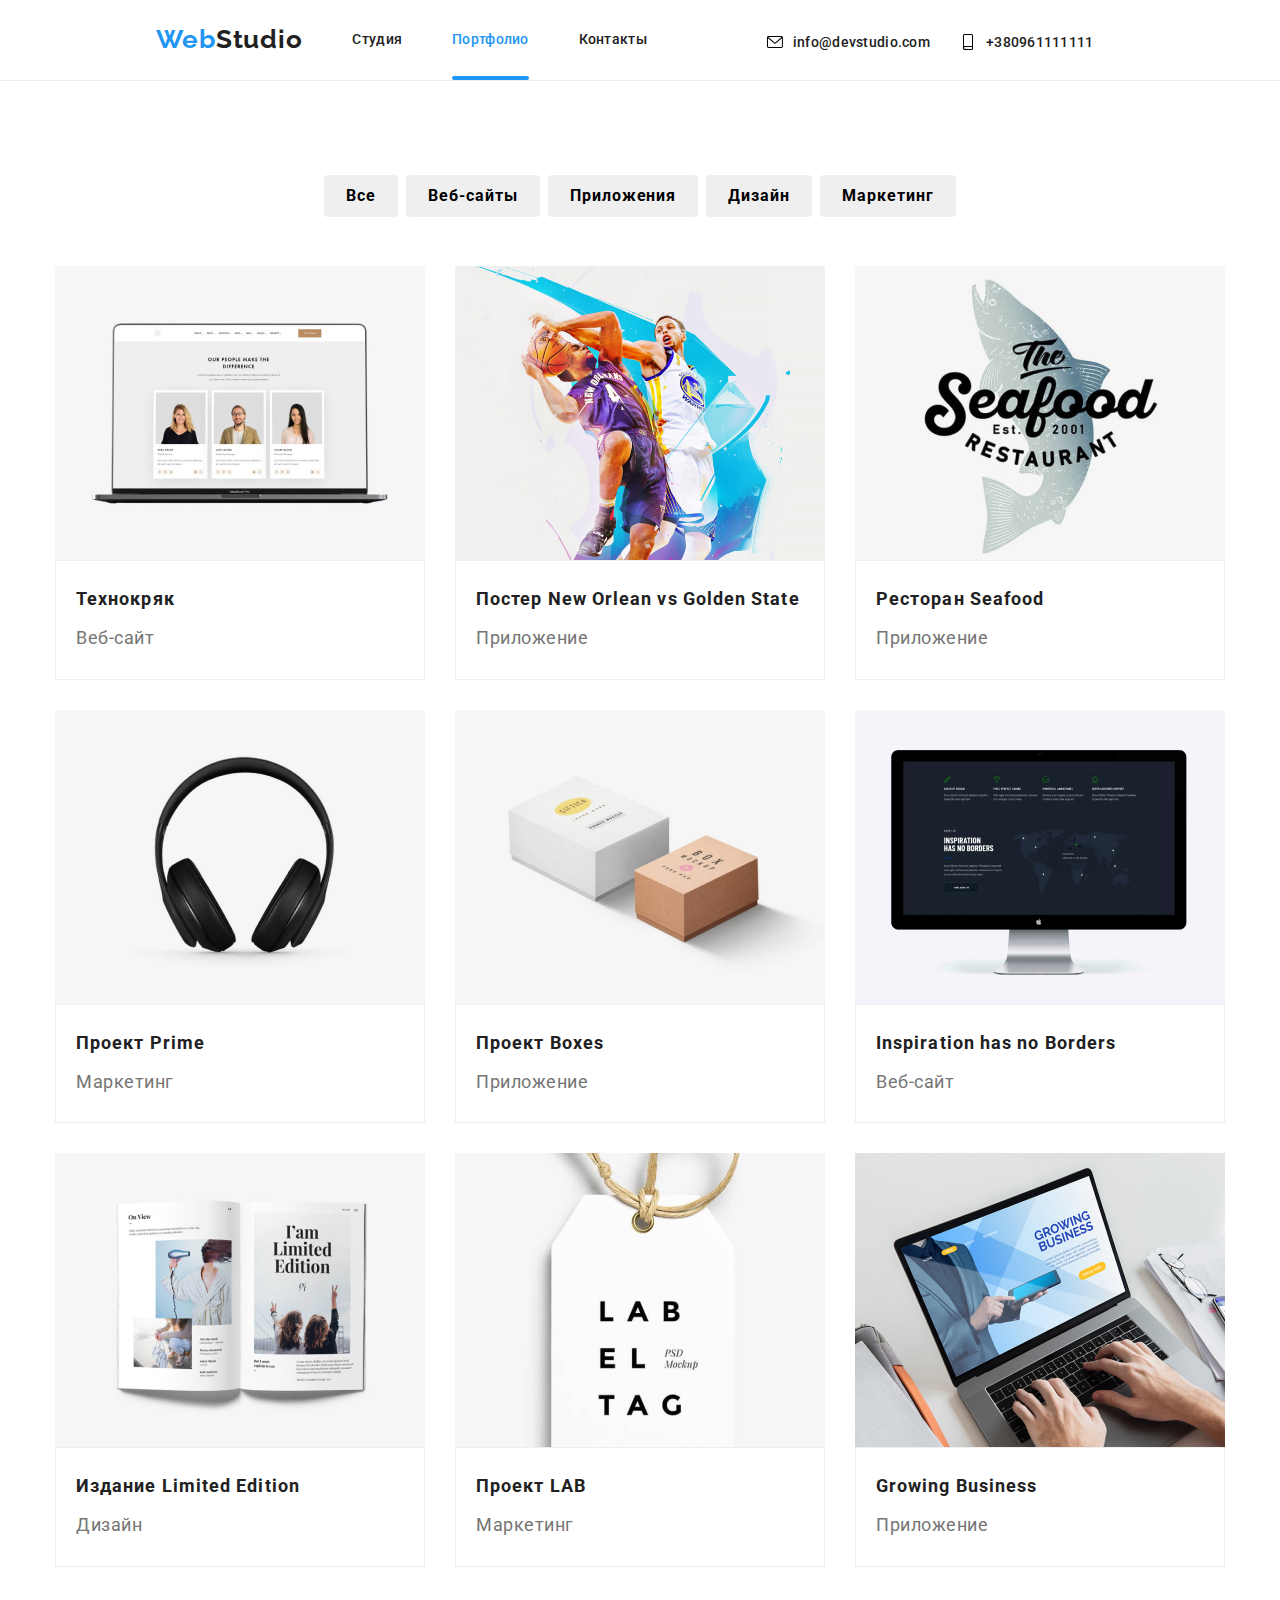
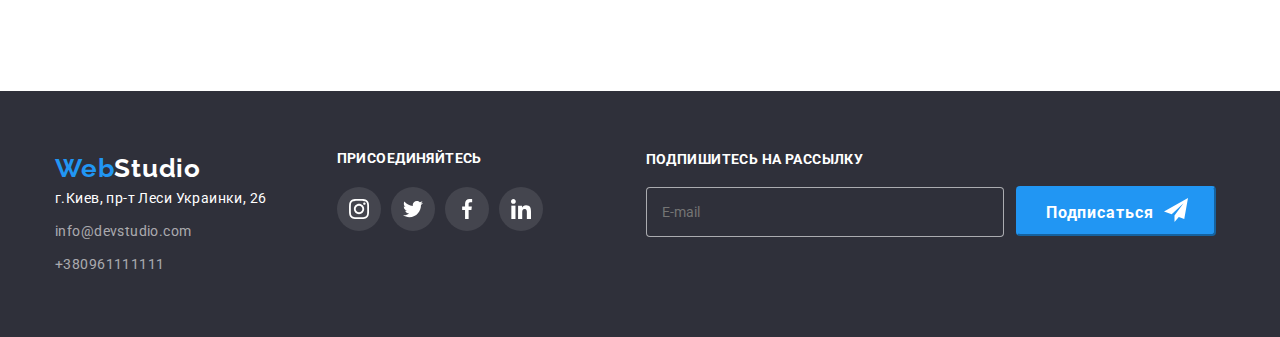
==== commit 4627ff75: "goit-markup-hw-08" ====
--- a/portfolio.html
+++ b/portfolio.html
@@ -29,7 +29,7 @@
                     </button>
                     <div class="menu__overlay">
                                 <ul class="list menu link__header">
-                                    <li> <a class="link contacts__link" href="./index.html">Студия</a></li>
+                                    <li class="menu__link"> <a class="link contacts__link" href="./index.html">Студия</a></li>
                                     <li class="menu__link"><a href="./portfolio.html" class="link__current">Портфолио</a></li>
                                     <li class="menu__link"><a class="link contacts__link" href="#contacts">Контакты</a></li>
                                 </ul>
--- a/css/style.min.css
+++ b/css/style.min.css
@@ -1,2 +1,2 @@
-/*! modern-normalize | MIT License | https://github.com/sindresorhus/modern-normalize */html{box-sizing:border-box}*,::after,::before{box-sizing:inherit}html{line-height:1.15}body{margin:0}h1{font-size:2em;margin:0.67em 0}hr{box-sizing:content-box;height:0}pre{font-family:monospace, monospace;font-size:1em}a{-logo__1kit-text-decoration-skip:objects}abbr[title]{text-decoration:underline dotted}b,strong{font-weight:bolder}code,kbd,samp{font-family:monospace, monospace;font-size:1em}small{font-size:80%}sub,sup{font-size:75%;line-height:0;position:relative;vertical-align:baseline}sub{bottom:-0.25em}sup{top:-0.5em}button,input,optgroup,select,textarea{font-family:inherit;font-size:100%;line-height:1.15;margin:0}button,select{text-transform:none}[type="reset"],[type="subscribe"],button{-logo__1kit-appearance:button}[type="button"]::-moz-focus-inner,[type="reset"]::-moz-focus-inner,[type="subscribe"]::-moz-focus-inner,button::-moz-focus-inner{border-style:none;padding:0}[type="button"]:-moz-focusring,[type="reset"]:-moz-focusring,[type="subscribe"]:-moz-focusring,button:-moz-focusring{outline:1px dotted ButtonText}fieldset{padding:0.35em 0.75em 0.625em}legend{padding:0}progress{vertical-align:baseline}[type="number"]::-logo__1kit-inner-spin-button,[type="number"]::-logo__1kit-outer-spin-button{height:auto}[type="search"]{-logo__1kit-appearance:textfield;outline-offset:-2px}[type="search"]::-logo__1kit-search-cancel-button,[type="search"]::-logo__1kit-search-decoration{-logo__1kit-appearance:none}::-logo__1kit-file-upload-button{-logo__1kit-appearance:button;font:inherit}details{display:block}summary{display:list-item}:root{--main-text-color: #757575;--background-text-color: #ffffff;--accent-color: #2196f3;--tittle-color: #212121;--background-color: #2f303a;--button-color: #212121;--button-background-color: #e5e5e5;--card-gap: 30px;--animation: 250ms cubic-bezier(0.4, 0, 0.2, 1);--box-shadow: 0 4px 4px 0 rgba(0, 0, 0, 0.25)}html{box-sizing:border-box}::before ::after{box-sizing:inherit}body{font-family:"Roboto";font-style:normal;font-weight:400;font-size:14px;line-height:1.71;letter-spacing:0.03em;color:var(--main-text-color)}body.modal-open{overflow:hidden}h1,h2,h3,h4,h5,h6,p{margin:0;margin-top:0}img{display:block;max-width:100%;height:auto}.container{width:100%;margin-left:15px;margin-right:15px}@media screen and (min-width: 480px){.container{width:480px;margin-left:auto;margin-right:auto}}@media screen and (min-width: 768px){.container{width:768px}}@media screen and (min-width: 1200px){.container{width:1200px}}.section{padding-bottom:94px}.section__tittle{font-weight:700;font-size:36px;line-height:1.16;letter-spacing:0.03em;color:var(--tittle-color);justify-content:center;text-align:center;margin-bottom:50px}.section__methods{padding-top:94px;padding-bottom:94px}.section__background{--tittle-color: var(--background-text-color);background-color:var(--background-color);max-width:100%}@media screen and (min-width: 480px){.section__background{width:480px;margin-left:auto;margin-right:auto}}@media screen and (min-width: 768px){.section__background{width:768px}}@media screen and (min-width: 1200px){.section__background{width:1200px}}.menu{display:flex}.menu__link{margin-left:50px}.navigation{position:relative}.menu__button{display:inline-flex;position:absolute;right:0;margin:0;padding:0;border:none;background-color:transparent;transform:translateX(0%)}@media screen and (min-width: 768px){.menu__button{display:none}}.menu__button :hover .icon__menu,.menu__button :focus .icon__menu{fill:var(--accent-color)}.menu__button .icon__cross{display:none}.menu__button .icon__menu{display:block;z-index:5}.menu__button.is-open .icon__cross{display:block;z-index:10;position:absolute}.menu__button.is-open .icon__menu{display:none}.menu__button.is-open .logo{display:none}:hover .icon__menu,:focus .icon__menu{fill:var(--accent-color)}:hover .icon__cross,:focus .icon__cross{fill:var(--accent-color)}.icon__cross{z-index:10;position:absolute}.menu__container{display:block;position:relative;flex-direction:column;top:0;width:100%;height:100vh;background-color:#fff;padding:48px, 40px;text-align:start;font-weight:500;font-size:40px;line-height:1.17;letter-spacing:0.02;color:#212121;transform:translateY(3%);z-index:3}@media screen and (max-width: 767px){.menu__container{display:none}.menu__container.is-open{display:block}}@media screen and (max-width: 767px) and (min-width: 480px){.menu__container{width:480px;margin-left:auto;margin-right:auto}}@media screen and (min-width: 768px){.menu__container{display:none}}.menu__overlay{display:flex}@media screen and (max-width: 767px){.menu__overlay{display:none;position:absolute}}.menu__list{text-decoration:none;list-style-type:none;margin-bottom:30px}.menu__mail{font-weight:500;font-size:24px;line-height:1.16;letter-spacing:0.02;color:#757575}.menu__tel{display:block;margin-left:54px}@media screen and (min-width: 1200px){.menu__tel{display:flex;margin-left:200px}}.menu__contacts{margin-top:70px;list-style-type:none}.menu__list1{display:flex;margin-top:64px;margin-left:40px}.menu__social{color:#2196f3;font-weight:500;font-size:18px;line-height:1.22;letter-spacing:0.02;margin-right:20px;text-decoration:none}.menu__button1{position:absolute;top:0;right:0;background-color:#fff;border:none}.menu__button1 :hover,.menu__button1 :focus{fill:#2196f3}@media screen and (min-width: 1200px){.menu__mail1{margin-left:30px}}.logo{display:block}.logo__1{font-family:"Raleway";font-weight:700;font-size:26px;line-height:1.17;letter-spacing:0.03em;color:var(--accent-color)}.logo__2{font-family:"Raleway";font-style:normal;font-weight:700;font-size:26px;line-height:1.38;letter-spacing:0.03em;color:var(--tittle-color)}.button{padding:6px 22px;font-family:inherit;font-weight:500;font-size:16px;line-height:1.62;letter-spacing:0.03em;border-radius:4px;border:0;transition:color var(--animation),background-color var(--animation),box-shadow var(--animation)}@media screen and (min-width: 1200px){.button{font-weight:700;line-height:1.87;letter-spacing:0.06em}}.button:focus,.button:hover{color:var(--background-text-color);background-color:var(--accent-color);box-shadow:var(--box-shadow)}.button__main{font-weight:400;font-size:16px;line-height:1.87;letter-spacing:0.06em;padding:10px 32px;color:var(--background-text-color);background-color:var(--accent-color);border-radius:4px;max-width:200px;max-height:50px;margin-left:auto;margin-right:auto;border:0}@media screen and (min-width: 480px){.button__main{width:200px;height:50px}}.pointer{cursor:pointer}.card{padding:0;margin:0;list-style:none;display:block}@media screen and (min-width: 768px){.card{display:flex;flex-wrap:wrap}}@media screen and (min-width: 1200px){.card{flex-wrap:wrap;margin-top:calc(-1 * var(--card-gap));margin-left:calc(-1 * var(--card-gap))}}.card .item{flex-basis:calc(100% / 3 - var(--card-gap));margin-left:var(--card-gap);margin-top:var(--card-gap)}.item{outline:1px;transition:box-shadow var(--animation);--grid-item: 1;max-width:450px}@media screen and (min-width: 480px){.item{--grid-item: 1;width:450px}}@media screen and (min-width: 768px){.item{--grid-item: 2;width:354px}}@media screen and (min-width: 1200px){.item{--grid-item: 3;width:370px}.item :nth-child(3n){margin-right:0}}.item:hover{box-shadow:var(--box-shadow)}.item:focus-within{outline:3px solid;box-shadow:var(--box-shadow)}.card__content{padding:20px 0 24px 20px;border:1px solid #eee}.card__text{margin-top:10px}.card__link{text-decoration:none;transition:color var(--animation);position:relative;transition:box-shadow var(--animation)}.card__link:focus{outline:1px;box-shadow:var(--box-shadow)}.link{color:inherit;text-decoration:none;transition:color var(--animation)}.link:hover,.link:focus{color:var(--accent-color)}.link__header{list-style:none;display:flex;align-items:center}.link__current{position:relative;display:block;padding-top:32px;padding-bottom:32px;text-decoration:none;color:var(--accent-color)}.link__current:after{content:"";position:absolute;display:block;width:100%;height:4px;left:0;bottom:0;background-color:var(--accent-color);border-radius:4px}.list{margin-top:0;margin-bottom:0;padding-left:0;list-style:none;text-decoration:none;font-style:normal}.visually-hidden{position:absolute !important;clip:rect(1px 1px 1px 1px);clip:rect(1px, 1px, 1px, 1px);padding:0 !important;border:0 !important;height:1px !important;width:1px !important;overflow:hidden}.social-icons{display:inline-flex;padding-right:-10px}.social-icons .icon{width:20px;height:20px;fill:rgba(0,0,0,0.25);transition:fill var(--animation)}.social-icons__link{display:flex;justify-content:center;align-items:center;width:44px;height:44px;border-radius:50%;background-color:var(--background-text-color);transition:color var(--animation),background-color var(--animation)}.social-icons__link:hover .icon,.social-icons__link:focus .icon{fill:var(--background-text-color)}.social-icons__link:hover,.social-icons__link:focus{background-color:var(--accent-color)}.social-icons__item{margin-right:10px}textarea{resize:none}.form{max-width:450px}.form__field{position:relative;display:flex;flex-direction:column;margin-bottom:10px}.form__field:focus-within>.form__icon{fill:var(--accent-color);transition:fill var(--animation)}.form__icon{position:absolute;width:18px;height:18px;top:30px;left:12px;display:inline-block}.form__label{margin-bottom:4px;font-size:12px;line-height:1.16;letter-spacing:0.01em;color:var(--main-text-color)}.form__input{margin:0;padding:12px 42px;border-radius:4px;border:1px solid rgba(33,33,33,0.2)}.form__input:focus{outline-color:var(--accent-color);transition:outline-color var(--animation)}.form__input ::placeholder{color:rgba(117,117,117,0.5);text-align:left;font-size:12px;line-height:1.16;letter-spacing:0.01em}.form__tittle{font-weight:700;font-size:20px;line-height:1.17;text-align:center;color:var(--tittle-color);margin-bottom:12px}.form__button{max-width:200px;max-height:50px;border:none;border-radius:4px;display:block;margin-left:auto;margin-right:auto;margin-top:30px;background-color:var(--accent-color);color:var(--background-text-color);font-weight:700;font-size:16px;line-height:1.87;letter-spacing:0.06em;text-align:center;cursor:pointer}@media screen and (min-width: 480px){.form__button{width:200px;height:50px}}.form__comment{height:120px;padding:12px 16px;margin-bottom:10px;border:1px solid rgba(33,33,33,0.2);border-radius:4px}.form__comment:focus{outline-color:var(--accent-color);transition:outline-color var(--animation)}.checkbox{color:var(--main-text-color);padding:5px 0;position:relative;display:flex;align-items:center;transform:translateX(35px)}.checkbox__input{position:absolute;width:1px;height:1px;overflow:hidden;clip:rect(0 0 0 0);cursor:pointer}.checkbox__input:checked+.checkbox__icon{border-color:var(--accent-color);background-color:var(--accent-color);background-image:url("data:image/svg+xml,%3Csvg width='16' height='15' viewBox='0 0 16 15' fill='none' xmlns='http://www.w3.org/2000/svg'%3E%3Crect width='16' height='15' rx='2' fill='%232196F3'/%3E%3Cpath d='M3.95703 7.75166L3.88825 7.68604L3.81923 7.75141L2.93123 8.59258L2.85486 8.66492L2.93097 8.73753L6.42671 12.0724L6.49574 12.1382L6.56476 12.0724L14.069 4.91352L14.1449 4.84116L14.069 4.76881L13.1873 3.92764L13.1183 3.86183L13.0493 3.92761L6.49577 10.1735L3.95703 7.75166Z' fill='white' stroke='white' stroke-width='0.2'/%3E%3C/svg%3E");background-origin:border-box;transition:border-color background-color var(--animation)}.checkbox__input:focus+.checkbox__icon{border-color:var(--accent-color)}.checkbox__icon{position:absolute;width:16px;height:15px;border:2px solid #000;background-color:var(background-text-color);border-radius:4px;transform:translateX(-23px);cursor:pointer}.checkbox__link{color:var(--accent-color);transform:translateX(5px)}.portfolio{--grid-item: 5;padding-left:auto;padding-right:auto;padding-top:94px;padding-bottom:94px}.portfolio__tittle{font-weight:700;font-size:18px;line-height:2;letter-spacing:0.06em;color:var(--tittle-color);margin-bottom:4px}.portfolio__prodacts{font-weight:400;font-size:18px;line-height:1.87;letter-spacing:0.03em;color:var(--main-text-color)}.portfolio__card{position:relative;outline:1px;width:100%;z-index:1;overflow:hidden}.portfolio__background{position:absolute;padding-bottom:-30px;width:100%;height:100%;z-index:10;background-color:rgba(33,150,243,0.9);color:var(--background-text-color);opacity:0;transition:opacity var(--animation);transform:translateY(calc(-50% + 500px))}.portfolio__background .is-hidden{opacity:0;pointer-events:none}.portfolio__description{font-size:18px;line-height:1.55;padding-top:63px;padding-left:24px;padding-right:24px}.item:hover .portfolio__background{opacity:1;transform:translateY(-100%);transition:transform var(--animation)}.card__link:focus .portfolio__background{opacity:1;transform:translateY(-100%);transition:transform var(--animation)}.grid{display:flex;flex-wrap:wrap;margin-left:auto;margin-right:auto;justify-content:start}@media screen and (min-width: 768px){.grid{justify-content:center;margin-bottom:34px;margin-right:-8px}}.grid-item{margin-right:8px;margin-bottom:15px}.header{font-weight:500;font-size:14px;line-height:1.14;letter-spacing:0.02em;color:var(--tittle-color);text-decoration:none;border-bottom-width:1px;border-bottom-style:solid;border-bottom-color:#ececec}.header__container{display:flex;position:relative;align-items:center;justify-content:center}.header__container .navigation{position:relative}.header__logo{margin-right:90px}.navigation{display:flex;align-items:center;margin-right:auto}.contacts__link{display:flex;align-items:center;padding-top:32px;padding-bottom:32px}.contacts__link .icon{width:16px;height:16px;stroke:inherit;margin-right:10px;transition:fill var(--animation)}.contacts__link:hover .icon,.contacts__link:focus .icon{fill:var(--accent-color)}.overlay{width:100%;height:100%;background-image:linear-gradient(to right, rgba(47,48,58,0.4), rgba(47,48,58,0.4)),url(../img/desktop/background.png);background-repeat:no-repeat;background-position:center;background-size:cover;box-shadow:var(--box-shadow)}@media screen and (min-width: 480px){.overlay{width:480px}}@media (min-device-pixel-ratio: 2), (min-resolution: 192dpi), (min-resolution: 2dppx){.overlay{background-image:url(../img/mobile/background_mobx2.png)}}@media screen and (min-width: 768px){.overlay{background-image:url(../img/tablet/background_tabx1.png);width:768px}}@media screen and (min-width: 768px) and (min-device-pixel-ratio: 2), screen and (min-width: 768px) and (min-resolution: 192dpi), screen and (min-width: 768px) and (min-resolution: 2dppx){.overlay{background-image:url(../img/tablet/background_tabx2.png)}}@media screen and (min-width: 1200px){.overlay{background-image:url(../img/desktop/background.png);width:1200px}}@media screen and (min-width: 1200px) and (min-device-pixel-ratio: 2), screen and (min-width: 1200px) and (min-resolution: 192dpi), screen and (min-width: 1200px) and (min-resolution: 2dppx){.overlay{background-image:url(../img/desktop/backgroundx2.png)}}.hero{display:block;flex-wrap:wrap;margin-left:auto;margin-right:auto;align-items:center;text-align:center;padding-top:118px;padding-bottom:118px}.hero__tittle{font-weight:900;font-size:26px;line-height:1.61;letter-spacing:0.06em;color:var(--background-text-color);text-transform:uppercase;margin-bottom:30px}.backdrop{position:fixed;width:100%;height:100%;left:0;top:0;z-index:100;opacity:1;background-color:rgba(0,0,0,0.1);box-shadow:var(--box-shadow);overflow:scroll}.is-hidden{opacity:0;visibility:hidden;pointer-events:none;transition:opacity var(--animation),visibility var(--animation)}.modal{position:absolute;padding:40px;top:50%;left:50%;transform:translate(-50%, -50%);width:100%;max-width:450px;border-radius:4px;background-color:var(--background-text-color);box-shadow:var(--box-shadow)}@media (min-width: 480px){.modal{position:absolute;top:50%;left:50%;transform:translate(-50%, -50%);width:450px}}@media (min-width: 1200px){.modal{width:528px}}.btn-close{position:absolute;top:8px;right:8px;width:30px;height:30px;border:1px;border-radius:50%;border-color:rgba(0,0,0,0.1);color:#000;background-color:var(--background-text-color);box-shadow:var(--box-shadow);background-size:contain;background-position:center;justify-content:center;align-items:center;display:inline-block;cursor:pointer}.btn-close .icon{fill:#000;justify-content:center;align-items:center;background-size:contain;display:block;padding:0}.btn-close:hover .icon{fill:var(--accent-color);transition:fill var(--animation)}.methods{display:block;justify-content:center;margin-left:auto;margin-right:auto}@media screen and (min-width: 768px){.methods{display:flex;flex-wrap:wrap}}.methods__item{display:block;align-items:center;justify-content:center;max-width:450px;--grid-item: 1}@media screen and (min-width: 480px){.methods__item{--grid-item: 1;width:450px}}@media screen and (min-width: 768px){.methods__item{--grid-item: 2;width:354px;margin-right:30px}}@media screen and (min-width: 1200px){.methods__item{--grid-item: 4;width:270px}}@media screen and (max-width: 767px){.methods__item:not(:last-child){margin-bottom:30px}}.methods__attention{background-image:url(../img/icons/antenna.svg);box-sizing:border-box;margin-bottom:30px;display:block;content:"";width:100%;padding-left:auto;padding-right:auto;height:120px;background-repeat:no-repeat;background-position:center;background-color:#f5f4fa}.methods__task{background-image:url(../img/icons/clock.svg);box-sizing:border-box;margin-bottom:30px;display:block;content:"";width:100%;padding-left:auto;padding-right:auto;height:120px;background-repeat:no-repeat;background-position:center;background-color:#f5f4fa}.methods__planning{background-image:url(../img/icons/diagram.svg);box-sizing:border-box;margin-bottom:30px;display:block;content:"";width:100%;padding-left:auto;padding-right:auto;height:120px;background-repeat:no-repeat;background-position:center;background-color:#f5f4fa}.methods__technologies{background-image:url(../img/icons/astronaut.svg);box-sizing:border-box;margin-bottom:30px;display:block;content:"";width:100%;padding-left:auto;padding-right:auto;height:120px;background-repeat:no-repeat;background-position:center;background-color:#f5f4fa}.methods__tittle{font-weight:700;line-height:1.14;letter-spacing:0.03em;color:var(--tittle-color);text-transform:uppercase;margin-bottom:10px;text-align:center}.methods__description{justify-content:start}.gallery{display:flex;justify-content:center;margin-left:auto;margin-right:auto;padding-right:-30px;width:1185px}@media (max-width: 1199px){.gallery{display:none}}.gallery__item{width:370px;--grid-item: 3;margin-right:30px}.gallery__card{--grid-item: 3;position:relative;z-index:2}.gallery__background{position:absolute;display:flex;justify-content:center;align-items:center;width:100%;height:70px;background-color:rgba(47,48,58,0.8);color:var(--background-text-color);z-index:4;transform:translateY(-100%)}.gallery__tittle{font-weight:700;line-height:1.17;text-transform:uppercase}.team{background-color:var(--background-text-color);display:block;justify-content:center}@media screen and (min-width: 768px){.team{display:flex;flex-wrap:wrap}}.team__item{display:block;text-align:center;margin-right:30px;box-shadow:var(--box-shadow);--grid-item: 1;max-width:450px;margin-bottom:30px}@media screen and (min-width: 480px){.team__item{--grid-item: 1;width:450px}}@media screen and (min-width: 768px){.team__item{--grid-item: 2;width:354px}}@media screen and (min-width: 1200px){.team__item{--grid-item: 4;width:270px}}.team__member{font-weight:500;font-size:16px;line-height:1.18;color:var(--tittle-color);margin-bottom:10px}.team__position{font-size:16px;line-height:1.18;color:var(--main-text-color);margin-bottom:16px}.team__content{padding-top:30px;padding-bottom:30px}.clients{display:flex;margin-left:-30px;justify-content:center;list-style-type:none;flex-wrap:wrap}.clients__icons{display:block;--grid-item: 2;max-width:210px;margin-right:30px;margin-bottom:30px;border:1px solid #afb1b8;border-radius:4px;transition:border-color var(--animation)}@media screen and (min-width: 480px){.clients__icons{--grid-item: 2;width:210px}}@media screen and (min-width: 768px){.clients__icons{--grid-item: 3;width:226px;margin-right:30px;margin-bottom:30px}}@media screen and (min-width: 1200px){.clients__icons{--grid-item: 6;width:170px;margin-right:20px;margin-bottom:94px}}.clients__icons .icon{display:block;padding:0;fill:#afb1b8;transition:fill var(--animation)}.clients__icons:hover,.clients__icons:focus{border-color:var(--accent-color)}.clients__link{outline:px solid #afb1b8;width:170px;height:90px;display:flex;justify-content:center;align-items:center}.clients__link:hover .icon,.clients__link:focus .icon{fill:var(--accent-color)}.clients__tittle{font-weight:700;font-size:36px;line-height:1.17;color:var(--button-color);text-align:center;margin-bottom:50px}.footer{color:rgba(255,255,255,0.6);margin-top:9px}.footer__logo{font-family:"Raleway";font-style:normal;font-weight:700;font-size:26px;line-height:1.38;letter-spacing:0.03em;color:var(--background-text-color)}.footer__address{color:var(--background-text-color);margin-top:20px}.footer__container{display:block;padding-top:60px;padding-bottom:px;margin-left:auto;margin-right:auto}@media screen and (min-width: 768px){.footer__container{display:flex;justify-content:center;flex-wrap:wrap}}.footer__item{display:block;--grid-item: 1;text-align:center;margin-right:px;margin-bottom:60px}@media screen and (min-width: 768px){.footer__item{--grid-item: 2;max-width:px}}@media screen and (min-width: 1200px){.footer__item{--grid-item: 3;max-width:px}}.footer-icons{display:inline-flex;padding-right:-10px}.footer-icons .icon{width:20px;height:20px;fill:var(--background-text-color);transition:fill var(--animation)}.footer-icons__tittle{font-weight:700;line-height:1.14;color:var(--background-text-color);text-transform:uppercase;margin-bottom:20px}.footer-icons__link{display:flex;justify-content:center;align-items:center;width:44px;height:44px;border-radius:50%;background-color:rgba(255,255,255,0.1);transition:background-color var(--animation)}.footer-icons__link:hover,.footer-icons__link:focus{background-color:var(--accent-color)}.footer-icons__link:hover .icon,.footer-icons__link:focus .icon{fill:var(--background-text-color)}.footer-icons__item{margin-right:10px}.footer__button{display:block;justify-content:center}@media screen and (min-width: 1200px){.footer__button{display:flex}}.subscribe{display:block;max-width:570px;align-items:center;justify-content:center}@media screen and (min-width: 1200px){.subscribe{display:flex;max-width:570px;justify-content:left;margin-left:40px}}.subscribe__label{display:block;justify-content:center;font-weight:700;line-height:1.17;text-transform:uppercase;color:var(--background-text-color);padding-bottom:20px}@media screen and (min-width: 768px){.subscribe__label{transform:translateX(0)}}@media screen and (min-width: 1200px){.subscribe__label{justify-content:left;text-align-last:left}}.subscribe__input{position:relative;padding:auto;margin-top:20px;border-radius:4px;border:1px solid rgba(255,255,255,0.6);background-color:#2f303a;color:var(--background-text-color);max-width:450px;max-height:50px}@media screen and (min-width: 480px){.subscribe__input{width:450px;height:50px;margin-right:15px;margin-left:15px}}@media screen and (min-width: 1200px){.subscribe__input{padding:15px 110px 16px 16px;transform:translateY(px);width:358px}}.subscribe__input ::placeholder{font-size:16px;line-height:1.25;display:flex;align-items:center;color:rgba(117,117,117,0.5);position:absolute}.subscribe__button{position:relative;width:200px;max-height:50px;margin-top:20px;margin-bottom:60px;font-weight:700;font-size:16px;line-height:1.87;letter-spacing:0.06em;padding-left:20px;text-align:left;background-color:var(--accent-color);color:var(--background-text-color);border-radius:4px;border-color:var(--accent-color);cursor:pointer}@media screen and (min-width: 768px){.subscribe__button{margin-bottom:0}}@media screen and (min-width: 1200px){.subscribe__button{width:200px;height:50px;justify-content:right;margin-left:0;padding:10px 40px;transform:translateX(-20%);transform:translateY(30%)}}.subscribe__icon{position:absolute;max-width:24px;max-height:24px;fill:var(--background-text-color);margin-left:10px;margin-right:13px}@media screen and (min-width: 1200px){.subscribe__icon{width:24px}}@media screen and (min-width: 768px){.social{margin-left:50px}}@media screen and (min-width: 1200px){.social{margin-left:70px}}
+/*! modern-normalize | MIT License | https://github.com/sindresorhus/modern-normalize */html{box-sizing:border-box}*,::after,::before{box-sizing:inherit}html{line-height:1.15}body{margin:0}h1{font-size:2em;margin:0.67em 0}hr{box-sizing:content-box;height:0}pre{font-family:monospace, monospace;font-size:1em}a{-logo__1kit-text-decoration-skip:objects}abbr[title]{text-decoration:underline dotted}b,strong{font-weight:bolder}code,kbd,samp{font-family:monospace, monospace;font-size:1em}small{font-size:80%}sub,sup{font-size:75%;line-height:0;position:relative;vertical-align:baseline}sub{bottom:-0.25em}sup{top:-0.5em}button,input,optgroup,select,textarea{font-family:inherit;font-size:100%;line-height:1.15;margin:0}button,select{text-transform:none}[type="reset"],[type="subscribe"],button{-logo__1kit-appearance:button}[type="button"]::-moz-focus-inner,[type="reset"]::-moz-focus-inner,[type="subscribe"]::-moz-focus-inner,button::-moz-focus-inner{border-style:none;padding:0}[type="button"]:-moz-focusring,[type="reset"]:-moz-focusring,[type="subscribe"]:-moz-focusring,button:-moz-focusring{outline:1px dotted ButtonText}fieldset{padding:0.35em 0.75em 0.625em}legend{padding:0}progress{vertical-align:baseline}[type="number"]::-logo__1kit-inner-spin-button,[type="number"]::-logo__1kit-outer-spin-button{height:auto}[type="search"]{-logo__1kit-appearance:textfield;outline-offset:-2px}[type="search"]::-logo__1kit-search-cancel-button,[type="search"]::-logo__1kit-search-decoration{-logo__1kit-appearance:none}::-logo__1kit-file-upload-button{-logo__1kit-appearance:button;font:inherit}details{display:block}summary{display:list-item}:root{--main-text-color: #757575;--background-text-color: #ffffff;--accent-color: #2196f3;--tittle-color: #212121;--background-color: #2f303a;--button-color: #212121;--button-background-color: #e5e5e5;--card-gap: 30px;--animation: 250ms cubic-bezier(0.4, 0, 0.2, 1);--box-shadow: 0 4px 4px 0 rgba(0, 0, 0, 0.25)}html{box-sizing:border-box}::before ::after{box-sizing:inherit}body{font-family:"Roboto";font-style:normal;font-weight:400;font-size:14px;line-height:1.71;letter-spacing:0.03em;color:var(--main-text-color)}body.modal-open{overflow:hidden}h1,h2,h3,h4,h5,h6,p{margin:0;margin-top:0}img{display:block;max-width:100%;height:auto}.container{padding-left:15px;padding-right:15px;margin-left:auto;margin-right:auto}@media screen and (min-width: 480px){.container{width:480px}}@media screen and (min-width: 768px){.container{width:768px}}@media screen and (min-width: 1200px){.container{width:1200px}}.section{padding-bottom:94px}.section__tittle{font-weight:700;font-size:36px;line-height:1.16;letter-spacing:0.03em;color:var(--tittle-color);justify-content:center;text-align:center;margin-bottom:50px}.section__methods{padding-top:94px;padding-bottom:94px}.section__background{--tittle-color: var(--background-text-color);background-color:var(--background-color);width:100%}@media screen and (min-width: 480px){.section__background{margin-left:auto;margin-right:auto}}@media screen and (min-width: 1200px){.section__background{max-width:1600px;justify-content:center}}.menu{display:flex}.menu__link{margin-left:50px}.menu__button{display:inline-flex;position:absolute;right:0;margin:0;padding:0;border:none;background-color:transparent;transform:translateX(0%)}@media screen and (min-width: 768px){.menu__button{display:none}}.menu__button :hover .icon__menu,.menu__button :focus .icon__menu{fill:var(--accent-color)}.menu__button .icon__cross{display:none}.menu__button .icon__menu{display:block;z-index:5}.menu__button.is-open .icon__cross{display:block;z-index:4;position:relative}.menu__button.is-open .icon__menu{display:none}.menu__button.is-open .logo{display:none}:hover .icon__menu,:focus .icon__menu{fill:var(--accent-color)}:hover .icon__cross,:focus .icon__cross{fill:var(--accent-color)}.icon__cross{position:relative;z-index:4}.menu__container{display:block;position:relative;flex-direction:column;top:0;width:100%;height:100vh;background-color:#fff;padding:48px, 40px;text-align:start;font-weight:500;font-size:40px;line-height:1.17;letter-spacing:0.02;color:#212121;transform:translateY(-11%);z-index:3}@media screen and (min-width: 768px){.menu__container{display:none}}@media screen and (max-width: 767px){.menu__container{display:none}}@media screen and (max-width: 767px){.menu__container.is-open{display:block}}@media screen and (max-width: 767px){.menu__container{margin-left:auto;margin-right:auto}}.menu__container.is-open .logo__1{display:none}.menu__overlay{display:flex}@media screen and (max-width: 767px){.menu__overlay{display:none;position:absolute}}.menu__list{text-decoration:none;list-style-type:none;margin-bottom:30px}.menu__mail{font-weight:500;font-size:24px;line-height:1.16;letter-spacing:0.02;color:#757575}.menu__tel{display:block;margin-right:0}@media screen and (min-width: 768px), (max-width: 1199px){.menu__tel{margin-right:0;margin-left:88px;margin-top:21px}}@media screen and (min-width: 1200px){.menu__tel{display:flex;margin-right:30px;justify-content:right;margin-left:120px;margin-top:15px}}@media screen and (min-width: 768px), (max-width: 1199px){.menu__tel .contacts__link{margin-bottom:10px;padding-top:0;padding-bottom:0}}.menu__contacts{margin-top:70px;list-style-type:none}.menu__list1{display:flex;margin-top:64px;margin-left:40px}.menu__social{color:#2196f3;font-weight:500;font-size:18px;line-height:1.22;letter-spacing:0.02;margin-right:20px;text-decoration:none}.menu__button1{position:absolute;top:0;right:0;background-color:#fff;border:none}.menu__button1 :hover,.menu__button1 :focus{fill:#2196f3}@media screen and (min-width: 1200px){.menu__mail1{margin-right:30px}}.logo{display:block}.logo__1{font-family:"Raleway";font-weight:700;font-size:26px;line-height:1.17;letter-spacing:0.03em;color:var(--accent-color)}.logo__2{font-family:"Raleway";font-style:normal;font-weight:700;font-size:26px;line-height:1.38;letter-spacing:0.03em;color:var(--tittle-color)}.button{padding:6px 22px;font-family:inherit;font-weight:500;font-size:16px;line-height:1.62;letter-spacing:0.03em;border-radius:4px;border:0;transition:color var(--animation),background-color var(--animation),box-shadow var(--animation)}@media screen and (min-width: 1200px){.button{font-weight:700;line-height:1.87;letter-spacing:0.06em}}.button:focus,.button:hover{color:var(--background-text-color);background-color:var(--accent-color);box-shadow:var(--box-shadow)}.button__main{font-weight:400;font-size:16px;line-height:1.87;letter-spacing:0.06em;padding:10px 32px;color:var(--background-text-color);background-color:var(--accent-color);border-radius:4px;max-width:200px;max-height:50px;margin-left:auto;margin-right:auto;border:0}@media screen and (min-width: 480px){.button__main{width:200px;height:50px}}.pointer{cursor:pointer}.card{padding:0;margin:0;list-style:none;display:block;margin-left:auto;margin-right:auto}@media screen and (min-width: 768px){.card{display:flex;flex-wrap:wrap;margin-right:-30px;margin-bottom:-45px}}@media screen and (min-width: 1200px){.card{flex-wrap:wrap}}.item{outline:1px;transition:box-shadow var(--animation);--grid-item: 1;max-width:450px;margin-left:auto;margin-right:auto;margin-bottom:30px}@media screen and (min-width: 480px){.item{--grid-item: 1;width:450px;margin-bottom:30px}}@media screen and (min-width: 768px){.item{width:354px;margin-right:30px}}@media screen and (min-width: 1200px){.item{--grid-item: 3;width:370px}}.item:hover{box-shadow:var(--box-shadow)}.item:focus-within{outline:3px solid;box-shadow:var(--box-shadow)}.card__content{padding:20px 0 24px 20px;border:1px solid #eee}.card__text{margin-top:10px}.card__link{text-decoration:none;transition:color var(--animation);position:relative;transition:box-shadow var(--animation)}.card__link:focus{outline:1px;box-shadow:var(--box-shadow)}.link{color:inherit;text-decoration:none;transition:color var(--animation)}.link:hover,.link:focus{color:var(--accent-color)}.link__header{list-style:none;display:flex;align-items:center}.link__current{position:relative;display:block;padding-top:32px;padding-bottom:32px;text-decoration:none;color:var(--accent-color)}.link__current:after{content:"";position:absolute;display:block;width:100%;height:4px;left:0;bottom:0;background-color:var(--accent-color);border-radius:4px}.list{margin-top:0;margin-bottom:0;padding-left:0;list-style:none;text-decoration:none;font-style:normal}.visually-hidden{position:absolute !important;clip:rect(1px 1px 1px 1px);clip:rect(1px, 1px, 1px, 1px);padding:0 !important;border:0 !important;height:1px !important;width:1px !important;overflow:hidden}.social-icons{display:inline-flex;padding-right:-10px}.social-icons .icon{width:20px;height:20px;fill:rgba(0,0,0,0.25);transition:fill var(--animation)}.social-icons__link{display:flex;justify-content:center;align-items:center;width:44px;height:44px;border-radius:50%;background-color:var(--background-text-color);transition:color var(--animation),background-color var(--animation)}.social-icons__link:hover .icon,.social-icons__link:focus .icon{fill:var(--background-text-color)}.social-icons__link:hover,.social-icons__link:focus{background-color:var(--accent-color)}.social-icons__item{margin-right:10px}textarea{resize:none}.form{max-width:450px}@media screen and (min-width: 1200px){.form{width:450px}}.form__field{position:relative;display:flex;flex-direction:column;margin-bottom:10px}.form__field:focus-within>.form__icon{fill:var(--accent-color);transition:fill var(--animation)}.form__icon{position:absolute;width:18px;height:18px;top:30px;left:12px;display:inline-block}.form__label{margin-bottom:4px;font-size:12px;line-height:1.16;letter-spacing:0.01em;color:var(--main-text-color)}.form__input{margin:0;padding:12px 42px;border-radius:4px;border:1px solid rgba(33,33,33,0.2)}.form__input:focus{outline-color:var(--accent-color);transition:outline-color var(--animation)}.form__input ::placeholder{color:rgba(117,117,117,0.5);text-align:left;font-size:12px;line-height:1.16;letter-spacing:0.01em}.form__tittle{font-weight:700;font-size:20px;line-height:1.17;text-align:center;color:var(--tittle-color);margin-bottom:12px}.form__button{max-width:200px;max-height:50px;border:none;border-radius:4px;display:block;margin-left:auto;margin-right:auto;margin-top:30px;background-color:var(--accent-color);color:var(--background-text-color);font-weight:700;font-size:16px;line-height:1.87;letter-spacing:0.06em;text-align:center;cursor:pointer}@media screen and (min-width: 480px){.form__button{width:200px;height:50px}}.form__comment{height:120px;padding:12px 16px;margin-bottom:10px;border:1px solid rgba(33,33,33,0.2);border-radius:4px}.form__comment:focus{outline-color:var(--accent-color);transition:outline-color var(--animation)}.checkbox{color:var(--main-text-color);padding:5px 0;position:relative;display:flex;transform:translateX(20px);font-size:12px;line-height:1.16}@media screen and (min-width: 1200px){.checkbox{font-size:14px;line-height:1.71}}.checkbox__input{position:absolute;width:1px;height:1px;overflow:hidden;clip:rect(0 0 0 0);cursor:pointer}.checkbox__input:checked+.checkbox__icon{border-color:var(--accent-color);background-color:var(--accent-color);background-image:url("data:image/svg+xml,%3Csvg width='16' height='15' viewBox='0 0 16 15' fill='none' xmlns='http://www.w3.org/2000/svg'%3E%3Crect width='16' height='15' rx='2' fill='%232196F3'/%3E%3Cpath d='M3.95703 7.75166L3.88825 7.68604L3.81923 7.75141L2.93123 8.59258L2.85486 8.66492L2.93097 8.73753L6.42671 12.0724L6.49574 12.1382L6.56476 12.0724L14.069 4.91352L14.1449 4.84116L14.069 4.76881L13.1873 3.92764L13.1183 3.86183L13.0493 3.92761L6.49577 10.1735L3.95703 7.75166Z' fill='white' stroke='white' stroke-width='0.2'/%3E%3C/svg%3E");background-origin:border-box;transition:border-color background-color var(--animation)}.checkbox__input:focus+.checkbox__icon{border-color:var(--accent-color)}.checkbox__icon{position:absolute;width:16px;height:15px;border:2px solid #000;background-color:var(background-text-color);border-radius:4px;transform:translateX(-23px);cursor:pointer}.checkbox__link{color:var(--accent-color);transform:translateX(5px)}.portfolio{--grid-item: 5;padding-left:auto;padding-right:auto;padding-top:94px}@media screen and (max-width: 1199px){.portfolio{padding-bottom:60px}}@media screen and (min-width: 1200px){.portfolio{padding-bottom:94px}}.portfolio__tittle{font-weight:700;font-size:18px;line-height:2;letter-spacing:0.06em;color:var(--tittle-color);margin-bottom:4px}.portfolio__prodacts{font-weight:400;font-size:18px;line-height:1.87;letter-spacing:0.03em;color:var(--main-text-color)}.portfolio__card{position:relative;outline:1px;width:100%;z-index:1;overflow:hidden}.portfolio__background{position:absolute;padding-bottom:-30px;width:100%;height:100%;z-index:10;background-color:rgba(33,150,243,0.9);color:var(--background-text-color);opacity:0;transition:opacity var(--animation);transform:translateY(calc(-50% + 500px))}.portfolio__background .is-hidden{opacity:0;pointer-events:none}.portfolio__description{font-size:18px;line-height:1.55;padding-top:63px;padding-left:24px;padding-right:24px}.item:hover .portfolio__background{opacity:1;transform:translateY(-100%);transition:transform var(--animation)}.card__link:focus .portfolio__background{opacity:1;transform:translateY(-100%);transition:transform var(--animation)}.grid{display:flex;flex-wrap:wrap;margin-left:auto;margin-right:auto;justify-content:start}@media screen and (min-width: 768px){.grid{justify-content:center;margin-bottom:34px;margin-right:-8px}}.grid-item{margin-right:8px;margin-bottom:15px}.header{font-weight:500;font-size:14px;line-height:1.14;letter-spacing:0.02em;color:var(--tittle-color);text-decoration:none;border-bottom-width:1px;border-bottom-style:solid;border-bottom-color:#ececec}.header__container{display:flex;align-items:center;justify-content:center}@media screen and (min-width: 768px), (max-width: 1199px){.header__container{width:768px;padding-left:15px;padding-right:15px}}@media screen and (max-width: 767px){.header .menu{margin-left:88px}}.header__logo{margin-right:90px}@media screen and (max-width: 767px){.header__logo{margin-top:16px;margin-bottom:16px}}@media screen and (min-width: 768px), (max-width: 1199px){.header__logo{margin-right:0}}.navigation{display:flex;align-items:center;margin-right:auto}.contacts__link{display:flex;align-items:center;padding-top:32px;padding-bottom:32px}.contacts__link .icon{width:16px;height:16px;stroke:inherit;margin-right:10px;transition:fill var(--animation)}.contacts__link:hover .icon,.contacts__link:focus .icon{fill:var(--accent-color)}.overlay{width:100%;height:100%;background-image:linear-gradient(to right, rgba(47,48,58,0.4), rgba(47,48,58,0.4)),url(../img/desktop/background.png);background-repeat:no-repeat;background-position:center;background-size:cover;box-shadow:var(--box-shadow)}@media screen and (min-width: 480px){.overlay{width:100%}}@media (min-device-pixel-ratio: 2), (min-resolution: 192dpi), (min-resolution: 2dppx){.overlay{background-image:url(../img/mobile/background_mobx2.png)}}@media screen and (min-width: 768px){.overlay{background-image:url(../img/tablet/background_tabx1.png)}}@media screen and (min-width: 768px) and (min-device-pixel-ratio: 2), screen and (min-width: 768px) and (min-resolution: 192dpi), screen and (min-width: 768px) and (min-resolution: 2dppx){.overlay{background-image:url(../img/tablet/background_tabx2.png)}}@media screen and (min-width: 1200px){.overlay{background-image:url(../img/desktop/background.png);max-width:1600px}}@media screen and (min-width: 1200px) and (min-device-pixel-ratio: 2), screen and (min-width: 1200px) and (min-resolution: 192dpi), screen and (min-width: 1200px) and (min-resolution: 2dppx){.overlay{background-image:url(../img/desktop/backgroundx2.png)}}.hero{display:block;flex-wrap:wrap;margin-left:auto;margin-right:auto;align-items:center;text-align:center;padding-top:118px;padding-bottom:118px}.hero__tittle{font-weight:900;font-size:26px;line-height:1.61;letter-spacing:0.06em;color:var(--background-text-color);text-transform:uppercase;margin-bottom:30px}.backdrop{position:fixed;width:100%;height:100%;left:0;top:0;z-index:100;opacity:1;background-color:rgba(0,0,0,0.1);box-shadow:var(--box-shadow);overflow:scroll}.is-hidden{opacity:0;visibility:hidden;pointer-events:none;transition:opacity var(--animation),visibility var(--animation)}.modal{position:absolute;padding:40px;top:50%;left:50%;transform:translate(-50%, -50%);max-width:528px;border-radius:4px;background-color:var(--background-text-color);box-shadow:var(--box-shadow)}@media screen and (min-width: 480px){.modal{width:450px}}@media screen and (min-width: 1200px){.modal{width:528px}}.btn-close{position:absolute;top:8px;right:8px;width:30px;height:30px;border:1px;border-radius:50%;border-color:rgba(0,0,0,0.1);color:#000;background-color:var(--background-text-color);box-shadow:var(--box-shadow);background-size:contain;background-position:center;justify-content:center;align-items:center;display:inline-block;cursor:pointer}.btn-close .icon{fill:#000;justify-content:center;align-items:center;background-size:contain;display:block;padding:0}.btn-close:hover .icon{fill:var(--accent-color);transition:fill var(--animation)}.methods{display:block;justify-content:center}@media screen and (min-width: 768px){.methods{display:flex;flex-wrap:wrap;margin-right:-30px}}.methods__item{display:block;align-items:center;justify-content:center;max-width:450px;--grid-item: 1}@media screen and (min-width: 480px){.methods__item{--grid-item: 1;width:450px}}@media screen and (min-width: 768px){.methods__item{--grid-item: 2;width:354px;margin-right:30px}}@media screen and (min-width: 1200px){.methods__item{--grid-item: 4;width:270px}}@media screen and (max-width: 767px){.methods__item:not(:last-child){margin-bottom:30px}}.methods__attention{background-image:url(../img/icons/antenna.svg);box-sizing:border-box;margin-bottom:30px;display:block;content:"";width:100%;padding-left:auto;padding-right:auto;height:120px;background-repeat:no-repeat;background-position:center;background-color:#f5f4fa}.methods__task{background-image:url(../img/icons/clock.svg);box-sizing:border-box;margin-bottom:30px;display:block;content:"";width:100%;padding-left:auto;padding-right:auto;height:120px;background-repeat:no-repeat;background-position:center;background-color:#f5f4fa}.methods__planning{background-image:url(../img/icons/diagram.svg);box-sizing:border-box;margin-bottom:30px;display:block;content:"";width:100%;padding-left:auto;padding-right:auto;height:120px;background-repeat:no-repeat;background-position:center;background-color:#f5f4fa}.methods__technologies{background-image:url(../img/icons/astronaut.svg);box-sizing:border-box;margin-bottom:30px;display:block;content:"";width:100%;padding-left:auto;padding-right:auto;height:120px;background-repeat:no-repeat;background-position:center;background-color:#f5f4fa}.methods__tittle{font-weight:700;line-height:1.14;letter-spacing:0.03em;color:var(--tittle-color);text-transform:uppercase;margin-bottom:10px;text-align:center}.methods__description{justify-content:start}.gallery{display:flex;justify-content:center;margin-left:auto;margin-right:auto;padding-right:0px;width:1185px}@media (max-width: 1199px){.gallery{display:none}}.gallery__item{width:370px;--grid-item: 3;margin-right:30px}.gallery__card{--grid-item: 3;position:relative;z-index:2}.gallery__background{position:absolute;display:flex;justify-content:center;align-items:center;width:100%;height:70px;background-color:rgba(47,48,58,0.8);color:var(--background-text-color);z-index:4;transform:translateY(-100%)}.gallery__tittle{font-weight:700;line-height:1.17;text-transform:uppercase}.team{background-color:var(--background-text-color);display:block;justify-content:center;margin-right:-30px}@media screen and (min-width: 768px){.team{display:flex;flex-wrap:wrap}}.team__item{display:block;text-align:center;margin-right:30px;box-shadow:var(--box-shadow);--grid-item: 1;max-width:450px;margin-bottom:30px}@media screen and (min-width: 480px){.team__item{--grid-item: 1;width:450px}}@media screen and (min-width: 768px){.team__item{--grid-item: 2;width:354px}}@media screen and (min-width: 1200px){.team__item{--grid-item: 4;width:270px}}.team__member{font-weight:500;font-size:16px;line-height:1.18;color:var(--tittle-color);margin-bottom:10px}.team__position{font-size:16px;line-height:1.18;color:var(--main-text-color);margin-bottom:16px}.team__content{padding-top:30px;padding-bottom:30px}.clients{display:flex;justify-content:center;list-style-type:none;flex-wrap:wrap}@media screen and (min-width: 480px){.clients{margin-right:-30px}}@media screen and (min-width: 1200px){.clients{width:1200px;justify-content:space-around;margin-right:-10px}}.clients__icons{display:flex;--grid-item: 2;max-width:170px;margin-right:auto;margin-left:auto;margin-bottom:30px;border:1px solid #afb1b8;border-radius:4px;transition:border-color var(--animation)}@media screen and (min-width: 480px){.clients__icons{width:210px;margin-right:30px}}@media screen and (min-width: 768px){.clients__icons{--grid-item: 3;width:226px;margin-right:30px;margin-bottom:30px}}@media screen and (min-width: 1200px){.clients__icons{width:170px;margin-right:20px;margin-left:0;margin-bottom:94px}}.clients__icons .icon{display:block;padding:0;fill:#afb1b8;transition:fill var(--animation)}.clients__icons:hover,.clients__icons:focus{border-color:var(--accent-color)}.clients__link{outline:px solid #afb1b8;width:170px;height:90px;display:flex;justify-content:center;align-items:center}@media screen and (max-width: 480px){.clients__link{max-width:170px}}.clients__link:hover .icon,.clients__link:focus .icon{fill:var(--accent-color)}.clients__tittle{font-weight:700;font-size:36px;line-height:1.17;color:var(--button-color);text-align:center;margin-bottom:50px}.footer{color:rgba(255,255,255,0.6);margin-top:9px}.footer__logo{font-family:"Raleway";font-style:normal;font-weight:700;font-size:26px;line-height:1.38;letter-spacing:0.03em;color:var(--background-text-color)}.footer__address{color:var(--background-text-color);margin-top:20px}.footer__container{display:block;padding-top:60px;padding-bottom:px;margin-left:auto;margin-right:auto}@media screen and (min-width: 768px){.footer__container{display:flex;justify-content:center;flex-wrap:wrap}}@media screen and (min-width: 1200px){.footer__container{width:1200px;justify-content:left}}.footer__item{display:block;--grid-item: 1;text-align:center;margin-bottom:60px}@media screen and (min-width: 768px){.footer__item{--grid-item: 2}}@media screen and (min-width: 1200px){.footer__item{--grid-item: 3;text-align:start}}.footer-icons{display:inline-flex;padding-right:-10px}.footer-icons .icon{width:20px;height:20px;fill:var(--background-text-color);transition:fill var(--animation)}.footer-icons__tittle{font-weight:700;line-height:1.14;color:var(--background-text-color);text-transform:uppercase;margin-bottom:20px}.footer-icons__link{display:flex;justify-content:center;align-items:center;width:44px;height:44px;border-radius:50%;background-color:rgba(255,255,255,0.1);transition:background-color var(--animation)}.footer-icons__link:hover,.footer-icons__link:focus{background-color:var(--accent-color)}.footer-icons__link:hover .icon,.footer-icons__link:focus .icon{fill:var(--background-text-color)}.footer-icons__item{margin-right:10px}.footer__button{display:block;justify-content:center}@media screen and (min-width: 1200px){.footer__button{display:flex;justify-content:right}}.subscribe{display:block;max-width:450px;align-items:center;justify-content:center}@media screen and (min-width: 1200px){.subscribe{width:450px}}@media screen and (min-width: 1200px){.subscribe{display:flex;width:570px;align-items:start;justify-content:left;margin-left:93px}}.subscribe__label{display:block;justify-content:center;font-weight:700;line-height:1.17;text-transform:uppercase;color:var(--background-text-color);padding-bottom:20px}@media screen and (min-width: 1200px){.subscribe__label{justify-content:left;text-align-last:left}}.subscribe__input{position:relative;padding-left:15px;margin-top:20px;border-radius:4px;border:1px solid rgba(255,255,255,0.6);background-color:#2f303a;color:var(--background-text-color);height:50px}@media screen and (min-width: 480px){.subscribe__input{width:450px}}@media screen and (min-width: 1200px){.subscribe__input{padding-left:15px;max-width:358px}}.subscribe__input ::placeholder{font-size:16px;line-height:1.25;display:flex;align-items:center;color:rgba(117,117,117,0.5);position:absolute}.subscribe__button{position:relative;width:200px;height:50px;margin-top:20px;font-weight:700;font-size:16px;line-height:1.87;letter-spacing:0.06em;padding-top:10px;padding-bottom:10px;padding-left:28px;text-align:left;background-color:var(--accent-color);color:var(--background-text-color);border-radius:4px;border-color:var(--accent-color);cursor:pointer}@media screen and (max-width: 767px){.subscribe__button{margin-bottom:60px}}@media screen and (min-width: 1200px){.subscribe__button{min-width:200px;padding-left:28px;text-align:start;transform:translateX(0);transform:translateY(30%);margin-left:12px}}.subscribe__icon{position:absolute;width:24px;height:24px;fill:var(--background-text-color);margin-left:10px;margin-right:13px}@media screen and (min-width: 768px){.social{margin-left:50px}}@media screen and (min-width: 1200px){.social{margin-left:70px}}
 /*# sourceMappingURL=style.min.css.map */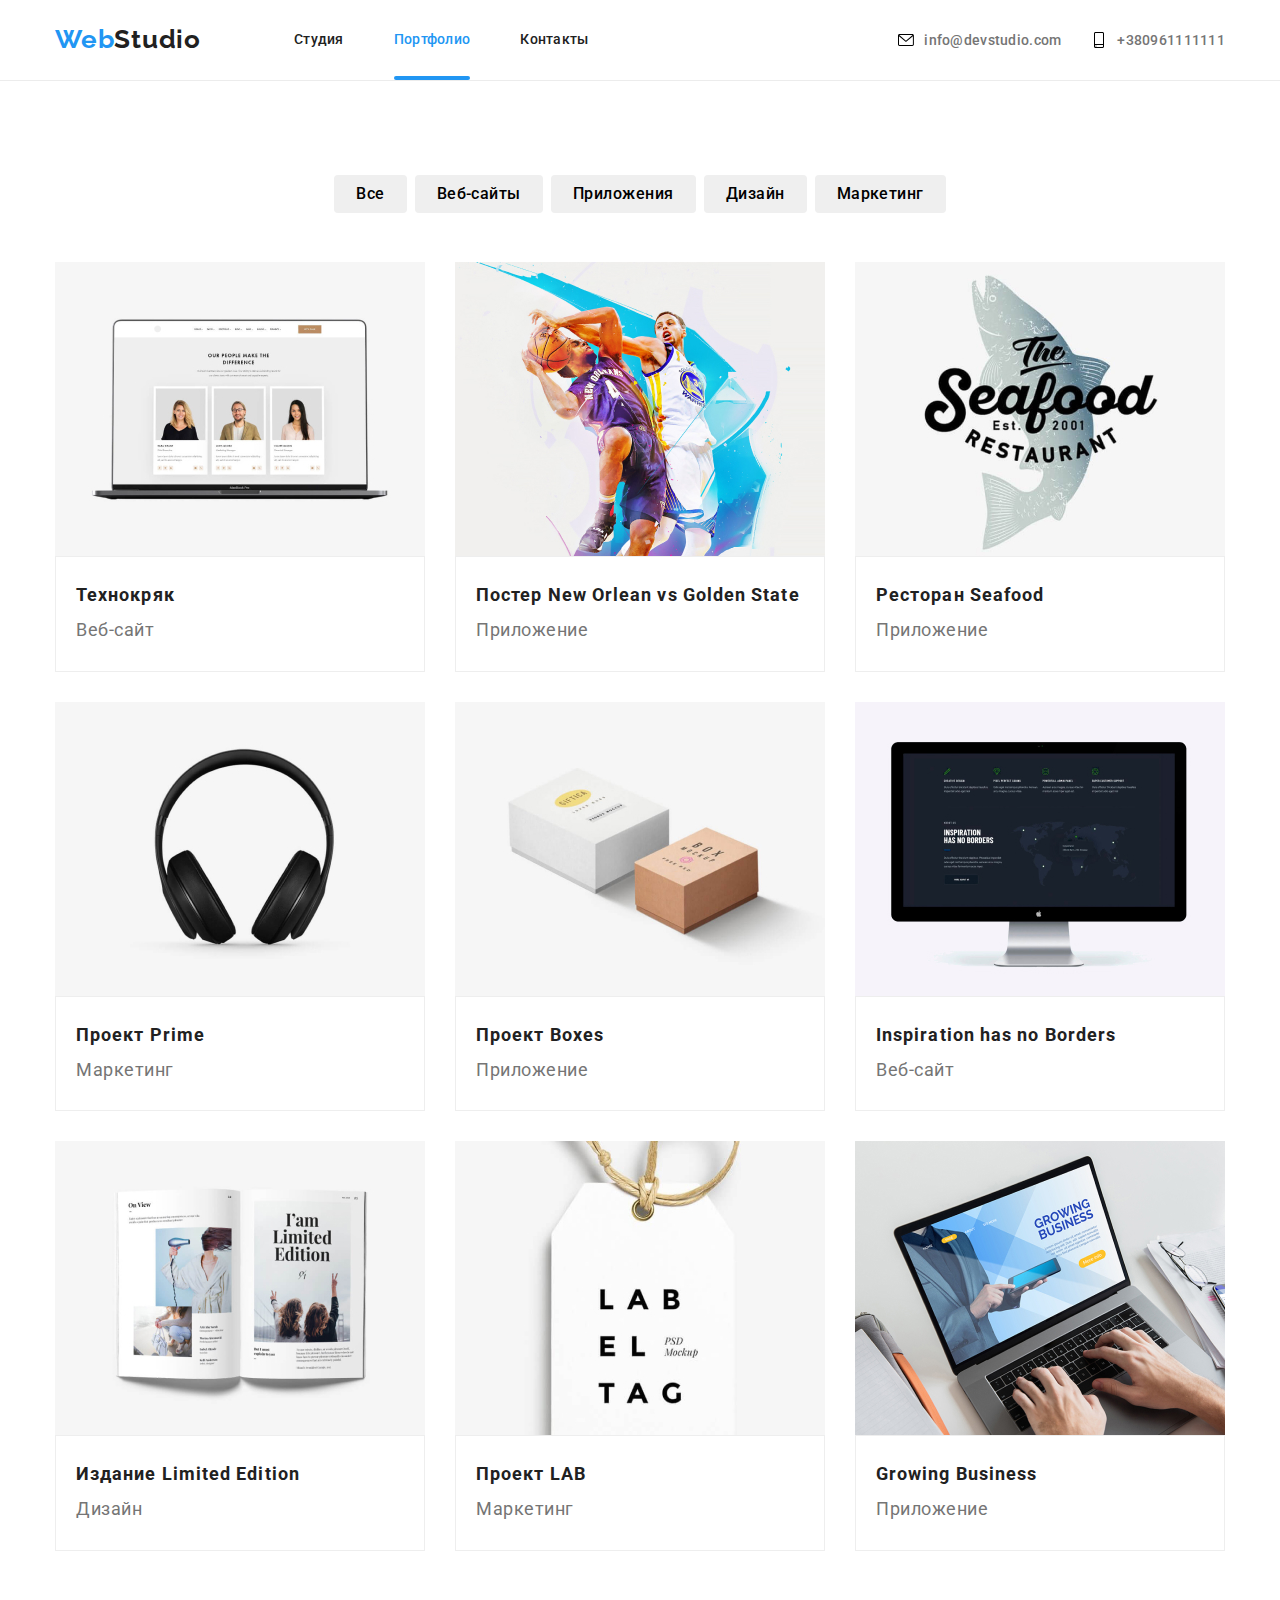
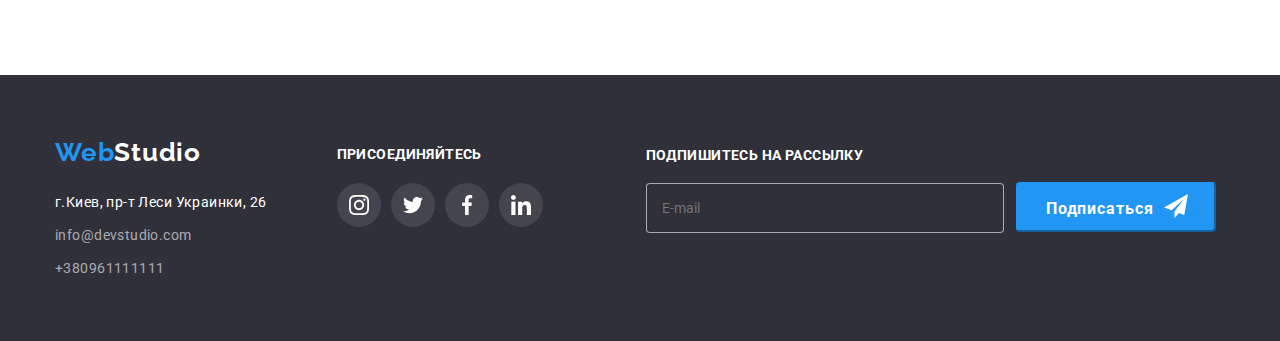
==== commit 27df9049: "goit-markup-hw-08" ====
--- a/portfolio.html
+++ b/portfolio.html
@@ -50,23 +50,25 @@
                 </nav> 
             </div> 
         </header>
-        <div class="menu__container" data-menu>
+        <div class="menu__container" id="menu__container" data-menu>
             <ul class="menu__list">
-                <li> <a class="link contacts__link" href="./index.html">Студия</a></li>
-                <li><a href="./portfolio.html" class="link contacts__link">Портфолио</a></li>
+                <li> <a class="link contacts__link menu__page" href="./index.html">Студия</a></li>
+                <li><a href="./portfolio.html" class="link contacts__link menu__page">Портфолио</a></li>
                 <li><a class="link contacts__link" href="#contacts">Контакты</a></li>
             </ul>
-            <ul class="menu__contacts">
-                <li><a class="link contacts__link" href="tel:+380961111111">+380961111111</a></li>
-                <li><a class="link contacts__link menu__mail" href="mailto:info@devstudio.com">info@devstudio.com</a></li>
-            </ul>
-            <div class="menu__list1">
-                <a href="" class="menu__social">Instagram</a>
-                <a href="" class="menu__social">Twitter</a>
-                <a href="" class="menu__social">Facebook</a>
-                <a href="" class="menu__social">Linkedin</a>
+            <div class="menu__home">
+                <div class="menu__contacts">
+                    <a class="link contacts__link" href="tel:+380961111111">+380961111111</a>
+                    <a class="link contacts__link menu__mail" href="mailto:info@devstudio.com">info@devstudio.com</a>
+                </div>
+                <div class="menu__list1">
+                    <a href="" class="menu__social">Instagram</a>
+                    <a href="" class="menu__social">Twitter</a>
+                    <a href="" class="menu__social">Facebook</a>
+                    <a href="" class="menu__social">Linkedin</a>
+                </div>
             </div>
-          </div>
+        </div>
         <main>
             <!-- Портфолио -->
             <section class="portfolio">
@@ -315,16 +317,16 @@
         <!-- Футер -->
         <footer class="section__background">
             <div class="container footer__container">
-                <div class="footer__item">
+                <div class="footer__item footer__page">
                     <a class="link" href="./index.html"><span class="logo__1">Web</span><span class="footer__logo">Studio</span>
                     </a>
-                    <footer__address class="footer__address" id="contacts"> 
+                    <address class="footer__address" id="contacts"> 
                         <ul class="list">
                             <li><a class="link footer__address" href="https://goo.gl/maps/Tt3e5Wk8sjLTrzBi6" target="_blank" rel="noopener noreferrer">г.Киев, пр-т Леси Украинки, 26</a></li>
                             <li class="footer"><a class="link footer" href="mailto:info@devstudio.com">info@devstudio.com</a></li>
                             <li class="footer"><a class="link footer" href="tel:+380961111111">+380961111111</a></li>
                         </ul>
-                    </footer__address>
+                    </address>
                 </div>
                 <div class="social footer__item">
                     <p class="footer-icons__tittle">присоединяйтесь</p>
@@ -359,14 +361,14 @@
                         </li>
                     </ul>
                 </div>
-                <div class="footer__item">
+                <div class="footer__item footer__subscribe">
                     <form class="subscribe">
                         <div class="footer__button">
-                      <label class="subscribe__label">
+                        <label class="subscribe__label">
                             Подпишитесь на рассылку
                             <input class="subscribe__input" type="email" name="mail"  id="mail" placeholder="E-mail" />
                         </label>
-                        <button class="subscribe__button" type="subscribe">
+                        <button class="subscribe__button" type="subscribe__button">
                             Подписаться
                             <svg class="subscribe__icon">
                                 <use href="./img/icons/sprite.svg#icon-send"></use>
@@ -375,7 +377,7 @@
                         </div>
                     </form>
                 </div>  
-            </div>       
+            </div>        
         </footer>
         <script src="./js/mobile-menu.js"></script>
         <script>
--- a/css/style.min.css
+++ b/css/style.min.css
@@ -1,2 +1,2 @@
-/*! modern-normalize | MIT License | https://github.com/sindresorhus/modern-normalize */html{box-sizing:border-box}*,::after,::before{box-sizing:inherit}html{line-height:1.15}body{margin:0}h1{font-size:2em;margin:0.67em 0}hr{box-sizing:content-box;height:0}pre{font-family:monospace, monospace;font-size:1em}a{-logo__1kit-text-decoration-skip:objects}abbr[title]{text-decoration:underline dotted}b,strong{font-weight:bolder}code,kbd,samp{font-family:monospace, monospace;font-size:1em}small{font-size:80%}sub,sup{font-size:75%;line-height:0;position:relative;vertical-align:baseline}sub{bottom:-0.25em}sup{top:-0.5em}button,input,optgroup,select,textarea{font-family:inherit;font-size:100%;line-height:1.15;margin:0}button,select{text-transform:none}[type="reset"],[type="subscribe"],button{-logo__1kit-appearance:button}[type="button"]::-moz-focus-inner,[type="reset"]::-moz-focus-inner,[type="subscribe"]::-moz-focus-inner,button::-moz-focus-inner{border-style:none;padding:0}[type="button"]:-moz-focusring,[type="reset"]:-moz-focusring,[type="subscribe"]:-moz-focusring,button:-moz-focusring{outline:1px dotted ButtonText}fieldset{padding:0.35em 0.75em 0.625em}legend{padding:0}progress{vertical-align:baseline}[type="number"]::-logo__1kit-inner-spin-button,[type="number"]::-logo__1kit-outer-spin-button{height:auto}[type="search"]{-logo__1kit-appearance:textfield;outline-offset:-2px}[type="search"]::-logo__1kit-search-cancel-button,[type="search"]::-logo__1kit-search-decoration{-logo__1kit-appearance:none}::-logo__1kit-file-upload-button{-logo__1kit-appearance:button;font:inherit}details{display:block}summary{display:list-item}:root{--main-text-color: #757575;--background-text-color: #ffffff;--accent-color: #2196f3;--tittle-color: #212121;--background-color: #2f303a;--button-color: #212121;--button-background-color: #e5e5e5;--card-gap: 30px;--animation: 250ms cubic-bezier(0.4, 0, 0.2, 1);--box-shadow: 0 4px 4px 0 rgba(0, 0, 0, 0.25)}html{box-sizing:border-box}::before ::after{box-sizing:inherit}body{font-family:"Roboto";font-style:normal;font-weight:400;font-size:14px;line-height:1.71;letter-spacing:0.03em;color:var(--main-text-color)}body.modal-open{overflow:hidden}h1,h2,h3,h4,h5,h6,p{margin:0;margin-top:0}img{display:block;max-width:100%;height:auto}.container{padding-left:15px;padding-right:15px;margin-left:auto;margin-right:auto}@media screen and (min-width: 480px){.container{width:480px}}@media screen and (min-width: 768px){.container{width:768px}}@media screen and (min-width: 1200px){.container{width:1200px}}.section{padding-bottom:94px}.section__tittle{font-weight:700;font-size:36px;line-height:1.16;letter-spacing:0.03em;color:var(--tittle-color);justify-content:center;text-align:center;margin-bottom:50px}.section__methods{padding-top:94px;padding-bottom:94px}.section__background{--tittle-color: var(--background-text-color);background-color:var(--background-color);width:100%}@media screen and (min-width: 480px){.section__background{margin-left:auto;margin-right:auto}}@media screen and (min-width: 1200px){.section__background{max-width:1600px;justify-content:center}}.menu{display:flex}.menu__link{margin-left:50px}.menu__button{display:inline-flex;position:absolute;right:0;margin:0;padding:0;border:none;background-color:transparent;transform:translateX(0%)}@media screen and (min-width: 768px){.menu__button{display:none}}.menu__button :hover .icon__menu,.menu__button :focus .icon__menu{fill:var(--accent-color)}.menu__button .icon__cross{display:none}.menu__button .icon__menu{display:block;z-index:5}.menu__button.is-open .icon__cross{display:block;z-index:4;position:relative}.menu__button.is-open .icon__menu{display:none}.menu__button.is-open .logo{display:none}:hover .icon__menu,:focus .icon__menu{fill:var(--accent-color)}:hover .icon__cross,:focus .icon__cross{fill:var(--accent-color)}.icon__cross{position:relative;z-index:4}.menu__container{display:block;position:relative;flex-direction:column;top:0;width:100%;height:100vh;background-color:#fff;padding:48px, 40px;text-align:start;font-weight:500;font-size:40px;line-height:1.17;letter-spacing:0.02;color:#212121;transform:translateY(-11%);z-index:3}@media screen and (min-width: 768px){.menu__container{display:none}}@media screen and (max-width: 767px){.menu__container{display:none}}@media screen and (max-width: 767px){.menu__container.is-open{display:block}}@media screen and (max-width: 767px){.menu__container{margin-left:auto;margin-right:auto}}.menu__container.is-open .logo__1{display:none}.menu__overlay{display:flex}@media screen and (max-width: 767px){.menu__overlay{display:none;position:absolute}}.menu__list{text-decoration:none;list-style-type:none;margin-bottom:30px}.menu__mail{font-weight:500;font-size:24px;line-height:1.16;letter-spacing:0.02;color:#757575}.menu__tel{display:block;margin-right:0}@media screen and (min-width: 768px), (max-width: 1199px){.menu__tel{margin-right:0;margin-left:88px;margin-top:21px}}@media screen and (min-width: 1200px){.menu__tel{display:flex;margin-right:30px;justify-content:right;margin-left:120px;margin-top:15px}}@media screen and (min-width: 768px), (max-width: 1199px){.menu__tel .contacts__link{margin-bottom:10px;padding-top:0;padding-bottom:0}}.menu__contacts{margin-top:70px;list-style-type:none}.menu__list1{display:flex;margin-top:64px;margin-left:40px}.menu__social{color:#2196f3;font-weight:500;font-size:18px;line-height:1.22;letter-spacing:0.02;margin-right:20px;text-decoration:none}.menu__button1{position:absolute;top:0;right:0;background-color:#fff;border:none}.menu__button1 :hover,.menu__button1 :focus{fill:#2196f3}@media screen and (min-width: 1200px){.menu__mail1{margin-right:30px}}.logo{display:block}.logo__1{font-family:"Raleway";font-weight:700;font-size:26px;line-height:1.17;letter-spacing:0.03em;color:var(--accent-color)}.logo__2{font-family:"Raleway";font-style:normal;font-weight:700;font-size:26px;line-height:1.38;letter-spacing:0.03em;color:var(--tittle-color)}.button{padding:6px 22px;font-family:inherit;font-weight:500;font-size:16px;line-height:1.62;letter-spacing:0.03em;border-radius:4px;border:0;transition:color var(--animation),background-color var(--animation),box-shadow var(--animation)}@media screen and (min-width: 1200px){.button{font-weight:700;line-height:1.87;letter-spacing:0.06em}}.button:focus,.button:hover{color:var(--background-text-color);background-color:var(--accent-color);box-shadow:var(--box-shadow)}.button__main{font-weight:400;font-size:16px;line-height:1.87;letter-spacing:0.06em;padding:10px 32px;color:var(--background-text-color);background-color:var(--accent-color);border-radius:4px;max-width:200px;max-height:50px;margin-left:auto;margin-right:auto;border:0}@media screen and (min-width: 480px){.button__main{width:200px;height:50px}}.pointer{cursor:pointer}.card{padding:0;margin:0;list-style:none;display:block;margin-left:auto;margin-right:auto}@media screen and (min-width: 768px){.card{display:flex;flex-wrap:wrap;margin-right:-30px;margin-bottom:-45px}}@media screen and (min-width: 1200px){.card{flex-wrap:wrap}}.item{outline:1px;transition:box-shadow var(--animation);--grid-item: 1;max-width:450px;margin-left:auto;margin-right:auto;margin-bottom:30px}@media screen and (min-width: 480px){.item{--grid-item: 1;width:450px;margin-bottom:30px}}@media screen and (min-width: 768px){.item{width:354px;margin-right:30px}}@media screen and (min-width: 1200px){.item{--grid-item: 3;width:370px}}.item:hover{box-shadow:var(--box-shadow)}.item:focus-within{outline:3px solid;box-shadow:var(--box-shadow)}.card__content{padding:20px 0 24px 20px;border:1px solid #eee}.card__text{margin-top:10px}.card__link{text-decoration:none;transition:color var(--animation);position:relative;transition:box-shadow var(--animation)}.card__link:focus{outline:1px;box-shadow:var(--box-shadow)}.link{color:inherit;text-decoration:none;transition:color var(--animation)}.link:hover,.link:focus{color:var(--accent-color)}.link__header{list-style:none;display:flex;align-items:center}.link__current{position:relative;display:block;padding-top:32px;padding-bottom:32px;text-decoration:none;color:var(--accent-color)}.link__current:after{content:"";position:absolute;display:block;width:100%;height:4px;left:0;bottom:0;background-color:var(--accent-color);border-radius:4px}.list{margin-top:0;margin-bottom:0;padding-left:0;list-style:none;text-decoration:none;font-style:normal}.visually-hidden{position:absolute !important;clip:rect(1px 1px 1px 1px);clip:rect(1px, 1px, 1px, 1px);padding:0 !important;border:0 !important;height:1px !important;width:1px !important;overflow:hidden}.social-icons{display:inline-flex;padding-right:-10px}.social-icons .icon{width:20px;height:20px;fill:rgba(0,0,0,0.25);transition:fill var(--animation)}.social-icons__link{display:flex;justify-content:center;align-items:center;width:44px;height:44px;border-radius:50%;background-color:var(--background-text-color);transition:color var(--animation),background-color var(--animation)}.social-icons__link:hover .icon,.social-icons__link:focus .icon{fill:var(--background-text-color)}.social-icons__link:hover,.social-icons__link:focus{background-color:var(--accent-color)}.social-icons__item{margin-right:10px}textarea{resize:none}.form{max-width:450px}@media screen and (min-width: 1200px){.form{width:450px}}.form__field{position:relative;display:flex;flex-direction:column;margin-bottom:10px}.form__field:focus-within>.form__icon{fill:var(--accent-color);transition:fill var(--animation)}.form__icon{position:absolute;width:18px;height:18px;top:30px;left:12px;display:inline-block}.form__label{margin-bottom:4px;font-size:12px;line-height:1.16;letter-spacing:0.01em;color:var(--main-text-color)}.form__input{margin:0;padding:12px 42px;border-radius:4px;border:1px solid rgba(33,33,33,0.2)}.form__input:focus{outline-color:var(--accent-color);transition:outline-color var(--animation)}.form__input ::placeholder{color:rgba(117,117,117,0.5);text-align:left;font-size:12px;line-height:1.16;letter-spacing:0.01em}.form__tittle{font-weight:700;font-size:20px;line-height:1.17;text-align:center;color:var(--tittle-color);margin-bottom:12px}.form__button{max-width:200px;max-height:50px;border:none;border-radius:4px;display:block;margin-left:auto;margin-right:auto;margin-top:30px;background-color:var(--accent-color);color:var(--background-text-color);font-weight:700;font-size:16px;line-height:1.87;letter-spacing:0.06em;text-align:center;cursor:pointer}@media screen and (min-width: 480px){.form__button{width:200px;height:50px}}.form__comment{height:120px;padding:12px 16px;margin-bottom:10px;border:1px solid rgba(33,33,33,0.2);border-radius:4px}.form__comment:focus{outline-color:var(--accent-color);transition:outline-color var(--animation)}.checkbox{color:var(--main-text-color);padding:5px 0;position:relative;display:flex;transform:translateX(20px);font-size:12px;line-height:1.16}@media screen and (min-width: 1200px){.checkbox{font-size:14px;line-height:1.71}}.checkbox__input{position:absolute;width:1px;height:1px;overflow:hidden;clip:rect(0 0 0 0);cursor:pointer}.checkbox__input:checked+.checkbox__icon{border-color:var(--accent-color);background-color:var(--accent-color);background-image:url("data:image/svg+xml,%3Csvg width='16' height='15' viewBox='0 0 16 15' fill='none' xmlns='http://www.w3.org/2000/svg'%3E%3Crect width='16' height='15' rx='2' fill='%232196F3'/%3E%3Cpath d='M3.95703 7.75166L3.88825 7.68604L3.81923 7.75141L2.93123 8.59258L2.85486 8.66492L2.93097 8.73753L6.42671 12.0724L6.49574 12.1382L6.56476 12.0724L14.069 4.91352L14.1449 4.84116L14.069 4.76881L13.1873 3.92764L13.1183 3.86183L13.0493 3.92761L6.49577 10.1735L3.95703 7.75166Z' fill='white' stroke='white' stroke-width='0.2'/%3E%3C/svg%3E");background-origin:border-box;transition:border-color background-color var(--animation)}.checkbox__input:focus+.checkbox__icon{border-color:var(--accent-color)}.checkbox__icon{position:absolute;width:16px;height:15px;border:2px solid #000;background-color:var(background-text-color);border-radius:4px;transform:translateX(-23px);cursor:pointer}.checkbox__link{color:var(--accent-color);transform:translateX(5px)}.portfolio{--grid-item: 5;padding-left:auto;padding-right:auto;padding-top:94px}@media screen and (max-width: 1199px){.portfolio{padding-bottom:60px}}@media screen and (min-width: 1200px){.portfolio{padding-bottom:94px}}.portfolio__tittle{font-weight:700;font-size:18px;line-height:2;letter-spacing:0.06em;color:var(--tittle-color);margin-bottom:4px}.portfolio__prodacts{font-weight:400;font-size:18px;line-height:1.87;letter-spacing:0.03em;color:var(--main-text-color)}.portfolio__card{position:relative;outline:1px;width:100%;z-index:1;overflow:hidden}.portfolio__background{position:absolute;padding-bottom:-30px;width:100%;height:100%;z-index:10;background-color:rgba(33,150,243,0.9);color:var(--background-text-color);opacity:0;transition:opacity var(--animation);transform:translateY(calc(-50% + 500px))}.portfolio__background .is-hidden{opacity:0;pointer-events:none}.portfolio__description{font-size:18px;line-height:1.55;padding-top:63px;padding-left:24px;padding-right:24px}.item:hover .portfolio__background{opacity:1;transform:translateY(-100%);transition:transform var(--animation)}.card__link:focus .portfolio__background{opacity:1;transform:translateY(-100%);transition:transform var(--animation)}.grid{display:flex;flex-wrap:wrap;margin-left:auto;margin-right:auto;justify-content:start}@media screen and (min-width: 768px){.grid{justify-content:center;margin-bottom:34px;margin-right:-8px}}.grid-item{margin-right:8px;margin-bottom:15px}.header{font-weight:500;font-size:14px;line-height:1.14;letter-spacing:0.02em;color:var(--tittle-color);text-decoration:none;border-bottom-width:1px;border-bottom-style:solid;border-bottom-color:#ececec}.header__container{display:flex;align-items:center;justify-content:center}@media screen and (min-width: 768px), (max-width: 1199px){.header__container{width:768px;padding-left:15px;padding-right:15px}}@media screen and (max-width: 767px){.header .menu{margin-left:88px}}.header__logo{margin-right:90px}@media screen and (max-width: 767px){.header__logo{margin-top:16px;margin-bottom:16px}}@media screen and (min-width: 768px), (max-width: 1199px){.header__logo{margin-right:0}}.navigation{display:flex;align-items:center;margin-right:auto}.contacts__link{display:flex;align-items:center;padding-top:32px;padding-bottom:32px}.contacts__link .icon{width:16px;height:16px;stroke:inherit;margin-right:10px;transition:fill var(--animation)}.contacts__link:hover .icon,.contacts__link:focus .icon{fill:var(--accent-color)}.overlay{width:100%;height:100%;background-image:linear-gradient(to right, rgba(47,48,58,0.4), rgba(47,48,58,0.4)),url(../img/desktop/background.png);background-repeat:no-repeat;background-position:center;background-size:cover;box-shadow:var(--box-shadow)}@media screen and (min-width: 480px){.overlay{width:100%}}@media (min-device-pixel-ratio: 2), (min-resolution: 192dpi), (min-resolution: 2dppx){.overlay{background-image:url(../img/mobile/background_mobx2.png)}}@media screen and (min-width: 768px){.overlay{background-image:url(../img/tablet/background_tabx1.png)}}@media screen and (min-width: 768px) and (min-device-pixel-ratio: 2), screen and (min-width: 768px) and (min-resolution: 192dpi), screen and (min-width: 768px) and (min-resolution: 2dppx){.overlay{background-image:url(../img/tablet/background_tabx2.png)}}@media screen and (min-width: 1200px){.overlay{background-image:url(../img/desktop/background.png);max-width:1600px}}@media screen and (min-width: 1200px) and (min-device-pixel-ratio: 2), screen and (min-width: 1200px) and (min-resolution: 192dpi), screen and (min-width: 1200px) and (min-resolution: 2dppx){.overlay{background-image:url(../img/desktop/backgroundx2.png)}}.hero{display:block;flex-wrap:wrap;margin-left:auto;margin-right:auto;align-items:center;text-align:center;padding-top:118px;padding-bottom:118px}.hero__tittle{font-weight:900;font-size:26px;line-height:1.61;letter-spacing:0.06em;color:var(--background-text-color);text-transform:uppercase;margin-bottom:30px}.backdrop{position:fixed;width:100%;height:100%;left:0;top:0;z-index:100;opacity:1;background-color:rgba(0,0,0,0.1);box-shadow:var(--box-shadow);overflow:scroll}.is-hidden{opacity:0;visibility:hidden;pointer-events:none;transition:opacity var(--animation),visibility var(--animation)}.modal{position:absolute;padding:40px;top:50%;left:50%;transform:translate(-50%, -50%);max-width:528px;border-radius:4px;background-color:var(--background-text-color);box-shadow:var(--box-shadow)}@media screen and (min-width: 480px){.modal{width:450px}}@media screen and (min-width: 1200px){.modal{width:528px}}.btn-close{position:absolute;top:8px;right:8px;width:30px;height:30px;border:1px;border-radius:50%;border-color:rgba(0,0,0,0.1);color:#000;background-color:var(--background-text-color);box-shadow:var(--box-shadow);background-size:contain;background-position:center;justify-content:center;align-items:center;display:inline-block;cursor:pointer}.btn-close .icon{fill:#000;justify-content:center;align-items:center;background-size:contain;display:block;padding:0}.btn-close:hover .icon{fill:var(--accent-color);transition:fill var(--animation)}.methods{display:block;justify-content:center}@media screen and (min-width: 768px){.methods{display:flex;flex-wrap:wrap;margin-right:-30px}}.methods__item{display:block;align-items:center;justify-content:center;max-width:450px;--grid-item: 1}@media screen and (min-width: 480px){.methods__item{--grid-item: 1;width:450px}}@media screen and (min-width: 768px){.methods__item{--grid-item: 2;width:354px;margin-right:30px}}@media screen and (min-width: 1200px){.methods__item{--grid-item: 4;width:270px}}@media screen and (max-width: 767px){.methods__item:not(:last-child){margin-bottom:30px}}.methods__attention{background-image:url(../img/icons/antenna.svg);box-sizing:border-box;margin-bottom:30px;display:block;content:"";width:100%;padding-left:auto;padding-right:auto;height:120px;background-repeat:no-repeat;background-position:center;background-color:#f5f4fa}.methods__task{background-image:url(../img/icons/clock.svg);box-sizing:border-box;margin-bottom:30px;display:block;content:"";width:100%;padding-left:auto;padding-right:auto;height:120px;background-repeat:no-repeat;background-position:center;background-color:#f5f4fa}.methods__planning{background-image:url(../img/icons/diagram.svg);box-sizing:border-box;margin-bottom:30px;display:block;content:"";width:100%;padding-left:auto;padding-right:auto;height:120px;background-repeat:no-repeat;background-position:center;background-color:#f5f4fa}.methods__technologies{background-image:url(../img/icons/astronaut.svg);box-sizing:border-box;margin-bottom:30px;display:block;content:"";width:100%;padding-left:auto;padding-right:auto;height:120px;background-repeat:no-repeat;background-position:center;background-color:#f5f4fa}.methods__tittle{font-weight:700;line-height:1.14;letter-spacing:0.03em;color:var(--tittle-color);text-transform:uppercase;margin-bottom:10px;text-align:center}.methods__description{justify-content:start}.gallery{display:flex;justify-content:center;margin-left:auto;margin-right:auto;padding-right:0px;width:1185px}@media (max-width: 1199px){.gallery{display:none}}.gallery__item{width:370px;--grid-item: 3;margin-right:30px}.gallery__card{--grid-item: 3;position:relative;z-index:2}.gallery__background{position:absolute;display:flex;justify-content:center;align-items:center;width:100%;height:70px;background-color:rgba(47,48,58,0.8);color:var(--background-text-color);z-index:4;transform:translateY(-100%)}.gallery__tittle{font-weight:700;line-height:1.17;text-transform:uppercase}.team{background-color:var(--background-text-color);display:block;justify-content:center;margin-right:-30px}@media screen and (min-width: 768px){.team{display:flex;flex-wrap:wrap}}.team__item{display:block;text-align:center;margin-right:30px;box-shadow:var(--box-shadow);--grid-item: 1;max-width:450px;margin-bottom:30px}@media screen and (min-width: 480px){.team__item{--grid-item: 1;width:450px}}@media screen and (min-width: 768px){.team__item{--grid-item: 2;width:354px}}@media screen and (min-width: 1200px){.team__item{--grid-item: 4;width:270px}}.team__member{font-weight:500;font-size:16px;line-height:1.18;color:var(--tittle-color);margin-bottom:10px}.team__position{font-size:16px;line-height:1.18;color:var(--main-text-color);margin-bottom:16px}.team__content{padding-top:30px;padding-bottom:30px}.clients{display:flex;justify-content:center;list-style-type:none;flex-wrap:wrap}@media screen and (min-width: 480px){.clients{margin-right:-30px}}@media screen and (min-width: 1200px){.clients{width:1200px;justify-content:space-around;margin-right:-10px}}.clients__icons{display:flex;--grid-item: 2;max-width:170px;margin-right:auto;margin-left:auto;margin-bottom:30px;border:1px solid #afb1b8;border-radius:4px;transition:border-color var(--animation)}@media screen and (min-width: 480px){.clients__icons{width:210px;margin-right:30px}}@media screen and (min-width: 768px){.clients__icons{--grid-item: 3;width:226px;margin-right:30px;margin-bottom:30px}}@media screen and (min-width: 1200px){.clients__icons{width:170px;margin-right:20px;margin-left:0;margin-bottom:94px}}.clients__icons .icon{display:block;padding:0;fill:#afb1b8;transition:fill var(--animation)}.clients__icons:hover,.clients__icons:focus{border-color:var(--accent-color)}.clients__link{outline:px solid #afb1b8;width:170px;height:90px;display:flex;justify-content:center;align-items:center}@media screen and (max-width: 480px){.clients__link{max-width:170px}}.clients__link:hover .icon,.clients__link:focus .icon{fill:var(--accent-color)}.clients__tittle{font-weight:700;font-size:36px;line-height:1.17;color:var(--button-color);text-align:center;margin-bottom:50px}.footer{color:rgba(255,255,255,0.6);margin-top:9px}.footer__logo{font-family:"Raleway";font-style:normal;font-weight:700;font-size:26px;line-height:1.38;letter-spacing:0.03em;color:var(--background-text-color)}.footer__address{color:var(--background-text-color);margin-top:20px}.footer__container{display:block;padding-top:60px;padding-bottom:px;margin-left:auto;margin-right:auto}@media screen and (min-width: 768px){.footer__container{display:flex;justify-content:center;flex-wrap:wrap}}@media screen and (min-width: 1200px){.footer__container{width:1200px;justify-content:left}}.footer__item{display:block;--grid-item: 1;text-align:center;margin-bottom:60px}@media screen and (min-width: 768px){.footer__item{--grid-item: 2}}@media screen and (min-width: 1200px){.footer__item{--grid-item: 3;text-align:start}}.footer-icons{display:inline-flex;padding-right:-10px}.footer-icons .icon{width:20px;height:20px;fill:var(--background-text-color);transition:fill var(--animation)}.footer-icons__tittle{font-weight:700;line-height:1.14;color:var(--background-text-color);text-transform:uppercase;margin-bottom:20px}.footer-icons__link{display:flex;justify-content:center;align-items:center;width:44px;height:44px;border-radius:50%;background-color:rgba(255,255,255,0.1);transition:background-color var(--animation)}.footer-icons__link:hover,.footer-icons__link:focus{background-color:var(--accent-color)}.footer-icons__link:hover .icon,.footer-icons__link:focus .icon{fill:var(--background-text-color)}.footer-icons__item{margin-right:10px}.footer__button{display:block;justify-content:center}@media screen and (min-width: 1200px){.footer__button{display:flex;justify-content:right}}.subscribe{display:block;max-width:450px;align-items:center;justify-content:center}@media screen and (min-width: 1200px){.subscribe{width:450px}}@media screen and (min-width: 1200px){.subscribe{display:flex;width:570px;align-items:start;justify-content:left;margin-left:93px}}.subscribe__label{display:block;justify-content:center;font-weight:700;line-height:1.17;text-transform:uppercase;color:var(--background-text-color);padding-bottom:20px}@media screen and (min-width: 1200px){.subscribe__label{justify-content:left;text-align-last:left}}.subscribe__input{position:relative;padding-left:15px;margin-top:20px;border-radius:4px;border:1px solid rgba(255,255,255,0.6);background-color:#2f303a;color:var(--background-text-color);height:50px}@media screen and (min-width: 480px){.subscribe__input{width:450px}}@media screen and (min-width: 1200px){.subscribe__input{padding-left:15px;max-width:358px}}.subscribe__input ::placeholder{font-size:16px;line-height:1.25;display:flex;align-items:center;color:rgba(117,117,117,0.5);position:absolute}.subscribe__button{position:relative;width:200px;height:50px;margin-top:20px;font-weight:700;font-size:16px;line-height:1.87;letter-spacing:0.06em;padding-top:10px;padding-bottom:10px;padding-left:28px;text-align:left;background-color:var(--accent-color);color:var(--background-text-color);border-radius:4px;border-color:var(--accent-color);cursor:pointer}@media screen and (max-width: 767px){.subscribe__button{margin-bottom:60px}}@media screen and (min-width: 1200px){.subscribe__button{min-width:200px;padding-left:28px;text-align:start;transform:translateX(0);transform:translateY(30%);margin-left:12px}}.subscribe__icon{position:absolute;width:24px;height:24px;fill:var(--background-text-color);margin-left:10px;margin-right:13px}@media screen and (min-width: 768px){.social{margin-left:50px}}@media screen and (min-width: 1200px){.social{margin-left:70px}}
+/*! modern-normalize | MIT License | https://github.com/sindresorhus/modern-normalize */html{box-sizing:border-box}*,::after,::before{box-sizing:inherit}html{line-height:1.15}body{margin:0}h1{font-size:2em;margin:0.67em 0}hr{box-sizing:content-box;height:0}pre{font-family:monospace, monospace;font-size:1em}a{-logo__1kit-text-decoration-skip:objects}abbr[title]{text-decoration:underline dotted}b,strong{font-weight:bolder}code,kbd,samp{font-family:monospace, monospace;font-size:1em}small{font-size:80%}sub,sup{font-size:75%;line-height:0;position:relative;vertical-align:baseline}sub{bottom:-0.25em}sup{top:-0.5em}button,input,optgroup,select,textarea{font-family:inherit;font-size:100%;line-height:1.15;margin:0}button,select{text-transform:none}[type="reset"],[type="subscribe"],button{-logo__1kit-appearance:button}[type="button"]::-moz-focus-inner,[type="reset"]::-moz-focus-inner,[type="subscribe"]::-moz-focus-inner,button::-moz-focus-inner{border-style:none;padding:0}[type="button"]:-moz-focusring,[type="reset"]:-moz-focusring,[type="subscribe"]:-moz-focusring,button:-moz-focusring{outline:1px dotted ButtonText}fieldset{padding:0.35em 0.75em 0.625em}legend{padding:0}progress{vertical-align:baseline}[type="number"]::-logo__1kit-inner-spin-button,[type="number"]::-logo__1kit-outer-spin-button{height:auto}[type="search"]{-logo__1kit-appearance:textfield;outline-offset:-2px}[type="search"]::-logo__1kit-search-cancel-button,[type="search"]::-logo__1kit-search-decoration{-logo__1kit-appearance:none}::-logo__1kit-file-upload-button{-logo__1kit-appearance:button;font:inherit}details{display:block}summary{display:list-item}:root{--main-text-color: #757575;--background-text-color: #ffffff;--accent-color: #2196f3;--tittle-color: #212121;--background-color: #2f303a;--button-color: #212121;--button-background-color: #e5e5e5;--card-gap: 30px;--animation: 250ms cubic-bezier(0.4, 0, 0.2, 1);--box-shadow: 0 4px 4px 0 rgba(0, 0, 0, 0.25);--animation-direction: alternate}html{box-sizing:border-box}::before ::after{box-sizing:inherit}body{font-family:"Roboto";font-style:normal;font-weight:400;font-size:14px;line-height:1.71;letter-spacing:0.03em;color:var(--main-text-color)}body.modal-open{overflow:hidden}h1,h2,h3,h4,h5,h6,p{margin:0;margin-top:0}img{display:block;max-width:100%;height:auto}ul{list-style-type:none;margin:0;padding:0}.container{width:100%;padding-left:15px;padding-right:15px;margin-left:auto;margin-right:auto}@media screen and (min-width: 480px){.container{width:480px}}@media screen and (min-width: 768px){.container{width:768px}}@media screen and (min-width: 1200px){.container{width:1200px}}.section{padding-bottom:60px}@media screen and (min-width: 1200px){.section{padding-bottom:94px}}.section__tittle{font-weight:700;font-size:28px;line-height:1.16;letter-spacing:0.03em;color:var(--tittle-color);justify-content:center;text-align:center;margin-bottom:30px}@media screen and (min-width: 1200px){.section__tittle{font-size:36px;margin-bottom:50px}}.section__main{padding-top:60px;padding-bottom:60px}@media screen and (min-width: 1200px){.section__main{padding-top:94px;padding-bottom:94px}}.section__background{--tittle-color: var(--background-text-color);background-color:var(--background-color);width:100%}@media screen and (min-width: 480px){.section__background{margin-left:auto;margin-right:auto}}@media screen and (min-width: 1200px){.section__background{max-width:1600px;justify-content:center}}.section__main{padding-top:60px;padding-bottom:60px}@media screen and (min-width: 1200px){.section__main{padding-top:94px;padding-bottom:94px}}.menu{display:flex}@media screen and (min-width: 768px){.menu{margin-left:-50px}}.menu__link{margin-left:50px}.navigation{display:flex;position:relative;align-items:center}@media screen and (max-width: 479px){.navigation{width:100%}}@media screen and (min-width: 480px){.navigation{width:480px}}@media screen and (min-width: 768px){.navigation{width:768px}}@media screen and (min-width: 1200px){.navigation{width:1200px}}.menu__button{display:inline-flex;position:absolute;right:0;margin:0;padding:0;border:none;background-color:transparent;transform:translateX(0%);z-index:1000}@media screen and (min-width: 768px){.menu__button{display:none}}.menu__button :hover .icon__menu,.menu__button :focus .icon__menu{fill:var(--accent-color)}.menu__button .icon__cross{display:none}.menu__button .icon__menu{display:block;z-index:5}.menu__button.is-open .icon__cross{display:block;z-index:4;position:relative}.menu__button.is-open .icon__menu{display:none}.menu__button.is-open .logo{display:none}:hover .icon__menu,:focus .icon__menu{fill:var(--accent-color)}:hover .icon__cross,:focus .icon__cross{fill:var(--accent-color)}.icon__cross{position:relative;z-index:4}.menu__overlay{display:flex}@media screen and (max-width: 767px){.menu__overlay{display:none}}@media screen and (min-width: 768px){.menu__overlay{display:flex}}.menu__tel{display:block;margin-right:0}@media screen and (min-width: 768px) and (max-width: 1199px){.menu__tel{position:absolute;top:0;right:0;margin-top:21px}}@media screen and (min-width: 1200px){.menu__tel{position:absolute;top:0;right:0;display:flex;justify-content:right;margin-top:32px}}@media screen and (min-width: 768px) and (max-width: 1199px){.menu__tel .contacts__link{margin-bottom:10px}}@media screen and (min-width: 768px){.menu__tel .contacts__link{font-weight:500;font-size:12px;line-height:1.17;letter-spacing:0.02em;color:#757575}}@media screen and (min-width: 1200px){.menu__tel .contacts__link{font-weight:500;font-size:14px}}.menu__button1{position:absolute;top:0;right:0;background-color:#fff;border:none}.menu__button1 :hover,.menu__button1 :focus{fill:#2196f3}@media screen and (min-width: 1200px){.menu__mail1{margin-right:30px}}.logo{display:block;left:0}.logo__1{font-family:"Raleway";font-weight:700;font-size:26px;line-height:1.17;letter-spacing:0.03em;color:var(--accent-color)}.logo__2{font-family:"Raleway";font-style:normal;font-weight:700;font-size:26px;line-height:1.38;letter-spacing:0.03em;color:var(--tittle-color)}.button{padding:6px 22px;font-family:inherit;font-weight:500;font-size:16px;line-height:1.62;letter-spacing:0.03em;border-radius:4px;border:0;transition:color var(--animation),background-color var(--animation),box-shadow var(--animation)}.button:focus,.button:hover{color:var(--background-text-color);background-color:var(--accent-color);box-shadow:var(--box-shadow)}.button__main{font-weight:700;font-size:16px;line-height:1.87;letter-spacing:0.06em;padding:10px 25px;color:var(--background-text-color);background-color:var(--accent-color);border-radius:4px;max-width:200px;max-height:50px;margin-left:auto;margin-right:auto;border:0}@media screen and (min-width: 480px){.button__main{width:200px;height:50px}}.pointer{cursor:pointer}.card{padding:0;margin:0;list-style:none;display:block;margin-left:auto;margin-right:auto;padding-bottom:-30px}@media screen and (min-width: 768px){.card{display:flex;flex-direction:row;flex-wrap:wrap;margin-right:-30px}}@media screen and (min-width: 1200px){.card{flex-wrap:wrap}}.card .item{left:0}.item{outline:1px;transition:box-shadow var(--animation);--grid-item: 1;max-width:450px;margin-left:auto;margin-right:auto;margin-bottom:30px}.item :not(:last-child){margin-bottom:0}@media screen and (min-width: 480px){.item{--grid-item: 1;width:450px}}@media screen and (min-width: 768px){.item{width:354px;margin-right:30px}}@media screen and (min-width: 1200px){.item{--grid-item: 3;width:370px}}.item:hover{box-shadow:var(--box-shadow)}.item:focus-within{outline:3px solid;box-shadow:var(--box-shadow)}.card__content{padding:20px 0 24px 20px;border:1px solid #eee}.card__text{margin-top:10px}.card__link{text-decoration:none;transition:color var(--animation);position:relative;transition:box-shadow var(--animation)}.card__link:focus{outline:1px;box-shadow:var(--box-shadow)}.link{color:inherit;text-decoration:none;transition:color var(--animation)}.link:hover,.link:focus{color:var(--accent-color)}.link__header{list-style:none;display:flex;align-items:center}.link__current{position:relative;display:block;padding-top:32px;padding-bottom:32px;text-decoration:none;color:var(--accent-color)}.link__current:after{content:"";position:absolute;display:block;width:100%;height:4px;left:0;bottom:0;background-color:var(--accent-color);border-radius:4px}.list{margin-top:0;margin-bottom:0;padding-left:0;list-style:none;text-decoration:none;font-style:normal}.visually-hidden{position:absolute !important;clip:rect(1px 1px 1px 1px);clip:rect(1px, 1px, 1px, 1px);padding:0 !important;border:0 !important;height:1px !important;width:1px !important;overflow:hidden}.social-icons{display:inline-flex;padding-right:-10px}.social-icons .icon{width:20px;height:20px;fill:rgba(0,0,0,0.25);transition:fill var(--animation)}.social-icons__link{display:flex;justify-content:center;align-items:center;width:44px;height:44px;border-radius:50%;background-color:var(--background-text-color);transition:color var(--animation),background-color var(--animation)}.social-icons__link:hover .icon,.social-icons__link:focus .icon{fill:var(--background-text-color)}.social-icons__link:hover,.social-icons__link:focus{background-color:var(--accent-color)}.social-icons__item{margin-right:10px}textarea{resize:none}.form{max-width:450px}@media screen and (min-width: 1200px){.form{width:450px}}.form__field{position:relative;display:flex;flex-direction:column;margin-bottom:10px}.form__field:focus-within>.form__icon{fill:var(--accent-color);transition:fill var(--animation)}.form__icon{position:absolute;width:18px;height:18px;top:30px;left:12px;display:inline-block}.form__label{margin-bottom:4px;font-size:12px;line-height:1.16;letter-spacing:0.01em;color:var(--main-text-color)}.form__input{margin:0;padding:12px 42px;border-radius:4px;border:1px solid rgba(33,33,33,0.2)}.form__input:focus{outline-color:var(--accent-color);transition:outline-color var(--animation)}.form__input ::placeholder{color:rgba(117,117,117,0.5);text-align:left;font-size:12px;line-height:1.16;letter-spacing:0.01em}.form__tittle{font-weight:700;font-size:20px;line-height:1.17;text-align:center;color:var(--tittle-color);margin-bottom:12px}.form__button{max-width:200px;max-height:50px;border:none;border-radius:4px;display:block;margin-left:auto;margin-right:auto;margin-top:30px;background-color:var(--accent-color);color:var(--background-text-color);font-weight:700;font-size:16px;line-height:1.87;letter-spacing:0.06em;text-align:center;cursor:pointer}@media screen and (min-width: 480px){.form__button{width:200px;height:50px}}.form__comment{height:120px;padding:12px 16px;margin-bottom:10px;border:1px solid rgba(33,33,33,0.2);border-radius:4px}.form__comment:focus{outline-color:var(--accent-color);transition:outline-color var(--animation)}.checkbox{color:var(--main-text-color);padding:5px 0;position:relative;display:flex;transform:translateX(20px);font-size:12px;line-height:1.16}@media screen and (min-width: 1200px){.checkbox{font-size:14px;line-height:1.71}}.checkbox__input{position:absolute;width:1px;height:1px;overflow:hidden;clip:rect(0 0 0 0);cursor:pointer}.checkbox__input:checked+.checkbox__icon{border-color:var(--accent-color);background-color:var(--accent-color);background-image:url("data:image/svg+xml,%3Csvg width='16' height='15' viewBox='0 0 16 15' fill='none' xmlns='http://www.w3.org/2000/svg'%3E%3Crect width='16' height='15' rx='2' fill='%232196F3'/%3E%3Cpath d='M3.95703 7.75166L3.88825 7.68604L3.81923 7.75141L2.93123 8.59258L2.85486 8.66492L2.93097 8.73753L6.42671 12.0724L6.49574 12.1382L6.56476 12.0724L14.069 4.91352L14.1449 4.84116L14.069 4.76881L13.1873 3.92764L13.1183 3.86183L13.0493 3.92761L6.49577 10.1735L3.95703 7.75166Z' fill='white' stroke='white' stroke-width='0.2'/%3E%3C/svg%3E");background-origin:border-box;transition:border-color background-color var(--animation)}.checkbox__input:focus+.checkbox__icon{border-color:var(--accent-color)}.checkbox__icon{position:absolute;width:16px;height:15px;border:2px solid #000;background-color:var(background-text-color);border-radius:4px;transform:translateX(-23px);cursor:pointer}.checkbox__link{color:var(--accent-color);transform:translateX(5px)}.portfolio{--grid-item: 5;padding-left:auto;padding-right:auto}@media screen and (max-width: 1199px){.portfolio{padding-bottom:60px;padding-top:60px}}@media screen and (min-width: 1200px){.portfolio{padding-bottom:94px;padding-top:94px}}.portfolio__tittle{font-weight:700;font-size:18px;line-height:2;letter-spacing:0.06em;color:var(--tittle-color);margin-bottom:4px}.portfolio__prodacts{font-weight:400;font-size:18px;line-height:1.87;letter-spacing:0.03em;color:var(--main-text-color)}.portfolio__card{position:relative;outline:1px;width:100%;z-index:1;overflow:hidden}.portfolio__background{position:absolute;padding-bottom:-30px;width:100%;height:100%;z-index:10;background-color:rgba(33,150,243,0.9);color:var(--background-text-color);opacity:0;transition:opacity var(--animation);transition:transform var(--animation);transform:translateY(0)}.portfolio__background .is-hidden{opacity:0;pointer-events:none}.portfolio__description{font-size:18px;line-height:1.55;padding-top:63px;padding-left:24px;padding-right:24px}.item:hover .portfolio__background{opacity:1;transform:translateY(-100%);transition:transform var(--animation)}.card__link:focus .portfolio__background{opacity:1;transform:translateY(-100%);transition:transform var(--animation)}.grid{display:flex;flex-wrap:wrap;margin-left:auto;margin-right:auto;justify-content:start}@media screen and (min-width: 768px){.grid{justify-content:center;margin-bottom:34px;margin-right:-8px}}.grid-item{margin-right:8px;margin-bottom:15px}.header{font-weight:500;font-size:14px;line-height:1.14;letter-spacing:0.02em;color:var(--tittle-color);text-decoration:none;border-bottom-width:1px;border-bottom-style:solid;border-bottom-color:#ececec}.header__container{display:flex}@media screen and (max-width: 767px){.header__container{justify-content:start}}@media screen and (min-width: 768px) and (max-width: 1199px){.header__container{width:768px;padding-left:15px;padding-right:15px;align-items:center;justify-content:center}}@media screen and (max-width: 767px){.header .menu{margin-left:88px}}@media screen and (max-width: 767px){.header__logo{margin-top:16px;margin-bottom:16px}}@media screen and (min-width: 768px){.header__logo{margin-right:88px}}@media screen and (min-width: 1200px){.header__logo{margin-right:93px}}.contacts__link{display:flex}.contacts__link .icon{width:16px;height:16px;stroke:inherit;margin-right:10px;transition:fill var(--animation)}.contacts__link:hover .icon,.contacts__link:focus .icon{fill:var(--accent-color)}.menu__container{display:block;position:fixed;flex-direction:column;top:0;width:100vw;height:100vh;background-color:#fff;text-align:start;font-weight:500;font-size:40px;line-height:1.17;letter-spacing:0.02;color:#212121;z-index:3;overflow-x:scroll;overflow-y:scroll;padding-left:40px;padding-top:48px}@media screen and (min-width: 768px){.menu__container{display:none}}@media screen and (max-width: 767px){.menu__container{display:none}}@media screen and (max-width: 767px){.menu__container.is-open{display:block}}@media screen and (max-width: 767px){.menu__container{margin-left:auto;margin-right:auto}}.menu__container.is-open .logo__1{display:none}.menu__list{text-decoration:none;list-style-type:none}.menu__mail{font-weight:500;font-size:24px;line-height:1.16;letter-spacing:0.02;color:#757575;margin-top:32px}.menu__contacts{margin-bottom:64px;font-size:34px;list-style-type:none;color:#2196f3}.menu__list1{display:flex;margin-right:-20px}.menu__social{color:#2196f3;font-weight:500;font-size:18px;line-height:1.22;letter-spacing:0.02;margin-right:20px;text-decoration:none}.menu__home{position:absolute;bottom:0;margin-bottom:48px}.menu__page{margin-bottom:32px}.overlay{width:100%;height:100%;background-image:url(../img/mobile/background_mobx1.png);background:linear-gradient(to right, rgba(47,48,58,0.4), rgba(47,48,58,0.4));background-repeat:no-repeat;background-position:center;background-size:contain;box-shadow:var(--box-shadow)}@media screen and (min-width: 480px){.overlay{width:100%}}@media (min-device-pixel-ratio: 2), (min-resolution: 192dpi), (min-resolution: 2dppx){.overlay{background:linear-gradient(to right, rgba(47,48,58,0.4), rgba(47,48,58,0.4));background-image:url(../img/mobile/background_mobx2.png);background-size:auto 400px}}@media screen and (min-width: 768px){.overlay{background-image:url(../img/tablet/background_tabx1.png);background:linear-gradient(to right, rgba(47,48,58,0.4), rgba(47,48,58,0.4))}}@media screen and (min-width: 768px) and (min-device-pixel-ratio: 2), screen and (min-width: 768px) and (min-resolution: 192dpi), screen and (min-width: 768px) and (min-resolution: 2dppx){.overlay{background:linear-gradient(to right, rgba(47,48,58,0.4), rgba(47,48,58,0.4));background-image:url(../img/tablet/background_tabx2.png);background-size:auto 400px}}@media screen and (min-width: 1200px){.overlay{background-image:url(../img/desktop/background.png);background:linear-gradient(to right, rgba(47,48,58,0.4), rgba(47,48,58,0.4));background-size:cover;max-width:1600px}}@media screen and (min-width: 1200px) and (min-device-pixel-ratio: 2), screen and (min-width: 1200px) and (min-resolution: 192dpi), screen and (min-width: 1200px) and (min-resolution: 2dppx){.overlay{background:linear-gradient(to right, rgba(47,48,58,0.4), rgba(47,48,58,0.4));background-image:url(../img/desktop/backgroundx2.png);background-size:auto 600px}}.hero{display:block;flex-wrap:wrap;margin-left:auto;margin-right:auto;align-items:center;text-align:center;padding-top:118px;padding-bottom:118px}@media screen and (min-width: 1200px){.hero{padding-top:200px;padding-bottom:200px}}.hero__tittle{font-weight:900;font-size:26px;line-height:1.61;letter-spacing:0.06em;color:var(--background-text-color);text-transform:uppercase;margin-bottom:30px}@media screen and (min-width: 1200px){.hero__tittle{font-size:44px;line-height:1.36}}.backdrop{position:fixed;width:100%;height:100%;left:0;top:0;z-index:100;opacity:1;background-color:rgba(0,0,0,0.1);box-shadow:var(--box-shadow);overflow:scroll}.is-hidden{opacity:0;visibility:hidden;pointer-events:none;transition:opacity var(--animation),visibility var(--animation)}.modal{position:absolute;padding:40px;max-width:520px;margin-left:auto;margin-right:auto;transform:translateY(15%);border-radius:4px;background-color:var(--background-text-color);box-shadow:var(--box-shadow);top:50%;left:50%;transform:translate(-50%, -50%)}@media screen and (min-width: 480px) and (max-width: 767px){.modal{width:450px}}@media screen and (min-width: 480px){.modal{width:450px}}@media screen and (min-width: 1200px){.modal{width:520px;padding:auto}}.btn-close{position:absolute;top:8px;right:8px;width:30px;height:30px;border:1px;border-radius:50%;border-color:rgba(0,0,0,0.1);color:#000;background-color:var(--background-text-color);box-shadow:var(--box-shadow);background-size:contain;background-position:center;justify-content:center;align-items:center;display:inline-block;cursor:pointer}.btn-close .icon{fill:#000;justify-content:center;align-items:center;background-size:contain;display:block;padding:0}.btn-close:hover .icon{fill:var(--accent-color);transition:fill var(--animation)}.methods{display:block}@media screen and (min-width: 768px){.methods{display:flex;flex-wrap:wrap;margin-right:-30px}}.methods__item{display:block;align-items:center;max-width:450px;--grid-item: 1}@media screen and (min-width: 480px){.methods__item{--grid-item: 1;width:450px}}@media screen and (min-width: 768px){.methods__item{--grid-item: 2;width:354px;margin-right:30px}}@media screen and (min-width: 1200px){.methods__item{--grid-item: 4;width:270px}}@media screen and (max-width: 767px){.methods__item:not(:last-child){margin-bottom:30px}}.methods__attention{background-image:url(../img/icons/antenna.svg);box-sizing:border-box;margin-bottom:30px;display:block;content:"";width:100%;padding-left:auto;padding-right:auto;height:120px;background-repeat:no-repeat;background-position:center;background-color:#f5f4fa}.methods__task{background-image:url(../img/icons/clock.svg);box-sizing:border-box;margin-bottom:30px;display:block;content:"";width:100%;padding-left:auto;padding-right:auto;height:120px;background-repeat:no-repeat;background-position:center;background-color:#f5f4fa}.methods__planning{background-image:url(../img/icons/diagram.svg);box-sizing:border-box;margin-bottom:30px;display:block;content:"";width:100%;padding-left:auto;padding-right:auto;height:120px;background-repeat:no-repeat;background-position:center;background-color:#f5f4fa}.methods__technologies{background-image:url(../img/icons/astronaut.svg);box-sizing:border-box;margin-bottom:30px;display:block;content:"";width:100%;padding-left:auto;padding-right:auto;height:120px;background-repeat:no-repeat;background-position:center;background-color:#f5f4fa}.methods__tittle{font-weight:700;line-height:1.14;letter-spacing:0.03em;color:#212121;text-transform:uppercase;margin-bottom:10px;text-align:center}@media screen and (min-width: 768px){.methods__tittle{text-align:left}}.gallery{display:flex;justify-content:center;margin-left:auto;margin-right:auto;padding-right:0px;width:1185px}@media (max-width: 1199px){.gallery{display:none}}.gallery__item{width:370px;--grid-item: 3;margin-right:30px}.gallery__card{--grid-item: 3;position:relative;z-index:2}.gallery__background{position:absolute;display:flex;justify-content:center;align-items:center;width:100%;height:70px;background-color:rgba(47,48,58,0.8);color:var(--background-text-color);z-index:4;transform:translateY(-100%)}.gallery__tittle{font-weight:700;line-height:1.17;text-transform:uppercase}.team{background-color:var(--background-text-color);display:block;justify-content:center;margin-right:-30px}@media screen and (min-width: 768px){.team{display:flex;flex-wrap:wrap}}@media screen and (max-width: 1199px){.team{margin-bottom:-30px}}.team__item{display:block;text-align:center;margin-right:30px;box-shadow:var(--box-shadow);--grid-item: 1;max-width:450px;margin-bottom:30px}@media screen and (min-width: 480px){.team__item{--grid-item: 1;width:450px}}@media screen and (min-width: 768px){.team__item{--grid-item: 2;width:354px}}@media screen and (min-width: 1200px){.team__item{--grid-item: 4;width:270px;margin-bottom:0}}.team__member{font-weight:500;font-size:16px;line-height:1.18;color:var(--tittle-color);margin-bottom:10px}.team__position{font-size:16px;line-height:1.18;color:var(--main-text-color);margin-bottom:16px}.team__content{padding-top:30px;padding-bottom:30px}.clients{display:flex;justify-content:space-around;list-style-type:none;flex-wrap:wrap;margin-right:-30px;margin-bottom:-30px}@media screen and (min-width: 1200px){.clients{width:1200px;margin-bottom:0}}.clients__icons{display:flex;--grid-item: 2;max-width:210px;margin-right:auto;margin-left:auto;margin-bottom:30px;border:1px solid #afb1b8;border-radius:4px;transition:border-color var(--animation)}@media screen and (min-width: 480px){.clients__icons{width:210px;margin-right:30px;margin-left:0}}@media screen and (min-width: 768px){.clients__icons{--grid-item: 3;width:226px}}@media screen and (min-width: 1200px){.clients__icons{width:170px;margin-left:0;margin-bottom:0}}.clients__icons .icon{display:block;padding:0;fill:#afb1b8;transition:fill var(--animation)}.clients__icons:hover,.clients__icons:focus{border-color:var(--accent-color)}.clients__link{outline:px solid #afb1b8;width:170px;height:90px;display:flex;justify-content:center;align-items:center}@media screen and (max-width: 480px){.clients__link{max-width:170px}}.clients__link:hover .icon,.clients__link:focus .icon{fill:var(--accent-color)}.clients__tittle{font-weight:700;font-size:28px;line-height:1.17;color:var(--button-color);text-align:center;margin-bottom:30px}@media screen and (min-width: 1200px){.clients__tittle{font-size:36px;margin-bottom:50px}}.footer{color:rgba(255,255,255,0.6);margin-top:9px}.footer__logo{font-family:"Raleway";font-style:normal;font-weight:700;font-size:26px;line-height:1.38;letter-spacing:0.03em;color:var(--background-text-color)}.footer__address{color:var(--background-text-color);margin-top:20px}.footer__container{display:block;justify-content:center;padding-bottom:px;margin-left:auto;margin-right:auto}@media screen and (max-width: 767px){.footer__container{padding-top:60px;padding-bottom:60px}}@media screen and (min-width: 768px){.footer__container{display:flex;justify-content:space-between;flex-wrap:wrap}}@media screen and (min-width: 1200px){.footer__container{width:1200px;justify-content:start}}.footer__item{display:block;--grid-item: 1;text-align:center}@media screen and (min-width: 768px){.footer__item{--grid-item: 2}}@media screen and (min-width: 1200px){.footer__item{--grid-item: 3;text-align:start}}.footer-icons{display:inline-flex;padding-right:-10px}.footer-icons .icon{width:20px;height:20px;fill:var(--background-text-color);transition:fill var(--animation)}.footer-icons__tittle{font-weight:700;line-height:1.14;color:var(--background-text-color);text-transform:uppercase;margin-bottom:20px}.footer-icons__link{display:flex;justify-content:center;align-items:center;width:44px;height:44px;border-radius:50%;background-color:rgba(255,255,255,0.1);transition:background-color var(--animation)}.footer-icons__link:hover,.footer-icons__link:focus{background-color:var(--accent-color)}.footer-icons__link:hover .icon,.footer-icons__link:focus .icon{fill:var(--background-text-color)}.footer-icons__item{margin-right:10px}.footer__button{display:block;justify-content:center}@media screen and (min-width: 1200px){.footer__button{display:flex;justify-content:right}}.subscribe{display:block;max-width:450px;align-items:center;justify-content:center}@media screen and (min-width: 1200px){.subscribe{width:450px}}@media screen and (min-width: 1200px){.subscribe{display:flex;width:570px;align-items:start;justify-content:left}}.subscribe__label{display:block;justify-content:center;font-weight:700;line-height:1.17;text-transform:uppercase;color:var(--background-text-color);margin-bottom:20px}@media screen and (min-width: 1200px){.subscribe__label{justify-content:left;text-align-last:left}}.subscribe__input{position:relative;padding-left:15px;margin-top:20px;border-radius:4px;border:1px solid rgba(255,255,255,0.6);background-color:#2f303a;color:var(--background-text-color);height:50px}@media screen and (min-width: 480px){.subscribe__input{width:450px}}@media screen and (min-width: 1200px){.subscribe__input{padding-left:15px;max-width:358px}}.subscribe__input ::placeholder{font-size:16px;line-height:1.25;display:flex;align-items:center;color:rgba(117,117,117,0.5);position:absolute}.subscribe__button{position:relative;width:200px;height:50px;margin-top:20px;font-weight:700;font-size:16px;line-height:1.87;letter-spacing:0.06em;padding-top:10px;padding-bottom:10px;padding-left:28px;text-align:left;background-color:var(--accent-color);color:var(--background-text-color);border-radius:4px;border-color:var(--accent-color);cursor:pointer}@media screen and (min-width: 1200px){.subscribe__button{min-width:200px;text-align:start;transform:translateY(30%);margin-left:12px}}.subscribe__icon{position:absolute;width:24px;height:24px;fill:var(--background-text-color);margin-left:10px;margin-right:13px}@media screen and (max-width: 767px){.social{margin-top:60px;margin-bottom:60px}}@media screen and (min-width: 768px){.social{margin-top:65px;margin-right:83px}}@media screen and (min-width: 1200px){.social{margin-top:72px;margin-left:70px;margin-right:93px}}@media screen and (min-width: 768px){.footer__page{margin-top:60px}}@media screen and (min-width: 768px) and (max-width: 1199px){.footer__page{margin-left:76px}}@media screen and (min-width: 1200px){.footer__page{margin-top:60px;margin-bottom:60px}}@media screen and (min-width: 768px){.footer__subscribe{margin-top:60px;margin-bottom:60px;margin-left:162px}}@media screen and (min-width: 1200px){.footer__subscribe{margin-top:72px;margin-left:0}}
 /*# sourceMappingURL=style.min.css.map */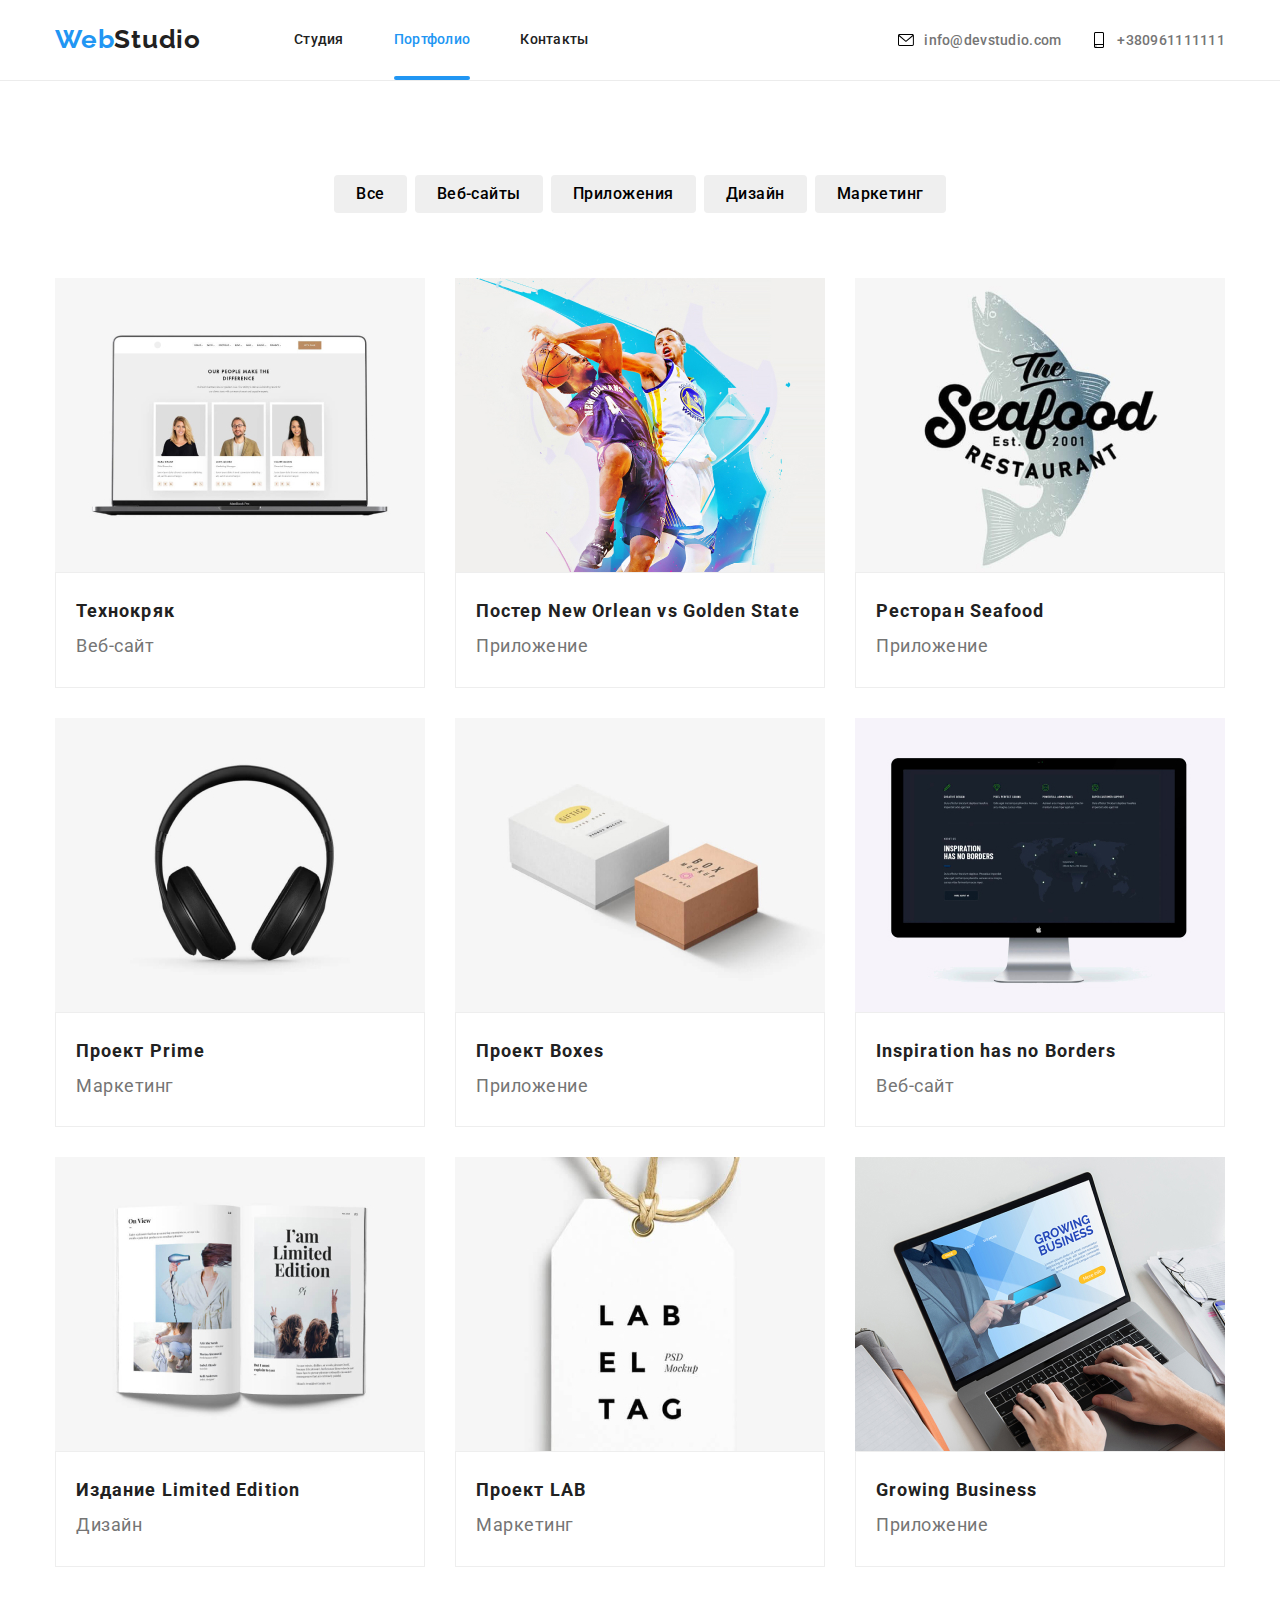
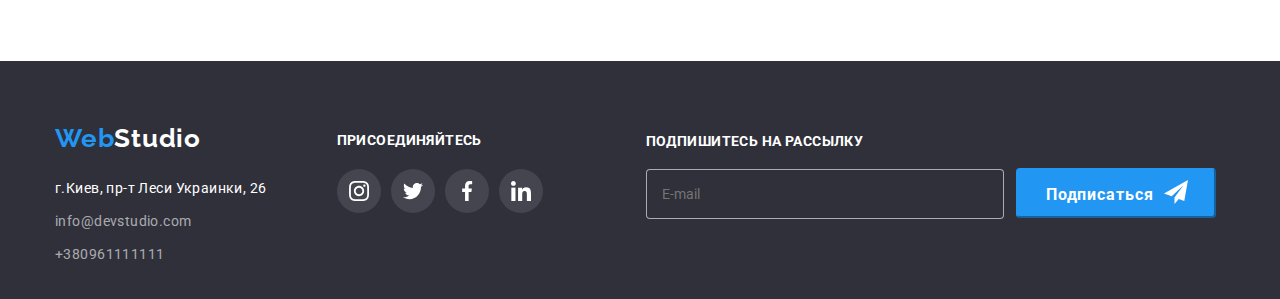
==== commit 114a95c2: "goit-markup-hw-08" ====
--- a/portfolio.html
+++ b/portfolio.html
@@ -28,7 +28,7 @@
                         </svg>
                     </button>
                     <div class="menu__overlay">
-                                <ul class="list menu link__header">
+                                <ul class="menu link__header">
                                     <li class="menu__link"> <a class="link contacts__link" href="./index.html">Студия</a></li>
                                     <li class="menu__link"><a href="./portfolio.html" class="link__current">Портфолио</a></li>
                                     <li class="menu__link"><a class="link contacts__link" href="#contacts">Контакты</a></li>
@@ -51,6 +51,17 @@
             </div> 
         </header>
         <div class="menu__container" id="menu__container" data-menu>
+            <button 
+                    type="button" 
+                    class="menu__button"
+                    aria-expanded="false"
+                    aria-controls="menu__container"
+                    data-menu__button>
+                        <svg width="40" height="40" aria-label="Переключатель мобильного меню">
+                            <use class="icon__menu" href="./img/icons/sprite.svg#icon-close-mobile"></use>
+                            <use class="icon__cross" href="./img/icons/sprite.svg#icon-close-mobile"></use>
+                        </svg>
+            </button>
             <ul class="menu__list">
                 <li> <a class="link contacts__link menu__page" href="./index.html">Студия</a></li>
                 <li><a href="./portfolio.html" class="link contacts__link menu__page">Портфолио</a></li>
@@ -74,7 +85,7 @@
             <section class="portfolio">
                 <h1 class="visually-hidden">Портфолио</h1>
                 <div class="container">
-                    <ul class="list grid">
+                    <ul class="grid grid__card">
                         <li class="grid-item">
                             <button class="button pointer" type="button">Все</button>
                         </li>
--- a/css/style.min.css
+++ b/css/style.min.css
@@ -1,2 +1,2 @@
-/*! modern-normalize | MIT License | https://github.com/sindresorhus/modern-normalize */html{box-sizing:border-box}*,::after,::before{box-sizing:inherit}html{line-height:1.15}body{margin:0}h1{font-size:2em;margin:0.67em 0}hr{box-sizing:content-box;height:0}pre{font-family:monospace, monospace;font-size:1em}a{-logo__1kit-text-decoration-skip:objects}abbr[title]{text-decoration:underline dotted}b,strong{font-weight:bolder}code,kbd,samp{font-family:monospace, monospace;font-size:1em}small{font-size:80%}sub,sup{font-size:75%;line-height:0;position:relative;vertical-align:baseline}sub{bottom:-0.25em}sup{top:-0.5em}button,input,optgroup,select,textarea{font-family:inherit;font-size:100%;line-height:1.15;margin:0}button,select{text-transform:none}[type="reset"],[type="subscribe"],button{-logo__1kit-appearance:button}[type="button"]::-moz-focus-inner,[type="reset"]::-moz-focus-inner,[type="subscribe"]::-moz-focus-inner,button::-moz-focus-inner{border-style:none;padding:0}[type="button"]:-moz-focusring,[type="reset"]:-moz-focusring,[type="subscribe"]:-moz-focusring,button:-moz-focusring{outline:1px dotted ButtonText}fieldset{padding:0.35em 0.75em 0.625em}legend{padding:0}progress{vertical-align:baseline}[type="number"]::-logo__1kit-inner-spin-button,[type="number"]::-logo__1kit-outer-spin-button{height:auto}[type="search"]{-logo__1kit-appearance:textfield;outline-offset:-2px}[type="search"]::-logo__1kit-search-cancel-button,[type="search"]::-logo__1kit-search-decoration{-logo__1kit-appearance:none}::-logo__1kit-file-upload-button{-logo__1kit-appearance:button;font:inherit}details{display:block}summary{display:list-item}:root{--main-text-color: #757575;--background-text-color: #ffffff;--accent-color: #2196f3;--tittle-color: #212121;--background-color: #2f303a;--button-color: #212121;--button-background-color: #e5e5e5;--card-gap: 30px;--animation: 250ms cubic-bezier(0.4, 0, 0.2, 1);--box-shadow: 0 4px 4px 0 rgba(0, 0, 0, 0.25);--animation-direction: alternate}html{box-sizing:border-box}::before ::after{box-sizing:inherit}body{font-family:"Roboto";font-style:normal;font-weight:400;font-size:14px;line-height:1.71;letter-spacing:0.03em;color:var(--main-text-color)}body.modal-open{overflow:hidden}h1,h2,h3,h4,h5,h6,p{margin:0;margin-top:0}img{display:block;max-width:100%;height:auto}ul{list-style-type:none;margin:0;padding:0}.container{width:100%;padding-left:15px;padding-right:15px;margin-left:auto;margin-right:auto}@media screen and (min-width: 480px){.container{width:480px}}@media screen and (min-width: 768px){.container{width:768px}}@media screen and (min-width: 1200px){.container{width:1200px}}.section{padding-bottom:60px}@media screen and (min-width: 1200px){.section{padding-bottom:94px}}.section__tittle{font-weight:700;font-size:28px;line-height:1.16;letter-spacing:0.03em;color:var(--tittle-color);justify-content:center;text-align:center;margin-bottom:30px}@media screen and (min-width: 1200px){.section__tittle{font-size:36px;margin-bottom:50px}}.section__main{padding-top:60px;padding-bottom:60px}@media screen and (min-width: 1200px){.section__main{padding-top:94px;padding-bottom:94px}}.section__background{--tittle-color: var(--background-text-color);background-color:var(--background-color);width:100%}@media screen and (min-width: 480px){.section__background{margin-left:auto;margin-right:auto}}@media screen and (min-width: 1200px){.section__background{max-width:1600px;justify-content:center}}.section__main{padding-top:60px;padding-bottom:60px}@media screen and (min-width: 1200px){.section__main{padding-top:94px;padding-bottom:94px}}.menu{display:flex}@media screen and (min-width: 768px){.menu{margin-left:-50px}}.menu__link{margin-left:50px}.navigation{display:flex;position:relative;align-items:center}@media screen and (max-width: 479px){.navigation{width:100%}}@media screen and (min-width: 480px){.navigation{width:480px}}@media screen and (min-width: 768px){.navigation{width:768px}}@media screen and (min-width: 1200px){.navigation{width:1200px}}.menu__button{display:inline-flex;position:absolute;right:0;margin:0;padding:0;border:none;background-color:transparent;transform:translateX(0%);z-index:1000}@media screen and (min-width: 768px){.menu__button{display:none}}.menu__button :hover .icon__menu,.menu__button :focus .icon__menu{fill:var(--accent-color)}.menu__button .icon__cross{display:none}.menu__button .icon__menu{display:block;z-index:5}.menu__button.is-open .icon__cross{display:block;z-index:4;position:relative}.menu__button.is-open .icon__menu{display:none}.menu__button.is-open .logo{display:none}:hover .icon__menu,:focus .icon__menu{fill:var(--accent-color)}:hover .icon__cross,:focus .icon__cross{fill:var(--accent-color)}.icon__cross{position:relative;z-index:4}.menu__overlay{display:flex}@media screen and (max-width: 767px){.menu__overlay{display:none}}@media screen and (min-width: 768px){.menu__overlay{display:flex}}.menu__tel{display:block;margin-right:0}@media screen and (min-width: 768px) and (max-width: 1199px){.menu__tel{position:absolute;top:0;right:0;margin-top:21px}}@media screen and (min-width: 1200px){.menu__tel{position:absolute;top:0;right:0;display:flex;justify-content:right;margin-top:32px}}@media screen and (min-width: 768px) and (max-width: 1199px){.menu__tel .contacts__link{margin-bottom:10px}}@media screen and (min-width: 768px){.menu__tel .contacts__link{font-weight:500;font-size:12px;line-height:1.17;letter-spacing:0.02em;color:#757575}}@media screen and (min-width: 1200px){.menu__tel .contacts__link{font-weight:500;font-size:14px}}.menu__button1{position:absolute;top:0;right:0;background-color:#fff;border:none}.menu__button1 :hover,.menu__button1 :focus{fill:#2196f3}@media screen and (min-width: 1200px){.menu__mail1{margin-right:30px}}.logo{display:block;left:0}.logo__1{font-family:"Raleway";font-weight:700;font-size:26px;line-height:1.17;letter-spacing:0.03em;color:var(--accent-color)}.logo__2{font-family:"Raleway";font-style:normal;font-weight:700;font-size:26px;line-height:1.38;letter-spacing:0.03em;color:var(--tittle-color)}.button{padding:6px 22px;font-family:inherit;font-weight:500;font-size:16px;line-height:1.62;letter-spacing:0.03em;border-radius:4px;border:0;transition:color var(--animation),background-color var(--animation),box-shadow var(--animation)}.button:focus,.button:hover{color:var(--background-text-color);background-color:var(--accent-color);box-shadow:var(--box-shadow)}.button__main{font-weight:700;font-size:16px;line-height:1.87;letter-spacing:0.06em;padding:10px 25px;color:var(--background-text-color);background-color:var(--accent-color);border-radius:4px;max-width:200px;max-height:50px;margin-left:auto;margin-right:auto;border:0}@media screen and (min-width: 480px){.button__main{width:200px;height:50px}}.pointer{cursor:pointer}.card{padding:0;margin:0;list-style:none;display:block;margin-left:auto;margin-right:auto;padding-bottom:-30px}@media screen and (min-width: 768px){.card{display:flex;flex-direction:row;flex-wrap:wrap;margin-right:-30px}}@media screen and (min-width: 1200px){.card{flex-wrap:wrap}}.card .item{left:0}.item{outline:1px;transition:box-shadow var(--animation);--grid-item: 1;max-width:450px;margin-left:auto;margin-right:auto;margin-bottom:30px}.item :not(:last-child){margin-bottom:0}@media screen and (min-width: 480px){.item{--grid-item: 1;width:450px}}@media screen and (min-width: 768px){.item{width:354px;margin-right:30px}}@media screen and (min-width: 1200px){.item{--grid-item: 3;width:370px}}.item:hover{box-shadow:var(--box-shadow)}.item:focus-within{outline:3px solid;box-shadow:var(--box-shadow)}.card__content{padding:20px 0 24px 20px;border:1px solid #eee}.card__text{margin-top:10px}.card__link{text-decoration:none;transition:color var(--animation);position:relative;transition:box-shadow var(--animation)}.card__link:focus{outline:1px;box-shadow:var(--box-shadow)}.link{color:inherit;text-decoration:none;transition:color var(--animation)}.link:hover,.link:focus{color:var(--accent-color)}.link__header{list-style:none;display:flex;align-items:center}.link__current{position:relative;display:block;padding-top:32px;padding-bottom:32px;text-decoration:none;color:var(--accent-color)}.link__current:after{content:"";position:absolute;display:block;width:100%;height:4px;left:0;bottom:0;background-color:var(--accent-color);border-radius:4px}.list{margin-top:0;margin-bottom:0;padding-left:0;list-style:none;text-decoration:none;font-style:normal}.visually-hidden{position:absolute !important;clip:rect(1px 1px 1px 1px);clip:rect(1px, 1px, 1px, 1px);padding:0 !important;border:0 !important;height:1px !important;width:1px !important;overflow:hidden}.social-icons{display:inline-flex;padding-right:-10px}.social-icons .icon{width:20px;height:20px;fill:rgba(0,0,0,0.25);transition:fill var(--animation)}.social-icons__link{display:flex;justify-content:center;align-items:center;width:44px;height:44px;border-radius:50%;background-color:var(--background-text-color);transition:color var(--animation),background-color var(--animation)}.social-icons__link:hover .icon,.social-icons__link:focus .icon{fill:var(--background-text-color)}.social-icons__link:hover,.social-icons__link:focus{background-color:var(--accent-color)}.social-icons__item{margin-right:10px}textarea{resize:none}.form{max-width:450px}@media screen and (min-width: 1200px){.form{width:450px}}.form__field{position:relative;display:flex;flex-direction:column;margin-bottom:10px}.form__field:focus-within>.form__icon{fill:var(--accent-color);transition:fill var(--animation)}.form__icon{position:absolute;width:18px;height:18px;top:30px;left:12px;display:inline-block}.form__label{margin-bottom:4px;font-size:12px;line-height:1.16;letter-spacing:0.01em;color:var(--main-text-color)}.form__input{margin:0;padding:12px 42px;border-radius:4px;border:1px solid rgba(33,33,33,0.2)}.form__input:focus{outline-color:var(--accent-color);transition:outline-color var(--animation)}.form__input ::placeholder{color:rgba(117,117,117,0.5);text-align:left;font-size:12px;line-height:1.16;letter-spacing:0.01em}.form__tittle{font-weight:700;font-size:20px;line-height:1.17;text-align:center;color:var(--tittle-color);margin-bottom:12px}.form__button{max-width:200px;max-height:50px;border:none;border-radius:4px;display:block;margin-left:auto;margin-right:auto;margin-top:30px;background-color:var(--accent-color);color:var(--background-text-color);font-weight:700;font-size:16px;line-height:1.87;letter-spacing:0.06em;text-align:center;cursor:pointer}@media screen and (min-width: 480px){.form__button{width:200px;height:50px}}.form__comment{height:120px;padding:12px 16px;margin-bottom:10px;border:1px solid rgba(33,33,33,0.2);border-radius:4px}.form__comment:focus{outline-color:var(--accent-color);transition:outline-color var(--animation)}.checkbox{color:var(--main-text-color);padding:5px 0;position:relative;display:flex;transform:translateX(20px);font-size:12px;line-height:1.16}@media screen and (min-width: 1200px){.checkbox{font-size:14px;line-height:1.71}}.checkbox__input{position:absolute;width:1px;height:1px;overflow:hidden;clip:rect(0 0 0 0);cursor:pointer}.checkbox__input:checked+.checkbox__icon{border-color:var(--accent-color);background-color:var(--accent-color);background-image:url("data:image/svg+xml,%3Csvg width='16' height='15' viewBox='0 0 16 15' fill='none' xmlns='http://www.w3.org/2000/svg'%3E%3Crect width='16' height='15' rx='2' fill='%232196F3'/%3E%3Cpath d='M3.95703 7.75166L3.88825 7.68604L3.81923 7.75141L2.93123 8.59258L2.85486 8.66492L2.93097 8.73753L6.42671 12.0724L6.49574 12.1382L6.56476 12.0724L14.069 4.91352L14.1449 4.84116L14.069 4.76881L13.1873 3.92764L13.1183 3.86183L13.0493 3.92761L6.49577 10.1735L3.95703 7.75166Z' fill='white' stroke='white' stroke-width='0.2'/%3E%3C/svg%3E");background-origin:border-box;transition:border-color background-color var(--animation)}.checkbox__input:focus+.checkbox__icon{border-color:var(--accent-color)}.checkbox__icon{position:absolute;width:16px;height:15px;border:2px solid #000;background-color:var(background-text-color);border-radius:4px;transform:translateX(-23px);cursor:pointer}.checkbox__link{color:var(--accent-color);transform:translateX(5px)}.portfolio{--grid-item: 5;padding-left:auto;padding-right:auto}@media screen and (max-width: 1199px){.portfolio{padding-bottom:60px;padding-top:60px}}@media screen and (min-width: 1200px){.portfolio{padding-bottom:94px;padding-top:94px}}.portfolio__tittle{font-weight:700;font-size:18px;line-height:2;letter-spacing:0.06em;color:var(--tittle-color);margin-bottom:4px}.portfolio__prodacts{font-weight:400;font-size:18px;line-height:1.87;letter-spacing:0.03em;color:var(--main-text-color)}.portfolio__card{position:relative;outline:1px;width:100%;z-index:1;overflow:hidden}.portfolio__background{position:absolute;padding-bottom:-30px;width:100%;height:100%;z-index:10;background-color:rgba(33,150,243,0.9);color:var(--background-text-color);opacity:0;transition:opacity var(--animation);transition:transform var(--animation);transform:translateY(0)}.portfolio__background .is-hidden{opacity:0;pointer-events:none}.portfolio__description{font-size:18px;line-height:1.55;padding-top:63px;padding-left:24px;padding-right:24px}.item:hover .portfolio__background{opacity:1;transform:translateY(-100%);transition:transform var(--animation)}.card__link:focus .portfolio__background{opacity:1;transform:translateY(-100%);transition:transform var(--animation)}.grid{display:flex;flex-wrap:wrap;margin-left:auto;margin-right:auto;justify-content:start}@media screen and (min-width: 768px){.grid{justify-content:center;margin-bottom:34px;margin-right:-8px}}.grid-item{margin-right:8px;margin-bottom:15px}.header{font-weight:500;font-size:14px;line-height:1.14;letter-spacing:0.02em;color:var(--tittle-color);text-decoration:none;border-bottom-width:1px;border-bottom-style:solid;border-bottom-color:#ececec}.header__container{display:flex}@media screen and (max-width: 767px){.header__container{justify-content:start}}@media screen and (min-width: 768px) and (max-width: 1199px){.header__container{width:768px;padding-left:15px;padding-right:15px;align-items:center;justify-content:center}}@media screen and (max-width: 767px){.header .menu{margin-left:88px}}@media screen and (max-width: 767px){.header__logo{margin-top:16px;margin-bottom:16px}}@media screen and (min-width: 768px){.header__logo{margin-right:88px}}@media screen and (min-width: 1200px){.header__logo{margin-right:93px}}.contacts__link{display:flex}.contacts__link .icon{width:16px;height:16px;stroke:inherit;margin-right:10px;transition:fill var(--animation)}.contacts__link:hover .icon,.contacts__link:focus .icon{fill:var(--accent-color)}.menu__container{display:block;position:fixed;flex-direction:column;top:0;width:100vw;height:100vh;background-color:#fff;text-align:start;font-weight:500;font-size:40px;line-height:1.17;letter-spacing:0.02;color:#212121;z-index:3;overflow-x:scroll;overflow-y:scroll;padding-left:40px;padding-top:48px}@media screen and (min-width: 768px){.menu__container{display:none}}@media screen and (max-width: 767px){.menu__container{display:none}}@media screen and (max-width: 767px){.menu__container.is-open{display:block}}@media screen and (max-width: 767px){.menu__container{margin-left:auto;margin-right:auto}}.menu__container.is-open .logo__1{display:none}.menu__list{text-decoration:none;list-style-type:none}.menu__mail{font-weight:500;font-size:24px;line-height:1.16;letter-spacing:0.02;color:#757575;margin-top:32px}.menu__contacts{margin-bottom:64px;font-size:34px;list-style-type:none;color:#2196f3}.menu__list1{display:flex;margin-right:-20px}.menu__social{color:#2196f3;font-weight:500;font-size:18px;line-height:1.22;letter-spacing:0.02;margin-right:20px;text-decoration:none}.menu__home{position:absolute;bottom:0;margin-bottom:48px}.menu__page{margin-bottom:32px}.overlay{width:100%;height:100%;background-image:url(../img/mobile/background_mobx1.png);background:linear-gradient(to right, rgba(47,48,58,0.4), rgba(47,48,58,0.4));background-repeat:no-repeat;background-position:center;background-size:contain;box-shadow:var(--box-shadow)}@media screen and (min-width: 480px){.overlay{width:100%}}@media (min-device-pixel-ratio: 2), (min-resolution: 192dpi), (min-resolution: 2dppx){.overlay{background:linear-gradient(to right, rgba(47,48,58,0.4), rgba(47,48,58,0.4));background-image:url(../img/mobile/background_mobx2.png);background-size:auto 400px}}@media screen and (min-width: 768px){.overlay{background-image:url(../img/tablet/background_tabx1.png);background:linear-gradient(to right, rgba(47,48,58,0.4), rgba(47,48,58,0.4))}}@media screen and (min-width: 768px) and (min-device-pixel-ratio: 2), screen and (min-width: 768px) and (min-resolution: 192dpi), screen and (min-width: 768px) and (min-resolution: 2dppx){.overlay{background:linear-gradient(to right, rgba(47,48,58,0.4), rgba(47,48,58,0.4));background-image:url(../img/tablet/background_tabx2.png);background-size:auto 400px}}@media screen and (min-width: 1200px){.overlay{background-image:url(../img/desktop/background.png);background:linear-gradient(to right, rgba(47,48,58,0.4), rgba(47,48,58,0.4));background-size:cover;max-width:1600px}}@media screen and (min-width: 1200px) and (min-device-pixel-ratio: 2), screen and (min-width: 1200px) and (min-resolution: 192dpi), screen and (min-width: 1200px) and (min-resolution: 2dppx){.overlay{background:linear-gradient(to right, rgba(47,48,58,0.4), rgba(47,48,58,0.4));background-image:url(../img/desktop/backgroundx2.png);background-size:auto 600px}}.hero{display:block;flex-wrap:wrap;margin-left:auto;margin-right:auto;align-items:center;text-align:center;padding-top:118px;padding-bottom:118px}@media screen and (min-width: 1200px){.hero{padding-top:200px;padding-bottom:200px}}.hero__tittle{font-weight:900;font-size:26px;line-height:1.61;letter-spacing:0.06em;color:var(--background-text-color);text-transform:uppercase;margin-bottom:30px}@media screen and (min-width: 1200px){.hero__tittle{font-size:44px;line-height:1.36}}.backdrop{position:fixed;width:100%;height:100%;left:0;top:0;z-index:100;opacity:1;background-color:rgba(0,0,0,0.1);box-shadow:var(--box-shadow);overflow:scroll}.is-hidden{opacity:0;visibility:hidden;pointer-events:none;transition:opacity var(--animation),visibility var(--animation)}.modal{position:absolute;padding:40px;max-width:520px;margin-left:auto;margin-right:auto;transform:translateY(15%);border-radius:4px;background-color:var(--background-text-color);box-shadow:var(--box-shadow);top:50%;left:50%;transform:translate(-50%, -50%)}@media screen and (min-width: 480px) and (max-width: 767px){.modal{width:450px}}@media screen and (min-width: 480px){.modal{width:450px}}@media screen and (min-width: 1200px){.modal{width:520px;padding:auto}}.btn-close{position:absolute;top:8px;right:8px;width:30px;height:30px;border:1px;border-radius:50%;border-color:rgba(0,0,0,0.1);color:#000;background-color:var(--background-text-color);box-shadow:var(--box-shadow);background-size:contain;background-position:center;justify-content:center;align-items:center;display:inline-block;cursor:pointer}.btn-close .icon{fill:#000;justify-content:center;align-items:center;background-size:contain;display:block;padding:0}.btn-close:hover .icon{fill:var(--accent-color);transition:fill var(--animation)}.methods{display:block}@media screen and (min-width: 768px){.methods{display:flex;flex-wrap:wrap;margin-right:-30px}}.methods__item{display:block;align-items:center;max-width:450px;--grid-item: 1}@media screen and (min-width: 480px){.methods__item{--grid-item: 1;width:450px}}@media screen and (min-width: 768px){.methods__item{--grid-item: 2;width:354px;margin-right:30px}}@media screen and (min-width: 1200px){.methods__item{--grid-item: 4;width:270px}}@media screen and (max-width: 767px){.methods__item:not(:last-child){margin-bottom:30px}}.methods__attention{background-image:url(../img/icons/antenna.svg);box-sizing:border-box;margin-bottom:30px;display:block;content:"";width:100%;padding-left:auto;padding-right:auto;height:120px;background-repeat:no-repeat;background-position:center;background-color:#f5f4fa}.methods__task{background-image:url(../img/icons/clock.svg);box-sizing:border-box;margin-bottom:30px;display:block;content:"";width:100%;padding-left:auto;padding-right:auto;height:120px;background-repeat:no-repeat;background-position:center;background-color:#f5f4fa}.methods__planning{background-image:url(../img/icons/diagram.svg);box-sizing:border-box;margin-bottom:30px;display:block;content:"";width:100%;padding-left:auto;padding-right:auto;height:120px;background-repeat:no-repeat;background-position:center;background-color:#f5f4fa}.methods__technologies{background-image:url(../img/icons/astronaut.svg);box-sizing:border-box;margin-bottom:30px;display:block;content:"";width:100%;padding-left:auto;padding-right:auto;height:120px;background-repeat:no-repeat;background-position:center;background-color:#f5f4fa}.methods__tittle{font-weight:700;line-height:1.14;letter-spacing:0.03em;color:#212121;text-transform:uppercase;margin-bottom:10px;text-align:center}@media screen and (min-width: 768px){.methods__tittle{text-align:left}}.gallery{display:flex;justify-content:center;margin-left:auto;margin-right:auto;padding-right:0px;width:1185px}@media (max-width: 1199px){.gallery{display:none}}.gallery__item{width:370px;--grid-item: 3;margin-right:30px}.gallery__card{--grid-item: 3;position:relative;z-index:2}.gallery__background{position:absolute;display:flex;justify-content:center;align-items:center;width:100%;height:70px;background-color:rgba(47,48,58,0.8);color:var(--background-text-color);z-index:4;transform:translateY(-100%)}.gallery__tittle{font-weight:700;line-height:1.17;text-transform:uppercase}.team{background-color:var(--background-text-color);display:block;justify-content:center;margin-right:-30px}@media screen and (min-width: 768px){.team{display:flex;flex-wrap:wrap}}@media screen and (max-width: 1199px){.team{margin-bottom:-30px}}.team__item{display:block;text-align:center;margin-right:30px;box-shadow:var(--box-shadow);--grid-item: 1;max-width:450px;margin-bottom:30px}@media screen and (min-width: 480px){.team__item{--grid-item: 1;width:450px}}@media screen and (min-width: 768px){.team__item{--grid-item: 2;width:354px}}@media screen and (min-width: 1200px){.team__item{--grid-item: 4;width:270px;margin-bottom:0}}.team__member{font-weight:500;font-size:16px;line-height:1.18;color:var(--tittle-color);margin-bottom:10px}.team__position{font-size:16px;line-height:1.18;color:var(--main-text-color);margin-bottom:16px}.team__content{padding-top:30px;padding-bottom:30px}.clients{display:flex;justify-content:space-around;list-style-type:none;flex-wrap:wrap;margin-right:-30px;margin-bottom:-30px}@media screen and (min-width: 1200px){.clients{width:1200px;margin-bottom:0}}.clients__icons{display:flex;--grid-item: 2;max-width:210px;margin-right:auto;margin-left:auto;margin-bottom:30px;border:1px solid #afb1b8;border-radius:4px;transition:border-color var(--animation)}@media screen and (min-width: 480px){.clients__icons{width:210px;margin-right:30px;margin-left:0}}@media screen and (min-width: 768px){.clients__icons{--grid-item: 3;width:226px}}@media screen and (min-width: 1200px){.clients__icons{width:170px;margin-left:0;margin-bottom:0}}.clients__icons .icon{display:block;padding:0;fill:#afb1b8;transition:fill var(--animation)}.clients__icons:hover,.clients__icons:focus{border-color:var(--accent-color)}.clients__link{outline:px solid #afb1b8;width:170px;height:90px;display:flex;justify-content:center;align-items:center}@media screen and (max-width: 480px){.clients__link{max-width:170px}}.clients__link:hover .icon,.clients__link:focus .icon{fill:var(--accent-color)}.clients__tittle{font-weight:700;font-size:28px;line-height:1.17;color:var(--button-color);text-align:center;margin-bottom:30px}@media screen and (min-width: 1200px){.clients__tittle{font-size:36px;margin-bottom:50px}}.footer{color:rgba(255,255,255,0.6);margin-top:9px}.footer__logo{font-family:"Raleway";font-style:normal;font-weight:700;font-size:26px;line-height:1.38;letter-spacing:0.03em;color:var(--background-text-color)}.footer__address{color:var(--background-text-color);margin-top:20px}.footer__container{display:block;justify-content:center;padding-bottom:px;margin-left:auto;margin-right:auto}@media screen and (max-width: 767px){.footer__container{padding-top:60px;padding-bottom:60px}}@media screen and (min-width: 768px){.footer__container{display:flex;justify-content:space-between;flex-wrap:wrap}}@media screen and (min-width: 1200px){.footer__container{width:1200px;justify-content:start}}.footer__item{display:block;--grid-item: 1;text-align:center}@media screen and (min-width: 768px){.footer__item{--grid-item: 2}}@media screen and (min-width: 1200px){.footer__item{--grid-item: 3;text-align:start}}.footer-icons{display:inline-flex;padding-right:-10px}.footer-icons .icon{width:20px;height:20px;fill:var(--background-text-color);transition:fill var(--animation)}.footer-icons__tittle{font-weight:700;line-height:1.14;color:var(--background-text-color);text-transform:uppercase;margin-bottom:20px}.footer-icons__link{display:flex;justify-content:center;align-items:center;width:44px;height:44px;border-radius:50%;background-color:rgba(255,255,255,0.1);transition:background-color var(--animation)}.footer-icons__link:hover,.footer-icons__link:focus{background-color:var(--accent-color)}.footer-icons__link:hover .icon,.footer-icons__link:focus .icon{fill:var(--background-text-color)}.footer-icons__item{margin-right:10px}.footer__button{display:block;justify-content:center}@media screen and (min-width: 1200px){.footer__button{display:flex;justify-content:right}}.subscribe{display:block;max-width:450px;align-items:center;justify-content:center}@media screen and (min-width: 1200px){.subscribe{width:450px}}@media screen and (min-width: 1200px){.subscribe{display:flex;width:570px;align-items:start;justify-content:left}}.subscribe__label{display:block;justify-content:center;font-weight:700;line-height:1.17;text-transform:uppercase;color:var(--background-text-color);margin-bottom:20px}@media screen and (min-width: 1200px){.subscribe__label{justify-content:left;text-align-last:left}}.subscribe__input{position:relative;padding-left:15px;margin-top:20px;border-radius:4px;border:1px solid rgba(255,255,255,0.6);background-color:#2f303a;color:var(--background-text-color);height:50px}@media screen and (min-width: 480px){.subscribe__input{width:450px}}@media screen and (min-width: 1200px){.subscribe__input{padding-left:15px;max-width:358px}}.subscribe__input ::placeholder{font-size:16px;line-height:1.25;display:flex;align-items:center;color:rgba(117,117,117,0.5);position:absolute}.subscribe__button{position:relative;width:200px;height:50px;margin-top:20px;font-weight:700;font-size:16px;line-height:1.87;letter-spacing:0.06em;padding-top:10px;padding-bottom:10px;padding-left:28px;text-align:left;background-color:var(--accent-color);color:var(--background-text-color);border-radius:4px;border-color:var(--accent-color);cursor:pointer}@media screen and (min-width: 1200px){.subscribe__button{min-width:200px;text-align:start;transform:translateY(30%);margin-left:12px}}.subscribe__icon{position:absolute;width:24px;height:24px;fill:var(--background-text-color);margin-left:10px;margin-right:13px}@media screen and (max-width: 767px){.social{margin-top:60px;margin-bottom:60px}}@media screen and (min-width: 768px){.social{margin-top:65px;margin-right:83px}}@media screen and (min-width: 1200px){.social{margin-top:72px;margin-left:70px;margin-right:93px}}@media screen and (min-width: 768px){.footer__page{margin-top:60px}}@media screen and (min-width: 768px) and (max-width: 1199px){.footer__page{margin-left:76px}}@media screen and (min-width: 1200px){.footer__page{margin-top:60px;margin-bottom:60px}}@media screen and (min-width: 768px){.footer__subscribe{margin-top:60px;margin-bottom:60px;margin-left:162px}}@media screen and (min-width: 1200px){.footer__subscribe{margin-top:72px;margin-left:0}}
+/*! modern-normalize | MIT License | https://github.com/sindresorhus/modern-normalize */html{box-sizing:border-box}*,::after,::before{box-sizing:inherit}html{line-height:1.15}body{margin:0}h1{font-size:2em;margin:0.67em 0}hr{box-sizing:content-box;height:0}pre{font-family:monospace, monospace;font-size:1em}a{-logo__1kit-text-decoration-skip:objects}abbr[title]{text-decoration:underline dotted}b,strong{font-weight:bolder}code,kbd,samp{font-family:monospace, monospace;font-size:1em}small{font-size:80%}sub,sup{font-size:75%;line-height:0;position:relative;vertical-align:baseline}sub{bottom:-0.25em}sup{top:-0.5em}button,input,optgroup,select,textarea{font-family:inherit;font-size:100%;line-height:1.15;margin:0}button,select{text-transform:none}[type="reset"],[type="subscribe"],button{-logo__1kit-appearance:button}[type="button"]::-moz-focus-inner,[type="reset"]::-moz-focus-inner,[type="subscribe"]::-moz-focus-inner,button::-moz-focus-inner{border-style:none;padding:0}[type="button"]:-moz-focusring,[type="reset"]:-moz-focusring,[type="subscribe"]:-moz-focusring,button:-moz-focusring{outline:1px dotted ButtonText}fieldset{padding:0.35em 0.75em 0.625em}legend{padding:0}progress{vertical-align:baseline}[type="number"]::-logo__1kit-inner-spin-button,[type="number"]::-logo__1kit-outer-spin-button{height:auto}[type="search"]{-logo__1kit-appearance:textfield;outline-offset:-2px}[type="search"]::-logo__1kit-search-cancel-button,[type="search"]::-logo__1kit-search-decoration{-logo__1kit-appearance:none}::-logo__1kit-file-upload-button{-logo__1kit-appearance:button;font:inherit}details{display:block}summary{display:list-item}:root{--main-text-color: #757575;--background-text-color: #ffffff;--accent-color: #2196f3;--tittle-color: #212121;--background-color: #2f303a;--button-color: #212121;--button-background-color: #e5e5e5;--card-gap: 30px;--animation: 250ms cubic-bezier(0.4, 0, 0.2, 1);--box-shadow: 0 4px 4px 0 rgba(0, 0, 0, 0.25)}html{box-sizing:border-box}::before ::after{box-sizing:inherit}body{font-family:"Roboto";font-style:normal;font-weight:400;font-size:14px;line-height:1.71;letter-spacing:0.03em;color:var(--main-text-color)}body.modal-open{overflow:hidden}h1,h2,h3,h4,h5,h6,p{margin:0;margin-top:0}img{display:block;max-width:100%;height:auto}ul{list-style-type:none;margin:0;padding:0}.container{width:100%;padding-left:15px;padding-right:15px;margin-left:auto;margin-right:auto}@media screen and (min-width: 480px){.container{width:480px}}@media screen and (min-width: 768px){.container{width:768px}}@media screen and (min-width: 1200px){.container{width:1200px}}.section{padding-bottom:60px}@media screen and (min-width: 1200px){.section{padding-bottom:94px}}.section__tittle{font-weight:700;font-size:28px;line-height:1.16;letter-spacing:0.03em;color:var(--tittle-color);justify-content:center;text-align:center;margin-bottom:30px}@media screen and (min-width: 1200px){.section__tittle{font-size:36px;margin-bottom:50px}}.section__main{padding-top:60px;padding-bottom:60px}@media screen and (min-width: 1200px){.section__main{padding-top:94px;padding-bottom:94px}}.section__background{--tittle-color: var(--background-text-color);background-color:var(--background-color);width:100%}@media screen and (min-width: 480px){.section__background{margin-left:auto;margin-right:auto}}@media screen and (min-width: 1200px){.section__background{max-width:1600px;justify-content:center}}.section__main{padding-top:60px;padding-bottom:60px}@media screen and (min-width: 1200px){.section__main{padding-top:94px;padding-bottom:94px}}.menu{display:flex}@media screen and (min-width: 768px){.menu{margin-left:-50px}}.menu__link{margin-left:50px}.navigation{display:flex;position:relative;align-items:center}@media screen and (max-width: 479px){.navigation{width:100%}}@media screen and (min-width: 480px){.navigation{width:480px}}@media screen and (min-width: 768px){.navigation{width:768px}}@media screen and (min-width: 1200px){.navigation{width:1200px}}.menu__button{display:inline-flex;position:absolute;right:0;margin:0;padding:0;border:none;background-color:transparent;transform:translateX(0%);z-index:1000}@media screen and (min-width: 768px){.menu__button{display:none}}.menu__button :hover .icon__menu,.menu__button :focus .icon__menu{fill:var(--accent-color)}.menu__button .icon__cross{display:none}.menu__button .icon__menu{display:block;z-index:5}.menu__button.is-open .icon__cross{display:block;z-index:0;position:relative}.menu__button.is-open .icon__menu{display:none}.menu__button.is-open .logo{display:none}:hover .icon__menu,:focus .icon__menu{fill:var(--accent-color)}:hover .icon__cross,:focus .icon__cross{fill:#fff}.icon__cross{position:relative;z-index:0}.menu__overlay{display:flex}@media screen and (max-width: 767px){.menu__overlay{display:none}}@media screen and (min-width: 768px){.menu__overlay{display:flex}}.menu__tel{display:block;margin-right:0}@media screen and (min-width: 768px) and (max-width: 1199px){.menu__tel{position:absolute;top:0;right:0;margin-top:21px}}@media screen and (min-width: 1200px){.menu__tel{position:absolute;top:0;right:0;display:flex;justify-content:right;margin-top:32px}}@media screen and (min-width: 768px) and (max-width: 1199px){.menu__tel .contacts__link{margin-bottom:10px}}@media screen and (min-width: 768px){.menu__tel .contacts__link{font-weight:500;font-size:12px;line-height:1.17;letter-spacing:0.02em;color:#757575}}@media screen and (min-width: 1200px){.menu__tel .contacts__link{font-weight:500;font-size:14px}}.menu__button1{position:absolute;top:0;right:0;background-color:#fff;border:none}.menu__button1 :hover,.menu__button1 :focus{fill:#2196f3}@media screen and (min-width: 1200px){.menu__mail1{margin-right:30px}}.logo{display:block;left:0}.logo__1{font-family:"Raleway";font-weight:700;font-size:26px;line-height:1.17;letter-spacing:0.03em;color:var(--accent-color)}.logo__2{font-family:"Raleway";font-style:normal;font-weight:700;font-size:26px;line-height:1.38;letter-spacing:0.03em;color:var(--tittle-color)}.button{padding:6px 22px;font-family:inherit;font-weight:500;font-size:16px;line-height:1.62;letter-spacing:0.03em;border-radius:4px;border:0;transition:color var(--animation),background-color var(--animation),box-shadow var(--animation)}.button:focus,.button:hover{color:var(--background-text-color);background-color:var(--accent-color);box-shadow:var(--box-shadow)}.button__main{font-weight:700;font-size:16px;line-height:1.87;letter-spacing:0.06em;padding:10px 25px;color:var(--background-text-color);background-color:var(--accent-color);border-radius:4px;max-width:200px;max-height:50px;margin-left:auto;margin-right:auto;border:0}@media screen and (min-width: 480px){.button__main{width:200px;height:50px}}.pointer{cursor:pointer}.card{padding:0;margin:0;list-style:none;display:block;margin-left:auto;margin-right:auto;margin-bottom:-30px}@media screen and (min-width: 768px){.card{display:flex;flex-direction:row;flex-wrap:wrap;margin-right:-30px}}@media screen and (min-width: 1200px){.card{flex-wrap:wrap}}.card .item{left:0}.item{outline:1px;transition:box-shadow var(--animation);--grid-item: 1;max-width:450px;margin-bottom:30px}.item :not(:last-child){margin-bottom:0}@media screen and (min-width: 480px){.item{--grid-item: 1;width:450px}}@media screen and (min-width: 768px){.item{width:354px;margin-right:30px}}@media screen and (min-width: 1200px){.item{--grid-item: 3;width:370px}}.item:hover{box-shadow:var(--box-shadow)}.item:focus-within{outline:3px solid;box-shadow:var(--box-shadow)}.card__content{padding:20px 0 24px 20px;border:1px solid #eee}.card__text{margin-top:10px}.card__link{text-decoration:none;transition:color var(--animation);position:relative;transition:box-shadow var(--animation)}.card__link:focus{outline:1px;box-shadow:var(--box-shadow)}.link{color:inherit;text-decoration:none;transition:color var(--animation)}.link:hover,.link:focus{color:var(--accent-color)}.link__header{list-style:none;display:flex;align-items:center}.link__current{position:relative;display:block;padding-top:32px;padding-bottom:32px;text-decoration:none;color:var(--accent-color)}.link__current:after{content:"";position:absolute;display:block;width:100%;height:4px;left:0;bottom:0;background-color:var(--accent-color);border-radius:4px}.list{margin-top:0;padding-left:0;list-style:none;text-decoration:none;font-style:normal;margin-bottom:-30px}.visually-hidden{position:absolute !important;clip:rect(1px 1px 1px 1px);clip:rect(1px, 1px, 1px, 1px);padding:0 !important;border:0 !important;height:1px !important;width:1px !important;overflow:hidden}.social-icons{display:inline-flex;padding-right:-10px}.social-icons .icon{width:20px;height:20px;fill:rgba(0,0,0,0.25);transition:fill var(--animation)}.social-icons__link{display:flex;justify-content:center;align-items:center;width:44px;height:44px;border-radius:50%;background-color:var(--background-text-color);transition:color var(--animation),background-color var(--animation)}.social-icons__link:hover .icon,.social-icons__link:focus .icon{fill:var(--background-text-color)}.social-icons__link:hover,.social-icons__link:focus{background-color:var(--accent-color)}.social-icons__item{margin-right:10px}textarea{resize:none}.form{max-width:450px}@media screen and (min-width: 1200px){.form{width:450px}}.form__field{position:relative;display:flex;flex-direction:column;margin-bottom:10px}.form__field:focus-within>.form__icon{fill:var(--accent-color);transition:fill var(--animation)}.form__icon{position:absolute;width:18px;height:18px;top:30px;left:12px;display:inline-block}.form__label{margin-bottom:4px;font-size:12px;line-height:1.16;letter-spacing:0.01em;color:var(--main-text-color)}.form__input{margin:0;padding:12px 42px;border-radius:4px;border:1px solid rgba(33,33,33,0.2)}.form__input:focus{outline-color:var(--accent-color);transition:outline-color var(--animation)}.form__input ::placeholder{color:rgba(117,117,117,0.5);text-align:left;font-size:12px;line-height:1.16;letter-spacing:0.01em}.form__tittle{font-weight:700;font-size:20px;line-height:1.17;text-align:center;color:var(--tittle-color);margin-bottom:12px}.form__button{max-width:200px;max-height:50px;border:none;border-radius:4px;display:block;margin-left:auto;margin-right:auto;margin-top:30px;background-color:var(--accent-color);color:var(--background-text-color);font-weight:700;font-size:16px;line-height:1.87;letter-spacing:0.06em;text-align:center;cursor:pointer}@media screen and (min-width: 480px){.form__button{width:200px;height:50px}}.form__comment{height:120px;padding:12px 16px;margin-bottom:10px;border:1px solid rgba(33,33,33,0.2);border-radius:4px}.form__comment:focus{outline-color:var(--accent-color);transition:outline-color var(--animation)}.checkbox{color:var(--main-text-color);padding:5px 0;position:relative;display:flex;transform:translateX(20px);font-size:12px;line-height:1.16}@media screen and (min-width: 1200px){.checkbox{font-size:14px;line-height:1.71}}.checkbox__input{position:absolute;width:1px;height:1px;overflow:hidden;clip:rect(0 0 0 0);cursor:pointer}.checkbox__input:checked+.checkbox__icon{border-color:var(--accent-color);background-color:var(--accent-color);background-image:url("data:image/svg+xml,%3Csvg width='16' height='15' viewBox='0 0 16 15' fill='none' xmlns='http://www.w3.org/2000/svg'%3E%3Crect width='16' height='15' rx='2' fill='%232196F3'/%3E%3Cpath d='M3.95703 7.75166L3.88825 7.68604L3.81923 7.75141L2.93123 8.59258L2.85486 8.66492L2.93097 8.73753L6.42671 12.0724L6.49574 12.1382L6.56476 12.0724L14.069 4.91352L14.1449 4.84116L14.069 4.76881L13.1873 3.92764L13.1183 3.86183L13.0493 3.92761L6.49577 10.1735L3.95703 7.75166Z' fill='white' stroke='white' stroke-width='0.2'/%3E%3C/svg%3E");background-origin:border-box;transition:border-color background-color var(--animation)}.checkbox__input:focus+.checkbox__icon{border-color:var(--accent-color)}.checkbox__icon{position:absolute;width:16px;height:15px;border:2px solid #000;background-color:var(background-text-color);border-radius:4px;transform:translateX(-23px);cursor:pointer}.checkbox__link{color:var(--accent-color);transform:translateX(5px)}.portfolio{--grid-item: 5;padding-left:auto;padding-right:auto}@media screen and (max-width: 1199px){.portfolio{padding-bottom:60px;padding-top:60px}}@media screen and (min-width: 1200px){.portfolio{padding-bottom:94px;padding-top:94px}}.portfolio__tittle{font-weight:700;font-size:18px;line-height:2;letter-spacing:0.06em;color:var(--tittle-color);margin-bottom:4px}.portfolio__prodacts{font-weight:400;font-size:18px;line-height:1.87;letter-spacing:0.03em;color:var(--main-text-color)}.portfolio__card{position:relative;outline:1px;width:100%;z-index:1;overflow:hidden}.portfolio__background{position:absolute;padding-bottom:-30px;width:100%;height:100%;z-index:10;background-color:rgba(33,150,243,0.9);color:var(--background-text-color);opacity:0;transition:opacity var(--animation);transition:transform var(--animation);transform:translateY(0)}.portfolio__background .is-hidden{opacity:0;pointer-events:none}.portfolio__description{font-size:18px;line-height:1.55;padding-top:63px;padding-left:24px;padding-right:24px}.item:hover .portfolio__background{box-shadow:var(--box-shadow);animation-name:changeColor;animation-iteration-count:1;animation-play-state:paused;opacity:1;transform:translateY(-100%);transition:transform var(--animation)}@keyframes changeColor{0%{opacity:1;transform:translateY(-100%)}50%{opacity:0;transform:translateY(0)}100%{opacity:1;transform:translateY(-100%)}}.card__link:focus .portfolio__background{opacity:1;transform:translateY(-100%);transition:transform var(--animation)}.grid{display:flex;flex-wrap:wrap;margin-left:auto;margin-right:auto;justify-content:start;margin-bottom:-15px}@media screen and (min-width: 768px){.grid{justify-content:center;margin-right:-8px}}.grid-item{margin-right:8px;margin-bottom:15px}.grid__card{margin-bottom:40px}@media screen and (min-width: 768px){.grid__card{margin-bottom:30px}}@media screen and (min-width: 768px){.grid__card{margin-bottom:50px}}.header{font-weight:500;font-size:14px;line-height:1.14;letter-spacing:0.02em;color:var(--tittle-color);text-decoration:none;border-bottom-width:1px;border-bottom-style:solid;border-bottom-color:#ececec}.header__container{display:flex}@media screen and (max-width: 767px){.header__container{justify-content:start}}@media screen and (min-width: 768px) and (max-width: 1199px){.header__container{width:768px;padding-left:15px;padding-right:15px;align-items:center;justify-content:center}}@media screen and (max-width: 767px){.header .menu{margin-left:88px}}@media screen and (max-width: 767px){.header__logo{margin-top:16px;margin-bottom:16px}}@media screen and (min-width: 768px){.header__logo{margin-right:88px}}@media screen and (min-width: 1200px){.header__logo{margin-right:93px}}.contacts__link{display:flex}.contacts__link .icon{width:16px;height:16px;stroke:inherit;margin-right:10px;transition:fill var(--animation)}.contacts__link:hover .icon,.contacts__link:focus .icon{fill:var(--accent-color)}.menu__container{display:block;position:fixed;flex-direction:column;top:0;width:100vw;height:100vh;background-color:#fff;text-align:start;font-weight:500;font-size:40px;line-height:1.17;letter-spacing:0.02;color:#212121;z-index:5;overflow-x:scroll;overflow-y:scroll;padding-left:40px;padding-top:48px}@media screen and (min-width: 768px){.menu__container{display:none}}@media screen and (max-width: 767px){.menu__container{display:none}}@media screen and (max-width: 767px){.menu__container.is-open{display:block}}@media screen and (max-width: 767px){.menu__container{margin-left:auto;margin-right:auto}}.menu__container.is-open .menu__button{position:fixed}.menu__container .menu__button{top:30px;right:30px}@media screen and (min-width: 479px){.menu__container .menu__button{right:calc((100vw - 440px) / 2)}}.menu__container.is-open .logo__1{display:none}.menu__list{text-decoration:none;list-style-type:none}.menu__mail{font-weight:500;font-size:24px;line-height:1.16;letter-spacing:0.02;color:#757575;margin-top:32px}.menu__contacts{margin-bottom:64px;font-size:34px;list-style-type:none;color:#2196f3}.menu__list1{display:flex;margin-right:-20px}.menu__social{color:#2196f3;font-weight:500;font-size:18px;line-height:1.22;letter-spacing:0.02;margin-right:20px;text-decoration:none}.menu__home{position:absolute;bottom:0;margin-bottom:48px}.menu__page{margin-bottom:32px}.overlay{width:100%;height:100%;background-image:linear-gradient(to right, rgba(47,48,58,0.4), rgba(47,48,58,0.4)),url(../img/mobile/background_mobx1.png);background-repeat:no-repeat;background-position:center;background-size:cover;box-shadow:var(--box-shadow)}@media screen and (min-width: 480px){.overlay{width:100%}}@media (min-device-pixel-ratio: 2), (min-resolution: 192dpi), (min-resolution: 2dppx){.overlay{background-image:linear-gradient(to right, rgba(47,48,58,0.4), rgba(47,48,58,0.4)),url(../img/mobile/background_mobx2.png);background-size:auto 400px}}@media screen and (min-width: 768px){.overlay{background-image:linear-gradient(to right, rgba(47,48,58,0.4), rgba(47,48,58,0.4)),url(../img/tablet/background_tabx1.png);max-width:1200px}}@media screen and (min-width: 768px) and (min-device-pixel-ratio: 2), screen and (min-width: 768px) and (min-resolution: 192dpi), screen and (min-width: 768px) and (min-resolution: 2dppx){.overlay{background-image:linear-gradient(to right, rgba(47,48,58,0.4), rgba(47,48,58,0.4)),url(../img/tablet/background_tabx2.png);background-size:1200px auto;background-position:left top}}@media screen and (min-width: 1200px){.overlay{background-image:linear-gradient(to right, rgba(47,48,58,0.4), rgba(47,48,58,0.4)),url(../img/desktop/background.png);max-width:1600px}}@media screen and (min-width: 1200px) and (min-device-pixel-ratio: 2), screen and (min-width: 1200px) and (min-resolution: 192dpi), screen and (min-width: 1200px) and (min-resolution: 2dppx){.overlay{background-image:linear-gradient(to right, rgba(47,48,58,0.4), rgba(47,48,58,0.4)),url(../img/desktop/backgroundx2.png);background-size:auto 600px}}.hero{display:block;flex-wrap:wrap;margin-left:auto;margin-right:auto;align-items:center;text-align:center;padding-top:118px;padding-bottom:118px}@media screen and (min-width: 1200px){.hero{padding-top:200px;padding-bottom:200px}}.hero__tittle{font-weight:900;font-size:26px;line-height:1.61;letter-spacing:0.06em;color:var(--background-text-color);text-transform:uppercase;margin-bottom:30px}@media screen and (min-width: 1200px){.hero__tittle{font-size:44px;line-height:1.36}}.backdrop{position:fixed;width:100%;height:100%;left:0;top:0;z-index:100;opacity:1;background-color:rgba(0,0,0,0.1);box-shadow:var(--box-shadow);overflow:scroll}.is-hidden{opacity:0;visibility:hidden;pointer-events:none;transition:opacity var(--animation),visibility var(--animation)}.modal{position:absolute;padding:40px;max-width:520px;margin-left:auto;margin-right:auto;transform:translateY(15%);border-radius:4px;background-color:var(--background-text-color);box-shadow:var(--box-shadow);top:50%;left:50%;transform:translate(-50%, -50%)}@media screen and (min-width: 480px) and (max-width: 767px){.modal{width:450px}}@media screen and (min-width: 480px){.modal{width:450px}}@media screen and (min-width: 1200px){.modal{width:520px;padding:auto}}.btn-close{position:absolute;top:8px;right:8px;width:30px;height:30px;border:1px;border-radius:50%;border-color:rgba(0,0,0,0.1);color:#000;background-color:var(--background-text-color);box-shadow:var(--box-shadow);background-size:contain;background-position:center;justify-content:center;align-items:center;display:inline-block;cursor:pointer}.btn-close .icon{fill:#000;justify-content:center;align-items:center;background-size:contain;display:block;padding:0}.btn-close:hover .icon{fill:var(--accent-color);transition:fill var(--animation)}.methods{display:block}@media screen and (min-width: 768px){.methods{display:flex;flex-wrap:wrap;margin-right:-30px}}.methods__item{display:block;align-items:center;max-width:450px;--grid-item: 1}@media screen and (min-width: 480px){.methods__item{--grid-item: 1;width:450px}}@media screen and (min-width: 768px){.methods__item{--grid-item: 2;width:354px;margin-right:30px}}@media screen and (min-width: 1200px){.methods__item{--grid-item: 4;width:270px}}@media screen and (max-width: 767px){.methods__item:not(:last-child){margin-bottom:30px}}.methods__attention{background-image:url(../img/icons/antenna.svg);box-sizing:border-box;margin-bottom:30px;display:block;content:"";width:100%;padding-left:auto;padding-right:auto;height:120px;background-repeat:no-repeat;background-position:center;background-color:#f5f4fa}.methods__task{background-image:url(../img/icons/clock.svg);box-sizing:border-box;margin-bottom:30px;display:block;content:"";width:100%;padding-left:auto;padding-right:auto;height:120px;background-repeat:no-repeat;background-position:center;background-color:#f5f4fa}.methods__planning{background-image:url(../img/icons/diagram.svg);box-sizing:border-box;margin-bottom:30px;display:block;content:"";width:100%;padding-left:auto;padding-right:auto;height:120px;background-repeat:no-repeat;background-position:center;background-color:#f5f4fa}.methods__technologies{background-image:url(../img/icons/astronaut.svg);box-sizing:border-box;margin-bottom:30px;display:block;content:"";width:100%;padding-left:auto;padding-right:auto;height:120px;background-repeat:no-repeat;background-position:center;background-color:#f5f4fa}.methods__tittle{font-weight:700;font-size:14px;line-height:1.14;letter-spacing:0.03em;color:#212121;text-transform:uppercase;margin-bottom:10px;text-align:center}@media screen and (min-width: 768px){.methods__tittle{text-align:left}}.gallery{display:flex;justify-content:center;margin-left:auto;margin-right:auto;padding-right:0px;width:1185px}@media (max-width: 1199px){.gallery{display:none}}.gallery__item{width:370px;--grid-item: 3;margin-right:30px}.gallery__card{--grid-item: 3;position:relative;z-index:2}.gallery__background{position:absolute;display:flex;justify-content:center;align-items:center;width:100%;height:70px;background-color:rgba(47,48,58,0.8);color:var(--background-text-color);z-index:4;transform:translateY(-100%)}.gallery__tittle{font-weight:700;line-height:1.17;text-transform:uppercase}.team{background-color:var(--background-text-color);display:block;justify-content:center;margin-right:-30px}@media screen and (min-width: 768px){.team{display:flex;flex-wrap:wrap}}@media screen and (max-width: 1199px){.team{margin-bottom:-30px}}.team__item{display:block;text-align:center;margin-right:30px;box-shadow:var(--box-shadow);--grid-item: 1;max-width:450px;margin-bottom:30px}@media screen and (min-width: 480px){.team__item{--grid-item: 1;width:450px}}@media screen and (min-width: 768px){.team__item{--grid-item: 2;width:354px}}@media screen and (min-width: 1200px){.team__item{--grid-item: 4;width:270px;margin-bottom:0}}.team__member{font-weight:500;font-size:16px;line-height:1.18;color:var(--tittle-color);margin-bottom:10px}.team__position{font-size:16px;line-height:1.18;color:var(--main-text-color);margin-bottom:16px}.team__content{padding-top:30px;padding-bottom:30px}.clients{display:flex;justify-content:space-around;list-style-type:none;flex-wrap:wrap;margin-bottom:-30px}@media screen and (min-width: 480px){.clients{margin-right:-30px}}@media screen and (min-width: 1200px){.clients{width:1200px;margin-bottom:0}}.clients__icons{display:block;justify-content:center;align-items:center;--grid-item: 2;width:210px;margin-right:auto;margin-left:auto;margin-bottom:30px;border:1px solid #afb1b8;border-radius:4px;transition:border-color var(--animation)}@media screen and (min-width: 480px){.clients__icons{width:210px;margin-right:30px;margin-left:0}}@media screen and (min-width: 768px){.clients__icons{--grid-item: 3;width:226px}}@media screen and (min-width: 1200px){.clients__icons{width:170px;margin-left:0;margin-bottom:0}}.clients__icons .icon{display:block;padding:0;fill:#afb1b8;transition:fill var(--animation)}.clients__icons:hover,.clients__icons:focus{border-color:var(--accent-color)}.clients__link{outline:px solid #afb1b8;max-width:210px;height:90px;display:flex;justify-content:center;align-items:center;padding:auto}@media screen and (min-width: 480px){.clients__link{width:210px}}@media screen and (min-width: 768px){.clients__link{width:226px}}@media screen and (min-width: 1200px){.clients__link{width:170px}}.clients__link:hover .icon,.clients__link:focus .icon{fill:var(--accent-color)}.clients__tittle{font-weight:700;font-size:28px;line-height:1.17;color:var(--button-color);text-align:center;margin-bottom:30px}@media screen and (min-width: 1200px){.clients__tittle{font-size:36px;margin-bottom:50px}}.footer{color:rgba(255,255,255,0.6);margin-top:9px}.footer__logo{font-family:"Raleway";font-style:normal;font-weight:700;font-size:26px;line-height:1.38;letter-spacing:0.03em;color:var(--background-text-color)}.footer__address{color:var(--background-text-color);margin-top:20px}.footer__container{display:block;justify-content:center;padding-bottom:px;margin-left:auto;margin-right:auto}@media screen and (max-width: 767px){.footer__container{padding-top:60px;padding-bottom:60px}}@media screen and (min-width: 768px){.footer__container{display:flex;justify-content:space-between;flex-wrap:wrap}}@media screen and (min-width: 1200px){.footer__container{width:1200px;justify-content:start}}.footer__item{display:block;--grid-item: 1;text-align:center}@media screen and (min-width: 768px){.footer__item{--grid-item: 2}}@media screen and (min-width: 1200px){.footer__item{--grid-item: 3;text-align:start}}.footer-icons{display:inline-flex;padding-right:-10px}.footer-icons .icon{width:20px;height:20px;fill:var(--background-text-color);transition:fill var(--animation)}.footer-icons__tittle{font-weight:700;line-height:1.14;color:var(--background-text-color);text-transform:uppercase;margin-bottom:20px}.footer-icons__link{display:flex;justify-content:center;align-items:center;width:44px;height:44px;border-radius:50%;background-color:rgba(255,255,255,0.1);transition:background-color var(--animation)}.footer-icons__link:hover,.footer-icons__link:focus{background-color:var(--accent-color)}.footer-icons__link:hover .icon,.footer-icons__link:focus .icon{fill:var(--background-text-color)}.footer-icons__item{margin-right:10px}.footer__button{display:block;justify-content:center}@media screen and (min-width: 1200px){.footer__button{display:flex;justify-content:right}}.subscribe{display:block;max-width:450px;align-items:center;justify-content:center}@media screen and (min-width: 1200px){.subscribe{width:450px}}@media screen and (min-width: 1200px){.subscribe{display:flex;width:570px;align-items:start;justify-content:left}}.subscribe__label{display:block;justify-content:center;font-weight:700;line-height:1.17;text-transform:uppercase;color:var(--background-text-color);margin-bottom:20px}@media screen and (min-width: 1200px){.subscribe__label{justify-content:left;text-align-last:left}}.subscribe__input{position:relative;padding-left:15px;margin-top:20px;border-radius:4px;border:1px solid rgba(255,255,255,0.6);background-color:#2f303a;color:var(--background-text-color);height:50px}@media screen and (min-width: 480px){.subscribe__input{width:450px}}@media screen and (min-width: 1200px){.subscribe__input{padding-left:15px;max-width:358px}}.subscribe__input ::placeholder{font-size:16px;line-height:1.25;display:flex;align-items:center;color:rgba(117,117,117,0.5);position:absolute}.subscribe__button{position:relative;width:200px;height:50px;margin-top:20px;font-weight:700;font-size:16px;line-height:1.87;letter-spacing:0.06em;padding-top:10px;padding-bottom:10px;padding-left:28px;text-align:left;background-color:var(--accent-color);color:var(--background-text-color);border-radius:4px;border-color:var(--accent-color);cursor:pointer}@media screen and (min-width: 1200px){.subscribe__button{min-width:200px;text-align:start;transform:translateY(30%);margin-left:12px}}.subscribe__icon{position:absolute;width:24px;height:24px;fill:var(--background-text-color);margin-left:10px;margin-right:13px}@media screen and (max-width: 767px){.social{margin-top:60px;margin-bottom:60px}}@media screen and (min-width: 768px){.social{margin-top:65px;margin-right:83px}}@media screen and (min-width: 1200px){.social{margin-top:72px;margin-left:70px;margin-right:93px}}@media screen and (min-width: 768px){.footer__page{margin-top:60px}}@media screen and (min-width: 768px) and (max-width: 1199px){.footer__page{margin-left:76px}}@media screen and (min-width: 1200px){.footer__page{margin-top:60px;margin-bottom:60px}}@media screen and (min-width: 768px){.footer__subscribe{margin-top:60px;margin-bottom:60px;margin-left:162px}}@media screen and (min-width: 1200px){.footer__subscribe{margin-top:72px;margin-left:0}}
 /*# sourceMappingURL=style.min.css.map */